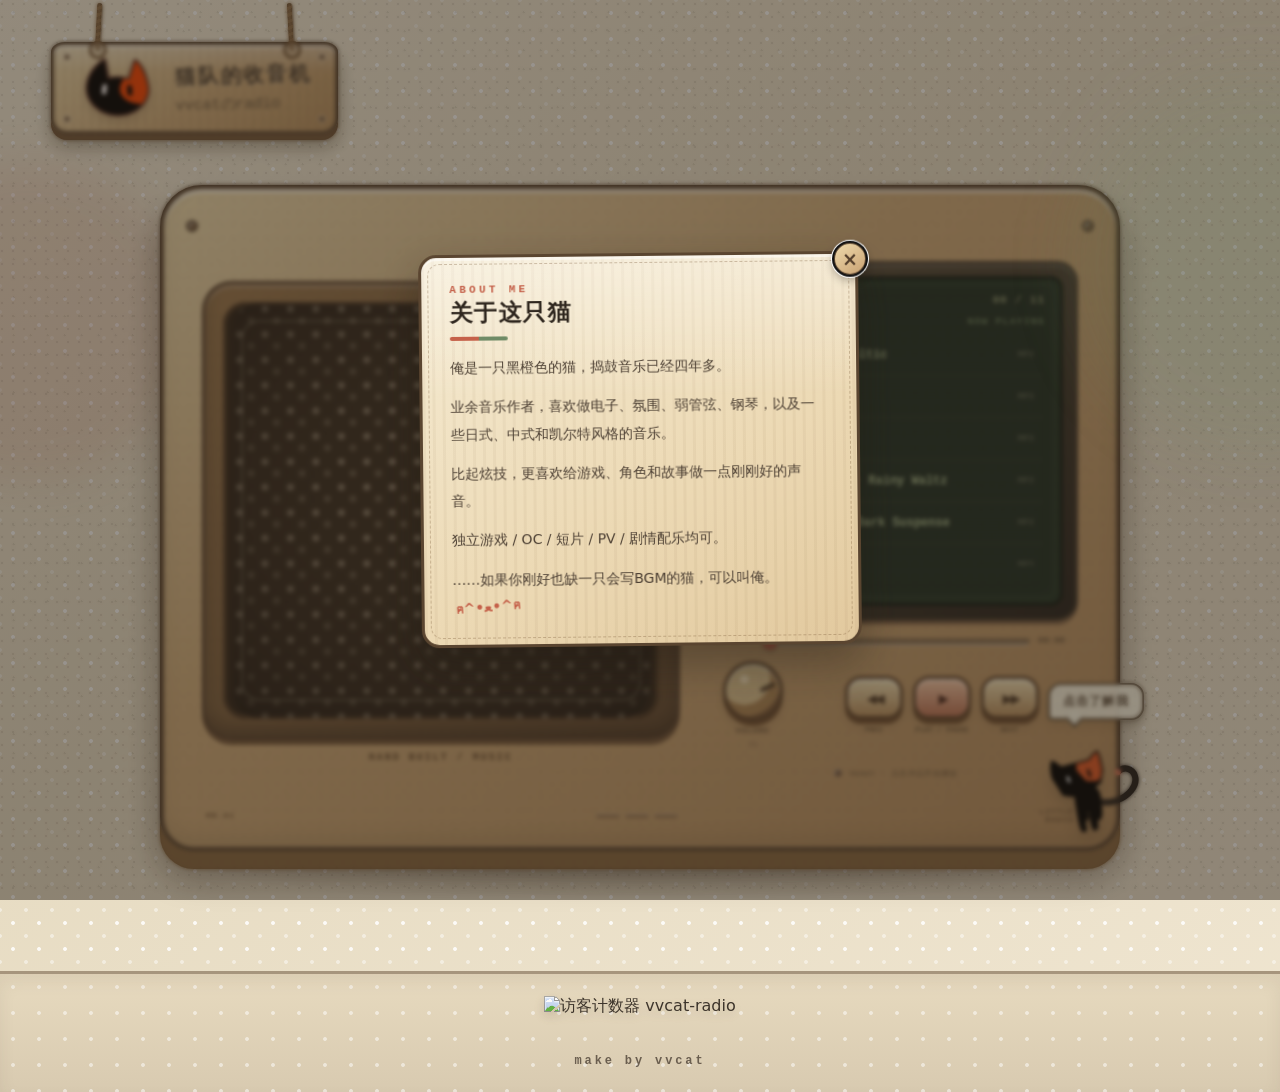
==== index.html @ be1a62a0 "优化内容" ====
<!DOCTYPE html>
<html lang="zh-CN">
<head>
  <meta charset="UTF-8" />
  <meta name="viewport" content="width=device-width, initial-scale=1.0, viewport-fit=cover" />
  <meta name="theme-color" content="#e9dfc8" />
  <meta name="description" content="个人音乐作品展示空间 · 复古卡通收音机播放器" />
  <title>My Little Radio</title>
  <link rel="stylesheet" href="css/style.css" />
</head>
<body>
  <div class="page-shell">
    <header class="site-header" id="siteHeader" aria-label="站点标识">
      <div class="plaque">
        <span class="rope rope-left" aria-hidden="true"></span>
        <span class="rope rope-right" aria-hidden="true"></span>
        <a class="brand" aria-label="返回音乐主页">
          <img id="siteLogo" src="assets/logo/logo.png" alt="个人音乐作品 Logo" />
        </a>
        <div class="header-copy" aria-hidden="true">
          <span class="header-kicker">猫队的收音机</span>
          <span class="header-sub">vvcatのradio</span>
        </div>
      </div>
    </header>

    <main class="main-stage">
      <section class="radio-scene" aria-label="复古音乐收音机">
        <div class="radio-shadow" aria-hidden="true"></div>

        <div class="radio" id="radio">
          <div class="radio-top">
            <!-- <div class="antenna-mount" aria-hidden="true">
              <span class="antenna-joint"></span>
              <span class="antenna-arm"></span>
              <span class="antenna-tip"></span>
            </div> -->
            <div class="radio-screw screw-left" aria-hidden="true"></div>
            <div class="radio-screw screw-right" aria-hidden="true"></div>
          </div>

          <div class="radio-face">
            <section class="speaker-panel" aria-label="扬声器">
              <div class="speaker-frame">
                <div class="speaker-grille" aria-hidden="true">
                  <svg viewBox="0 0 360 360" role="presentation">
                    <defs>
                      <pattern id="speakerDots" width="22" height="22" patternUnits="userSpaceOnUse">
                        <circle cx="6" cy="6" r="3.1" fill="currentColor" opacity="0.52"></circle>
                        <circle cx="16" cy="16" r="3.1" fill="currentColor" opacity="0.28"></circle>
                      </pattern>
                      <radialGradient id="speakerShade" cx="50%" cy="45%" r="70%">
                        <stop offset="0%" stop-color="#493e31" stop-opacity="0.05" />
                        <stop offset="100%" stop-color="#1f1812" stop-opacity="0.55" />
                      </radialGradient>
                    </defs>
                    <rect x="0" y="0" width="360" height="360" rx="24" fill="url(#speakerDots)"></rect>
                    <rect x="0" y="0" width="360" height="360" rx="24" fill="url(#speakerShade)"></rect>
                  </svg>
                  <div class="speaker-rim" aria-hidden="true"></div>
                </div>
              </div>
              <span class="speaker-label">HAND BUILT / MUSIC</span>
            </section>

            <section class="control-panel" aria-label="播放与音乐列表控制">
              <div class="lcd-bezel">
                <div class="lcd-screen">
                  <div class="lcd-header">
                    <span id="lcdMode">NO MUSIC</span>
                    <span id="trackCounter">00 / 00</span>
                  </div>
                  <div class="lcd-title-row">
                    <span class="lcd-signal" id="lcdSignal" aria-hidden="true"><i></i><i></i><i></i></span>
                    <span class="now-playing-label">NOW PLAYING</span>
                  </div>
                  <div class="playlist" id="playlist" role="listbox" aria-label="音乐作品列表" tabindex="0">
                    <div class="playlist-empty">正在读取音乐作品…</div>
                  </div>
                  <div class="lcd-current" id="lcdCurrent">READY</div>
                </div>
              </div>

              <div class="playback-readout">
                <span id="currentTime">00:00</span>
                <input id="progressRange" class="progress-range" type="range" min="0" max="100" value="0" step="0.1" aria-label="播放进度" />
                <span id="durationTime">00:00</span>
              </div>

              <div class="hardware-row">
                <div class="volume-cluster">
                  <button class="volume-knob" id="volumeKnob" type="button" aria-label="音量旋钮" aria-valuemin="0" aria-valuemax="100" aria-valuenow="75" tabindex="0">
                    <span class="knob-marker"></span>
                  </button>
                  <div class="hardware-caption">VOLUME</div>
                  <div class="volume-value" id="volumeValue">75</div>
                </div>

                <div class="transport-cluster">
                  <div class="transport-buttons">
                    <button class="hardware-button" id="prevBtn" type="button" aria-label="上一首">
                      <span class="button-icon">◀◀</span>
                    </button>
                    <button class="hardware-button play-button" id="playPauseBtn" type="button" aria-label="播放">
                      <span class="button-icon" id="playPauseIcon">▶</span>
                    </button>
                    <button class="hardware-button" id="nextBtn" type="button" aria-label="下一首">
                      <span class="button-icon">▶▶</span>
                    </button>
                  </div>
                  <div class="hardware-caption transport-caption">
                    <span>PREV</span><span>PLAY / PAUSE</span><span>NEXT</span>
                  </div>
                </div>
              </div>

              <div class="radio-status-row">
                <span class="status-led" id="statusLed" aria-hidden="true"></span>
                <span id="statusText">READY · 点击作品开始播放</span>
              </div>
            </section>
          </div>

          <div class="radio-bottom" aria-hidden="true">
            <div class="serial-mark">MR-01</div>
            <div class="bottom-lines"><i></i><i></i><i></i></div>
            <div class="brand-mark">LITTLE<br />RADIO</div>
          </div>
        </div>
      </section>
    </main>

    <aside class="cat-companion" id="catCompanion" aria-label="音乐陪伴小猫">
      <div class="note-cloud" id="noteCloud" aria-hidden="true"></div>
      <div class="cat-bubble" id="catBubble">LISTENING...</div>
      <button class="cat-hint" id="catHint" type="button">点击了解我</button>
      <div class="cat-figure">
        <svg class="cat-tail" viewBox="0 0 160 120" aria-hidden="true">
          <path d="M 10 86 C 26 102, 56 110, 86 100 C 118 88, 142 62, 134 36 C 128 16, 104 10, 90 26" fill="none" stroke="#241e19" stroke-width="16" stroke-linecap="round" />
          <circle cx="90" cy="26" r="8" fill="#e2795a" />
        </svg>
        <img id="catImage" src="assets/cat/cat.png" alt="卡通小猫" draggable="false" />
      </div>
    </aside>

    <footer class="site-footer" aria-label="访客计数">
      <img class="visitor-counter" src="https://count.getloli.com/@vvcat-radio?theme=sketch-1" alt="访客计数器 vvcat-radio" loading="lazy" referrerpolicy="no-referrer" />
      <p class="made-by">make by vvcat</p>
    </footer>

    <div class="toast" id="toast" role="status" aria-live="polite"></div>

    <div class="intro-modal" id="introModal" role="dialog" aria-modal="true" aria-labelledby="introTitle" aria-hidden="true">
      <div class="intro-scrim" id="introScrim"></div>
      <div class="intro-card">
        <button class="intro-close" id="introClose" aria-label="关闭自我介绍">×</button>
        <p class="intro-kicker">ABOUT ME</p>
        <h2 class="intro-title" id="introTitle">关于这只猫</h2>
        <div class="intro-body">
          <p>俺是一只黑橙色的猫，捣鼓音乐已经四年多。</p>
          <p>业余音乐作者，喜欢做电子、氛围、弱管弦、钢琴，以及一些日式、中式和凯尔特风格的音乐。</p>
          <p>比起炫技，更喜欢给游戏、角色和故事做一点刚刚好的声音。</p>
          <p>独立游戏 / OC / 短片 / PV / 剧情配乐均可。</p>
          <p class="intro-sign">……如果你刚好也缺一只会写BGM的猫，可以叫俺。<span class="intro-kao">ฅ^•ﻌ•^ฅ</span></p>
        </div>
      </div>
    </div>

    <div class="grain" aria-hidden="true"></div>
  </div>

  <audio id="audio" preload="metadata"></audio>

  <!-- 内置播放列表兜底：直接双击 index.html（file:// 协议）打开时浏览器禁止 fetch 读取 playlist.json，
       此时使用这里的数据。通过本地服务器访问时仍以 music/playlist.json 为准。 -->
  <script type="application/json" id="embeddedPlaylist">
    [
      { "title": "凯尔特 · Celtic", "file": "01-celtic.mp3" },
      { "title": "Lo-Fi", "file": "02-lofi.mp3" },
      { "title": "HyperPop", "file": "03-hyperpop.mp3" },
      { "title": "雨天华尔兹 · Rainy Waltz", "file": "04-rainy-waltz.mp3" },
      { "title": "幽暗悬疑 · Dark Suspense", "file": "05-dark-suspense.mp3" },
      { "title": "8-Bit", "file": "06-8bit.mp3" },
      { "title": "搞怪小曲 · Quirky Tune", "file": "07-quirky-tune.mp3" },
      { "title": "氛围 · Ambient", "file": "08-ambient.mp3" },
      { "title": "伪爵士 · Pseudo Jazz", "file": "09-pseudo-jazz.mp3" },
      { "title": "Boss Battle", "file": "10-boss-battle.mp3" },
      { "title": "王国城堡 · Kingdom Castle", "file": "11-kingdom-castle.mp3" }
    ]
  </script>

  <script src="js/app.js"></script>
</body>
</html>
---- css/style.css ----
:root {
  --ink: #2f271f;
  --ink-soft: #574b3e;
  --paper: #eee4ce;
  --paper-deep: #d8cab0;
  --cream: #f7f1df;
  --radio-main: #c9a87a;
  --radio-light: #ead7ad;
  --radio-dark: #8f6f45;
  --radio-edge: #5a4530;
  --lcd-bg: #18251c;
  --lcd-text: #d4d693;
  --lcd-dim: #8e976e;
  --accent: #c5614a;
  --accent-2: #6f8b66;
  --shadow: rgba(61, 48, 34, .26);
  --radius: 34px;
}

* { box-sizing: border-box; }
html, body { min-height: 100%; }
body {
  margin: 0;
  color: var(--ink);
  font-family: ui-rounded, "Trebuchet MS", "Microsoft YaHei", system-ui, sans-serif;
  background:
    radial-gradient(circle, rgba(255,255,255,.85) 1.5px, transparent 2.3px) 0 0 / 26px 26px repeat,
    radial-gradient(circle, rgba(255,255,255,.45) 1.5px, transparent 2.3px) 13px 13px / 26px 26px repeat,
    linear-gradient(145deg, #f3ead6 0%, #e7dcc3 42%, #efe5d0 100%) no-repeat;
  overflow-x: hidden;
}

body::before,
body::after {
  content: "";
  position: fixed;
  pointer-events: none;
  z-index: 0;
}
body::before {
  width: 320px; height: 320px;
  left: -130px; top: 18vh;
  border-radius: 50%;
  background: rgba(197,97,74,.12);
  filter: blur(20px);
}
body::after {
  width: 380px; height: 380px;
  right: -170px; top: 8vh;
  border-radius: 50%;
  background: rgba(111,139,102,.12);
  filter: blur(30px);
}

button, input { font: inherit; }
button { -webkit-tap-highlight-color: transparent; }

.page-shell {
  position: relative;
  min-height: 100vh;
  isolation: isolate;
  overflow: hidden;
}

.site-header {
  position: fixed;
  left: clamp(20px, 4vw, 58px);
  top: 0;
  z-index: 20;
  transition: transform .38s cubic-bezier(.4, 0, .2, 1);
}
.site-header.is-hidden { transform: translateY(calc(-100% - 24px)); }

.plaque {
  position: relative;
  display: flex;
  align-items: center;
  gap: 16px;
  margin-top: 42px;
  padding: 10px 22px 12px;
  border-radius: 14px 14px 16px 16px / 10px 10px 16px 16px;
  border: 3px solid #5a4530;
  background:
    linear-gradient(rgba(255,255,255,.3), rgba(255,255,255,0) 32%),
    repeating-linear-gradient(90deg, rgba(122,90,55,.09) 0 3px, transparent 3px 9px),
    linear-gradient(145deg, #eed9ab 0%, #cfab79 55%, #b8905e 100%);
  box-shadow:
    0 6px 0 #76583a,
    0 12px 18px rgba(61,48,34,.22),
    inset 0 3px 0 rgba(255,255,255,.4);
  transform-origin: 50% -42px;
  animation: plaqueSway 5.5s ease-in-out infinite;
}
@keyframes plaqueSway {
  0%, 100% { transform: rotate(-.55deg); }
  50% { transform: rotate(.65deg); }
}
/* 四角钉子 */
.plaque::before {
  content: "";
  position: absolute;
  inset: 4px;
  border-radius: inherit;
  pointer-events: none;
  background:
    radial-gradient(circle at 9px 8px, #6b4e31 0 2.4px, rgba(255,255,255,.4) 2.8px 3.4px, transparent 4px),
    radial-gradient(circle at calc(100% - 9px) 8px, #6b4e31 0 2.4px, rgba(255,255,255,.4) 2.8px 3.4px, transparent 4px),
    radial-gradient(circle at 9px calc(100% - 8px), #6b4e31 0 2.4px, rgba(255,255,255,.4) 2.8px 3.4px, transparent 4px),
    radial-gradient(circle at calc(100% - 9px) calc(100% - 8px), #6b4e31 0 2.4px, rgba(255,255,255,.4) 2.8px 3.4px, transparent 4px);
}

.rope {
  position: absolute;
  top: -42px;
  width: 5px;
  height: 48px;
  border-radius: 3px;
  background:
    repeating-linear-gradient(-24deg, rgba(90,66,40,.5) 0 3px, rgba(160,125,84,.9) 3px 6px),
    linear-gradient(90deg, #7a5a38, #a9835a 45%, #6d4f30);
  box-shadow: 1px 1px 1px rgba(61,48,34,.3);
}
.rope::after {
  content: "";
  position: absolute;
  left: 50%;
  bottom: -8px;
  width: 12px;
  height: 12px;
  transform: translateX(-50%);
  border: 3px solid #6d4f30;
  border-radius: 50%;
  box-shadow: inset 0 1px 1px rgba(255,255,255,.3);
}
.rope-left { left: 15%; transform: rotate(3deg); }
.rope-right { right: 15%; transform: rotate(-3deg); }

.brand {
  display: block;
  width: clamp(64px, 6.5vw, 92px);
  height: auto;
  filter: drop-shadow(0 5px 4px rgba(67,51,34,.2));
  transition: transform .25s ease;
}
.brand:hover { transform: rotate(-2deg) translateY(-2px); }
.brand img {
  display: block;
  width: 100%;
  height: auto;
  max-height: 64px;
  object-fit: contain;
}

.header-copy {
  display: grid;
  gap: 5px;
  transform: rotate(-1.5deg);
}
.header-kicker {
  font-size: clamp(16px, 1.6vw, 24px);
  font-weight: 900;
  letter-spacing: .14em;
  color: #4d3d2c;
  text-shadow: 0 1px 0 rgba(255,255,255,.35);
}
.header-sub {
  font-family: "Courier New", monospace;
  font-size: clamp(15px, 1.05vw, 15px);
  color: #6b573f;
}

.main-stage {
  position: relative;
  z-index: 5;
  min-height: 100vh;
  display: grid;
  place-items: center;
  padding: 185px 80px 120px;
}

.radio-scene {
  position: relative;
  width: min(960px, 76vw);
  display: grid;
  place-items: center;
}

.radio-shadow {
  position: absolute;
  width: 92%;
  height: 12%;
  bottom: -3.2%;
  border-radius: 50%;
  background: rgba(74,58,41,.28);
  filter: blur(16px);
}

.radio {
  position: relative;
  width: 100%;
  padding-top: 1.9rem;
  border-radius: 42px 42px 34px 34px;
  border: 4px solid var(--radio-edge);
  background: linear-gradient(145deg, #edd9ac 0%, #cfab79 40%, #b48b5c 100%);
  box-shadow:
    0 18px 0 #87663f,
    0 24px 35px var(--shadow),
    inset 0 4px 0 rgba(255,255,255,.55),
    inset 0 -10px 18px rgba(81,61,39,.13);
  transform: translateY(0);
  transition: transform .22s ease, box-shadow .22s ease;
}
.radio.playing {
  transform: translateY(-2px);
  box-shadow:
    0 19px 0 #87663f,
    0 28px 42px rgba(61,48,34,.30),
    inset 0 4px 0 rgba(255,255,255,.55),
    inset 0 -10px 18px rgba(81,61,39,.13);
}

.radio-top { position: relative; height: 26px; }
.antenna-mount {
  position: absolute;
  left: 50%;
  top: -50px;
  width: 230px;
  height: 95px;
  transform: translateX(-20%);
  pointer-events: none;
}
.antenna-joint {
  position: absolute;
  left: 4px;
  bottom: 9px;
  width: 36px;
  height: 22px;
  border-radius: 50%;
  border: 3px solid var(--radio-edge);
  background: linear-gradient(#e9dab9, #a77e4d);
  transform: rotate(-18deg);
}
.antenna-arm {
  position: absolute;
  left: 22px;
  bottom: 24px;
  width: 180px;
  height: 9px;
  border-radius: 999px;
  background: linear-gradient(#f2ede1, #9b9a91 48%, #62615c 55%, #d9d8cf);
  border: 2px solid #5e5c57;
  transform: rotate(-17deg);
  box-shadow: 0 2px 2px rgba(39,31,23,.25);
}
.antenna-tip {
  position: absolute;
  right: 0;
  top: 7px;
  width: 18px;
  height: 18px;
  border-radius: 50%;
  border: 2px solid #5d5b56;
  background: #e2e0d5;
}
.radio-screw {
  position: absolute;
  top: 1px;
  width: 12px;
  height: 12px;
  border-radius: 50%;
  background: #7d6142;
  border: 2px solid #4d3a28;
  box-shadow: inset 2px 2px 2px rgba(255,255,255,.35);
}
.screw-left { left: 22px; }
.screw-right { right: 22px; }

.radio-face {
  display: grid;
  grid-template-columns: minmax(0, 1.18fr) minmax(330px, .9fr);
  gap: 34px;
  padding: 16px 38px 26px;
  align-items: stretch;
}

.speaker-panel {
  display: grid;
  gap: 12px;
  align-content: center;
  min-width: 0;
}
.speaker-frame {
  position: relative;
  aspect-ratio: 1 / .96;
  padding: 18px;
  border-radius: 30px;
  background: linear-gradient(135deg, #9c784d, #634a31);
  border: 3px solid #553e2a;
  box-shadow:
    inset 0 4px 3px rgba(255,255,255,.2),
    inset 0 -10px 16px rgba(18,13,9,.28),
    0 5px 0 #76583a;
}
.speaker-grille {
  position: relative;
  width: 100%;
  height: 100%;
  overflow: hidden;
  border-radius: 23px;
  color: #dfceb0;
  background: #382b1d;
  box-shadow: inset 0 0 0 4px #4f3a26, inset 0 0 24px rgba(0,0,0,.45);
}
.speaker-grille svg { display: block; width: 100%; height: 100%; }
.speaker-rim {
  position: absolute;
  inset: 18px;
  border: 2px solid rgba(247,234,205,.16);
  border-radius: 19px;
  pointer-events: none;
}
.speaker-label {
  font-family: "Courier New", monospace;
  font-size: 10px;
  font-weight: 700;
  letter-spacing: .2em;
  text-align: center;
  color: #6a4d30;
}

.control-panel {
  min-width: 0;
  display: grid;
  grid-template-rows: auto auto auto auto;
  gap: 15px;
  align-content: center;
}

.lcd-bezel {
  padding: 12px;
  border-radius: 21px;
  background: linear-gradient(145deg, #5c513d, #28231c);
  border: 3px solid #413628;
  box-shadow: inset 0 3px 2px rgba(255,255,255,.15), 0 4px 0 #846547;
}
.lcd-screen {
  position: relative;
  height: 330px;
  display: grid;
  grid-template-rows: auto auto 1fr auto;
  padding: 15px;
  border-radius: 12px;
  border: 3px solid #111911;
  background:
    linear-gradient(rgba(210,229,173,.035), rgba(210,229,173,.035)),
    repeating-linear-gradient(0deg, rgba(199,221,157,.035) 0 1px, transparent 1px 3px),
    var(--lcd-bg);
  color: var(--lcd-text);
  box-shadow: inset 0 0 22px rgba(90,144,82,.1);
  font-family: "Courier New", monospace;
  overflow: hidden;
}
.lcd-screen::after {
  content: "";
  position: absolute;
  inset: 5px;
  border: 1px solid rgba(215,232,166,.1);
  border-radius: 8px;
  pointer-events: none;
}
.lcd-header, .lcd-title-row {
  position: relative;
  z-index: 1;
  display: flex;
  align-items: center;
  justify-content: space-between;
  gap: 8px;
}
.lcd-header {
  font-size: 11px;
  font-weight: 800;
  letter-spacing: .08em;
}
#trackCounter { color: var(--lcd-dim); }
.lcd-title-row {
  padding-top: 10px;
  padding-bottom: 7px;
  color: #8eaa77;
  font-size: 9px;
  letter-spacing: .18em;
}
.lcd-signal {
  display: flex;
  align-items: flex-end;
  gap: 2px;
  height: 11px;
}
.lcd-signal i {
  display: block;
  width: 3px;
  height: 4px;
  border-radius: 2px;
  background: currentColor;
  opacity: .4;
}
.lcd-signal i:nth-child(2) { height: 7px; }
.lcd-signal i:nth-child(3) { height: 10px; }
.radio.playing .lcd-signal i { animation: signalPulse .7s infinite alternate; }
.radio.playing .lcd-signal i:nth-child(2) { animation-delay: .16s; }
.radio.playing .lcd-signal i:nth-child(3) { animation-delay: .28s; }
@keyframes signalPulse { from { opacity: .25; } to { opacity: .95; } }

.playlist {
  position: relative;
  z-index: 1;
  min-height: 0;
  overflow-y: auto;
  overscroll-behavior: contain;
  scrollbar-width: thin;
  scrollbar-color: #63704f transparent;
  padding-right: 3px;
}
.playlist::-webkit-scrollbar { width: 6px; }
.playlist::-webkit-scrollbar-track { background: transparent; }
.playlist::-webkit-scrollbar-thumb { background: #5f6d4c; border-radius: 99px; }
.playlist-empty {
  padding: 30px 8px;
  color: #8e976e;
  text-align: center;
  font-size: 12px;
  line-height: 1.7;
}
.track-item {
  position: relative;
  display: grid;
  grid-template-columns: 32px minmax(0, 1fr) auto;
  align-items: center;
  width: 100%;
  min-height: 42px;
  padding: 7px 8px;
  border: 0;
  border-bottom: 1px dashed rgba(188,207,145,.16);
  background: transparent;
  color: #a9ba8b;
  cursor: pointer;
  text-align: left;
}
.track-item::before {
  content: ">";
  position: absolute;
  left: -2px;
  top: 9px;
  color: #e6edac;
  opacity: 0;
  transition: opacity .15s ease;
}
.track-item:hover::before,
.track-item.active::before { opacity: 1; }
.track-item:hover { color: #d8e4aa; }
.track-item.active {
  color: #ecf1b3;
  background: rgba(200,221,149,.08);
}
.track-index {
  font-size: 10px;
  color: #69725a;
}
.track-title {
  overflow: hidden;
  white-space: nowrap;
  text-overflow: ellipsis;
  font-size: 12px;
  font-weight: 700;
}
.track-ext {
  font-size: 9px;
  color: #69725a;
}
.lcd-current {
  position: relative;
  z-index: 1;
  padding-top: 8px;
  color: #dfe9ad;
  font-size: 10px;
  font-weight: 800;
  overflow: hidden;
  text-overflow: ellipsis;
  white-space: nowrap;
}

.playback-readout {
  display: grid;
  grid-template-columns: 40px 1fr 40px;
  gap: 8px;
  align-items: center;
  color: #6f583d;
  font-family: "Courier New", monospace;
  font-size: 9px;
  font-weight: 800;
}
.progress-range {
  width: 100%;
  height: 7px;
  margin: 0;
  accent-color: var(--accent);
  cursor: pointer;
}
.progress-range::-webkit-slider-runnable-track {
  height: 6px;
  border-radius: 999px;
  background: #8b704f;
}
.progress-range::-webkit-slider-thumb {
  appearance: none;
  width: 14px; height: 14px;
  margin-top: -4px;
  border-radius: 50%;
  border: 2px solid #573d27;
  background: #ebd7ac;
  box-shadow: 0 2px 2px rgba(55,39,25,.25);
}
.progress-range::-moz-range-track { height: 6px; border-radius: 999px; background: #8b704f; }
.progress-range::-moz-range-thumb {
  width: 14px; height: 14px;
  border-radius: 50%; border: 2px solid #573d27; background: #ebd7ac;
}

.hardware-row {
  display: grid;
  grid-template-columns: 78px 1fr;
  gap: 14px;
  align-items: center;
}
.volume-cluster {
  display: grid;
  justify-items: center;
  gap: 5px;
}
.volume-knob {
  --knob-angle: 38deg;
  position: relative;
  width: 60px;
  height: 60px;
  border-radius: 50%;
  border: 3px solid #5a4028;
  background:
    radial-gradient(circle at 34% 28%, #f7e4bc 0 8%, transparent 9%),
    radial-gradient(circle at 34% 28%, #dac08d 0 48%, #aa8251 49% 70%, #7c5a39 71% 100%);
  box-shadow: inset 0 2px 2px rgba(255,255,255,.5), 0 5px 0 #714f2f, 0 7px 8px rgba(61,48,34,.16);
  cursor: grab;
  touch-action: none;
}
.volume-knob:active { cursor: grabbing; transform: translateY(2px); box-shadow: inset 0 2px 2px rgba(255,255,255,.5), 0 3px 0 #714f2f, 0 5px 6px rgba(61,48,34,.13); }
.knob-marker {
  position: absolute;
  left: 50%;
  top: 6px;
  width: 4px;
  height: 16px;
  border-radius: 99px;
  background: #473322;
  transform: translateX(-50%) rotate(var(--knob-angle));
  transform-origin: 50% 24px;
  box-shadow: 0 1px 1px rgba(255,255,255,.25);
}
.hardware-caption {
  font-family: "Courier New", monospace;
  font-size: 8px;
  font-weight: 800;
  letter-spacing: .12em;
  color: #6f563a;
}
.volume-value {
  font-family: "Courier New", monospace;
  font-size: 8px;
  color: #83684a;
}
.transport-cluster { min-width: 0; }
.transport-buttons {
  display: flex;
  justify-content: center;
  gap: 10px;
}
.hardware-button {
  width: 58px;
  height: 43px;
  border-radius: 16px;
  border: 3px solid #5e432a;
  background: linear-gradient(180deg, #f1dfb4, #b78e5c);
  color: #493522;
  box-shadow: 0 5px 0 #714f2f, 0 7px 8px rgba(61,48,34,.15), inset 0 2px 2px rgba(255,255,255,.55);
  cursor: pointer;
  transition: transform .08s ease, box-shadow .08s ease, filter .18s ease;
}
.hardware-button:hover { filter: brightness(1.04); }
.hardware-button:active,
.hardware-button.pressed {
  transform: translateY(4px);
  box-shadow: 0 1px 0 #714f2f, 0 3px 5px rgba(61,48,34,.1), inset 0 2px 2px rgba(255,255,255,.42);
}
.play-button { background: linear-gradient(180deg, #f4c8a6, #bb7153); color: #432318; }
.button-icon { display: inline-block; font-size: 13px; line-height: 1; letter-spacing: -2px; transform: translateX(1px); }
.transport-caption {
  display: grid;
  grid-template-columns: 58px 58px 58px;
  gap: 10px;
  justify-content: center;
  text-align: center;
  font-size: 7px;
  letter-spacing: .04em;
  margin-top: 7px;
}

.radio-status-row {
  display: flex;
  align-items: center;
  justify-content: center;
  gap: 8px;
  min-height: 18px;
  font-family: "Courier New", monospace;
  font-size: 8px;
  letter-spacing: .04em;
  color: #725a3d;
  text-align: center;
}
.status-led {
  width: 8px;
  height: 8px;
  flex: 0 0 8px;
  border-radius: 50%;
  background: #7b5e44;
  box-shadow: inset 1px 1px 2px rgba(255,255,255,.35);
}
.radio.playing .status-led {
  background: var(--accent);
  box-shadow: 0 0 8px rgba(197,97,74,.6), inset 1px 1px 2px rgba(255,255,255,.4);
  animation: ledPulse 1.2s infinite ease-in-out;
}
@keyframes ledPulse { 0%,100% { opacity: .5; } 50% { opacity: 1; } }

.radio-bottom {
  display: flex;
  align-items: center;
  justify-content: space-between;
  gap: 20px;
  padding: 0 42px 24px;
}
.serial-mark, .brand-mark, .bottom-lines {
  color: #795b3c;
  font-family: "Courier New", monospace;
  font-size: 8px;
  font-weight: 900;
  letter-spacing: .13em;
}
.brand-mark { line-height: .9; text-align: right; letter-spacing: .12em; }
.bottom-lines { display: flex; gap: 5px; }
.bottom-lines i { width: 24px; height: 4px; border-radius: 99px; background: #92704a; box-shadow: inset 0 1px 1px rgba(255,255,255,.4); }

.cat-companion {
  position: fixed;
  right: 10%;
  bottom: clamp(22px, 4.5vh, 50px);
  z-index: 15;
  width: clamp(120px, 11vw, 190px);
  pointer-events: none;
}
.cat-figure {
  position: relative;
}
.cat-tail {
  position: absolute;
  right: 5%;
  bottom: 36%;
  z-index: 0;
  width: 44%;
  height: auto;
  transform-origin: 6% 72%;
  animation: tailSway 4.2s ease-in-out infinite;
}
@keyframes tailSway {
  0%, 100% { transform: rotate(-5deg); }
  50% { transform: rotate(4.5deg); }
}
.cat-companion img {
  position: relative;
  z-index: 1;
  display: block;
  width: 100%;
  height: auto;
  object-fit: contain;
  filter: drop-shadow(0 10px 7px rgba(67,51,34,.2));
  pointer-events: auto;
  cursor: pointer;
  touch-action: none;
}
.cat-figure.is-dragging { animation: none; }
.cat-figure.is-dragging img { cursor: grabbing; }
.cat-companion.is-listening .cat-figure { animation: catBop 1.05s infinite ease-in-out; }
@keyframes catBop { 0%,100% { transform: translateY(0) rotate(-1deg); } 50% { transform: translateY(-6px) rotate(1.1deg); } }
.cat-hint {
  position: absolute;
  left: 26%;
  bottom: 99%;
  z-index: 2;
  padding: 8px 13px;
  border: 2px solid #584733;
  border-radius: 13px 13px 13px 4px;
  background: rgba(251,245,225,.94);
  color: #5c4c3a;
  font-size: 12px;
  font-weight: 900;
  letter-spacing: .1em;
  white-space: nowrap;
  box-shadow: 0 5px 10px rgba(60,47,33,.16);
  animation: hintBob 2.4s ease-in-out infinite;
  transition: opacity .25s ease, visibility .25s ease;
  pointer-events: auto;
  cursor: pointer;
}
.cat-hint::after {
  content: "";
  position: absolute;
  left: 18px;
  bottom: -7px;
  width: 11px;
  height: 11px;
  transform: rotate(45deg);
  background: rgba(251,245,225,.94);
  border-right: 2px solid #584733;
  border-bottom: 2px solid #584733;
}
@keyframes hintBob {
  0%, 100% { transform: translateY(0); }
  50% { transform: translateY(-5px); }
}
.cat-companion.is-listening .cat-hint { opacity: 0; visibility: hidden; }
.cat-bubble {
  position: absolute;
  right: 74%;
  bottom: 70%;
  padding: 6px 9px;
  border: 2px solid #584733;
  border-radius: 14px 14px 7px 14px;
  background: rgba(251,245,225,.9);
  color: #5c4c3a;
  font-family: "Courier New", monospace;
  font-size: 7px;
  font-weight: 900;
  letter-spacing: .08em;
  box-shadow: 0 4px 6px rgba(60,47,33,.12);
  transform: rotate(-3deg);
  opacity: 0;
  transition: opacity .25s ease, transform .25s ease;
}
.cat-companion.is-listening .cat-bubble { opacity: .92; transform: rotate(-3deg) translateY(-3px); }

.note-cloud {
  position: absolute;
  inset: 0;
  overflow: visible;
}
.note {
  position: absolute;
  left: var(--x);
  bottom: 38%;
  color: #5a6f50;
  font-family: Georgia, serif;
  font-weight: 800;
  font-size: var(--size);
  opacity: 0;
  transform: translateX(0) rotate(var(--r)) scale(.6);
  animation: noteFloat var(--dur) ease-out forwards;
  text-shadow: 1px 1px 0 rgba(255,255,255,.4);
}
@keyframes noteFloat {
  0% { opacity: 0; bottom: 38%; transform: translateX(0) rotate(var(--r)) scale(.6); }
  14% { opacity: .95; }
  65% { opacity: .75; }
  100% { opacity: 0; bottom: 108%; transform: translateX(var(--dx)) rotate(calc(var(--r) * -1)) scale(1); }
}

.toast {
  position: fixed;
  left: 50%;
  bottom: 32px;
  z-index: 50;
  max-width: min(92vw, 460px);
  padding: 10px 15px;
  border-radius: 14px;
  border: 2px solid #604b36;
  background: rgba(249,241,219,.96);
  color: #543f2c;
  box-shadow: 0 8px 18px rgba(61,48,34,.16);
  font-size: 12px;
  font-weight: 800;
  transform: translate(-50%, 18px);
  opacity: 0;
  pointer-events: none;
  transition: opacity .2s ease, transform .2s ease;
}
.toast.show { opacity: 1; transform: translate(-50%, 0); }

.intro-modal {
  position: fixed;
  inset: 0;
  z-index: 60;
  display: grid;
  place-items: center;
  padding: 24px;
  opacity: 0;
  visibility: hidden;
  transition: opacity .28s ease, visibility .28s ease;
}
.intro-modal.open { opacity: 1; visibility: visible; }
.intro-scrim {
  position: absolute;
  inset: 0;
  background: rgba(43,34,26,.48);
  backdrop-filter: blur(2px);
}
.intro-card {
  position: relative;
  width: min(440px, 94vw);
  padding: 26px 28px 22px;
  border: 3px solid var(--radio-edge);
  border-radius: 18px;
  background:
    linear-gradient(rgba(255,255,255,.34), rgba(255,255,255,0) 36%),
    repeating-linear-gradient(90deg, rgba(122,90,55,.06) 0 3px, transparent 3px 10px),
    linear-gradient(150deg, #f6ecd4 0%, #ecd9b4 60%, #e2c99e 100%);
  box-shadow:
    0 18px 42px rgba(30,24,18,.36),
    inset 0 3px 0 rgba(255,255,255,.5);
  transform: translateY(18px) scale(.94) rotate(-.6deg);
  transition: transform .3s cubic-bezier(.34,1.56,.64,1);
}
.intro-modal.open .intro-card { transform: translateY(0) scale(1) rotate(-.6deg); }
.intro-card::before {
  content: "";
  position: absolute;
  inset: 6px;
  border-radius: 12px;
  border: 1.5px dashed rgba(122,90,55,.35);
  pointer-events: none;
}
.intro-kicker {
  margin: 0 0 2px;
  font-family: "Courier New", monospace;
  font-size: 11px;
  font-weight: 900;
  letter-spacing: .3em;
  color: var(--accent);
}
.intro-title {
  margin: 0 0 14px;
  font-size: 23px;
  font-weight: 900;
  color: var(--ink);
  letter-spacing: .06em;
}
.intro-title::after {
  content: "";
  display: block;
  width: 58px;
  height: 4px;
  margin-top: 8px;
  border-radius: 99px;
  background: linear-gradient(90deg, var(--accent) 0 50%, var(--accent-2) 50% 100%);
}
.intro-body {
  max-height: min(54vh, 470px);
  overflow: auto;
  padding-right: 4px;
}
.intro-body p {
  margin: 0 0 12px;
  font-size: 14px;
  line-height: 1.95;
  color: #4d4034;
}
.intro-body p:last-child { margin-bottom: 2px; }
.intro-sign { color: #57432e; }
.intro-kao {
  display: inline-block;
  margin-left: 4px;
  color: var(--accent);
  font-weight: 800;
  transform: rotate(-4deg);
}
.intro-close {
  position: absolute;
  top: -13px;
  right: -13px;
  width: 36px;
  height: 36px;
  border-radius: 50%;
  border: 3px solid var(--radio-edge);
  background: linear-gradient(145deg, #eed9ab, #c9a273);
  color: #543f2c;
  font-size: 19px;
  font-weight: 900;
  line-height: 1;
  cursor: pointer;
  box-shadow: 0 4px 9px rgba(30,24,18,.3);
  transition: transform .22s ease;
}
.intro-close:hover { transform: rotate(90deg) scale(1.07); }

.site-footer {
  position: relative;
  z-index: 5;
  display: grid;
  justify-items: center;
  gap: 12px;
  padding: 22px 20px 24px;
  background:
    radial-gradient(circle, rgba(255,255,255,.5) 1.5px, transparent 2.3px) 0 0 / 26px 26px repeat,
    linear-gradient(180deg, #e7dabf 0%, var(--paper-deep) 100%);
  border-top: 3px solid rgba(90,69,48,.4);
  box-shadow: inset 0 8px 16px rgba(61,48,34,.08);
}
.visitor-counter {
  display: block;
  height: 46px;
  width: auto;
  image-rendering: pixelated;
  opacity: .92;
  filter: drop-shadow(0 4px 6px rgba(67,51,34,.18));
}
.made-by {
  margin: 0;
  font-family: "Courier New", monospace;
  font-size: 12px;
  font-weight: 800;
  letter-spacing: .24em;
  color: var(--ink-soft);
  opacity: .85;
}

.grain {
  position: fixed;
  inset: 0;
  z-index: 30;
  pointer-events: none;
  opacity: .09;
  background-image:
    radial-gradient(circle at 20% 30%, #342719 0 1px, transparent 1.2px),
    radial-gradient(circle at 80% 65%, #342719 0 1px, transparent 1.2px);
  background-size: 11px 13px, 17px 19px;
  mix-blend-mode: multiply;
}

@media (max-width: 1023px) {
  .main-stage { padding: 165px 45px 110px; }
  .radio-scene { width: min(840px, 88vw); }
  .radio-face { gap: 24px; padding-inline: 26px; }
  .lcd-screen { height: 300px; }
  .cat-companion { width: clamp(110px, 18vw, 170px); right: 3.5vw; bottom: 3.5vh; }
  .header-copy { display: none; }
  .plaque { padding: 8px 16px 10px; gap: 12px; }
}

@media (max-width: 767px) {
  .site-header { left: 14px; }
  .plaque { margin-top: 34px; padding: 7px 13px 9px; border-width: 2px; }
  .rope { top: -34px; height: 40px; }
  .plaque { animation: none; }
  .brand { width: 58px; }
  .brand img { max-height: 52px; }
  .main-stage { padding: 140px 18px 150px; min-height: 100vh; align-items: start; }
  .radio-scene { width: min(100%, 430px); }
  .radio { border-radius: 34px 34px 26px 26px; padding-top: 17px; }
  .radio-top { height: 18px; }
  .antenna-mount { top: -45px; width: 165px; height: 82px; transform: translateX(-8%); }
  .antenna-arm { width: 132px; height: 8px; }
  .radio-face {
    grid-template-columns: 1fr;
    gap: 22px;
    padding: 14px 17px 20px;
  }
  .speaker-panel { grid-row: 1; }
  .speaker-frame { aspect-ratio: 1.45 / 1; padding: 12px; border-radius: 25px; }
  .speaker-grille { border-radius: 18px; }
  .speaker-rim { inset: 13px; border-radius: 15px; }
  .speaker-label { display: none; }
  .control-panel { grid-row: 2; gap: 12px; }
  .lcd-screen { height: 300px; }
  .hardware-row { grid-template-columns: 70px 1fr; gap: 8px; }
  .volume-knob { width: 56px; height: 56px; }
  .transport-buttons { gap: 8px; }
  .hardware-button { width: 62px; height: 45px; }
  .transport-caption { grid-template-columns: 62px 62px 62px; gap: 8px; }
  .radio-bottom { padding: 0 20px 18px; }
  .serial-mark, .brand-mark, .bottom-lines { font-size: 7px; }
  .bottom-lines i { width: 15px; }
  .cat-companion {
    width: 132px;
    right: 12px;
    bottom: 16px;
  }
  .cat-bubble { right: 58%; bottom: 68%; }
  .cat-hint { left: 8%; padding: 6px 10px; font-size: 10.5px; }
  .intro-card { padding: 22px 20px 18px; }
  .intro-title { font-size: 19px; }
  .intro-body p { font-size: 13px; line-height: 1.85; }
}

@media (max-width: 380px) {
  .main-stage { padding-inline: 12px; }
  .radio-face { padding-inline: 12px; }
  .hardware-row { grid-template-columns: 62px 1fr; }
  .hardware-button { width: 55px; }
  .transport-caption { grid-template-columns: 55px 55px 55px; }
  .transport-buttons { gap: 6px; }
  .cat-companion { width: 110px; }
  .playback-readout { grid-template-columns: 34px 1fr 34px; gap: 5px; }
}

@media (prefers-reduced-motion: reduce) {
  *, *::before, *::after {
    animation-duration: .001ms !important;
    animation-iteration-count: 1 !important;
    scroll-behavior: auto !important;
    transition-duration: .001ms !important;
  }
}
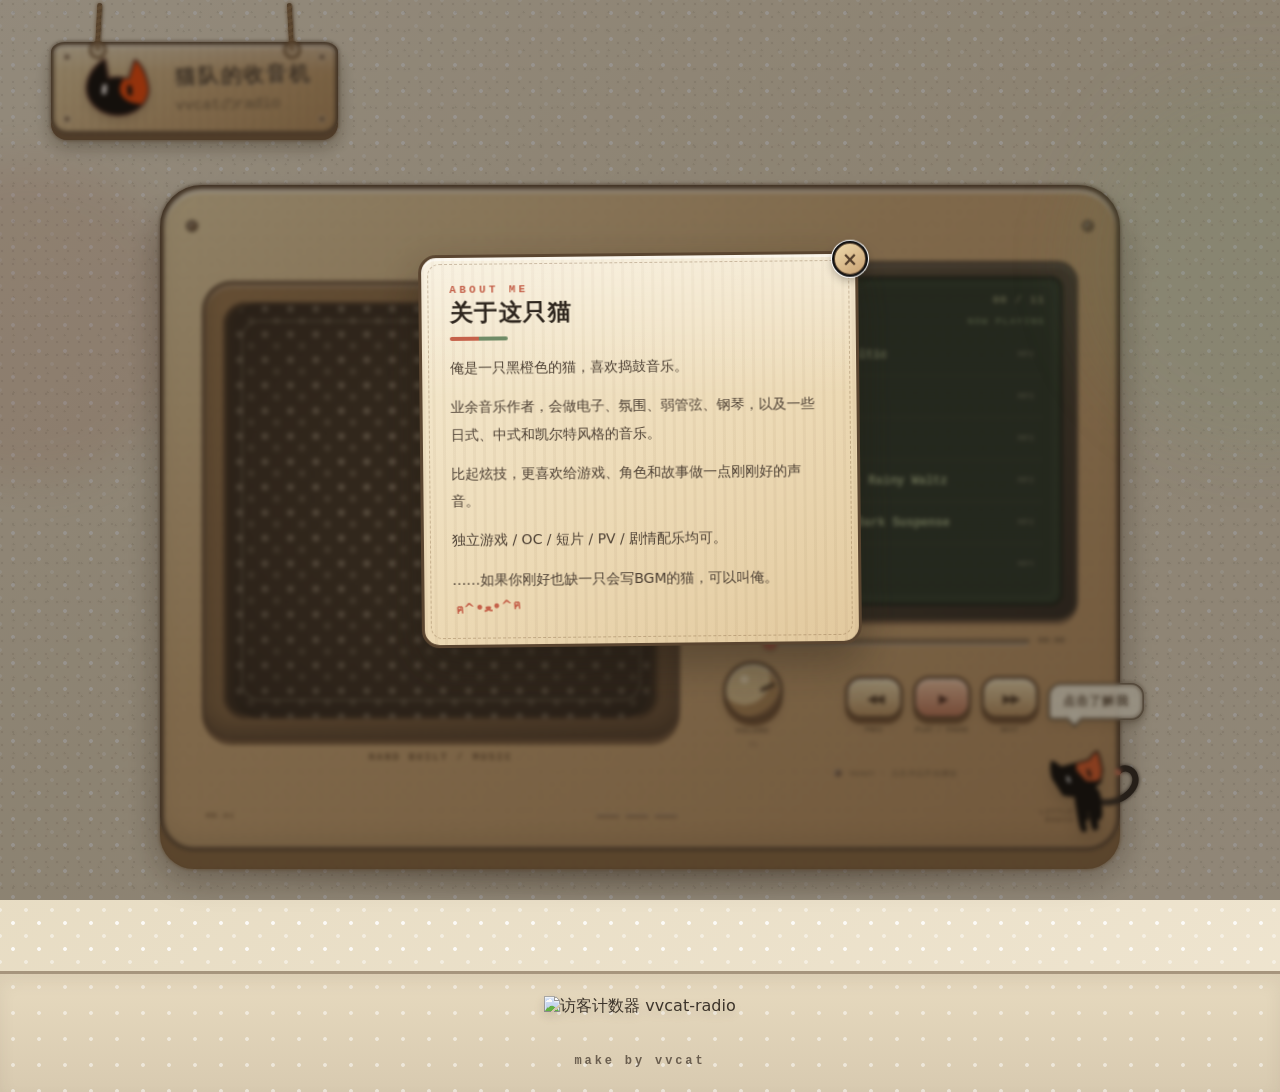
==== commit 83d01e17: "更新简介" ====
--- a/index.html
+++ b/index.html
@@ -157,8 +157,8 @@
         <p class="intro-kicker">ABOUT ME</p>
         <h2 class="intro-title" id="introTitle">关于这只猫</h2>
         <div class="intro-body">
-          <p>俺是一只黑橙色的猫，捣鼓音乐已经四年多。</p>
-          <p>业余音乐作者，喜欢做电子、氛围、弱管弦、钢琴，以及一些日式、中式和凯尔特风格的音乐。</p>
+          <p>俺是一只黑橙色的猫，喜欢捣鼓音乐。</p>
+          <p>业余音乐作者，会做电子、氛围、弱管弦、钢琴，以及一些日式、中式和凯尔特风格的音乐。</p>
           <p>比起炫技，更喜欢给游戏、角色和故事做一点刚刚好的声音。</p>
           <p>独立游戏 / OC / 短片 / PV / 剧情配乐均可。</p>
           <p class="intro-sign">……如果你刚好也缺一只会写BGM的猫，可以叫俺。<span class="intro-kao">ฅ^•ﻌ•^ฅ</span></p>
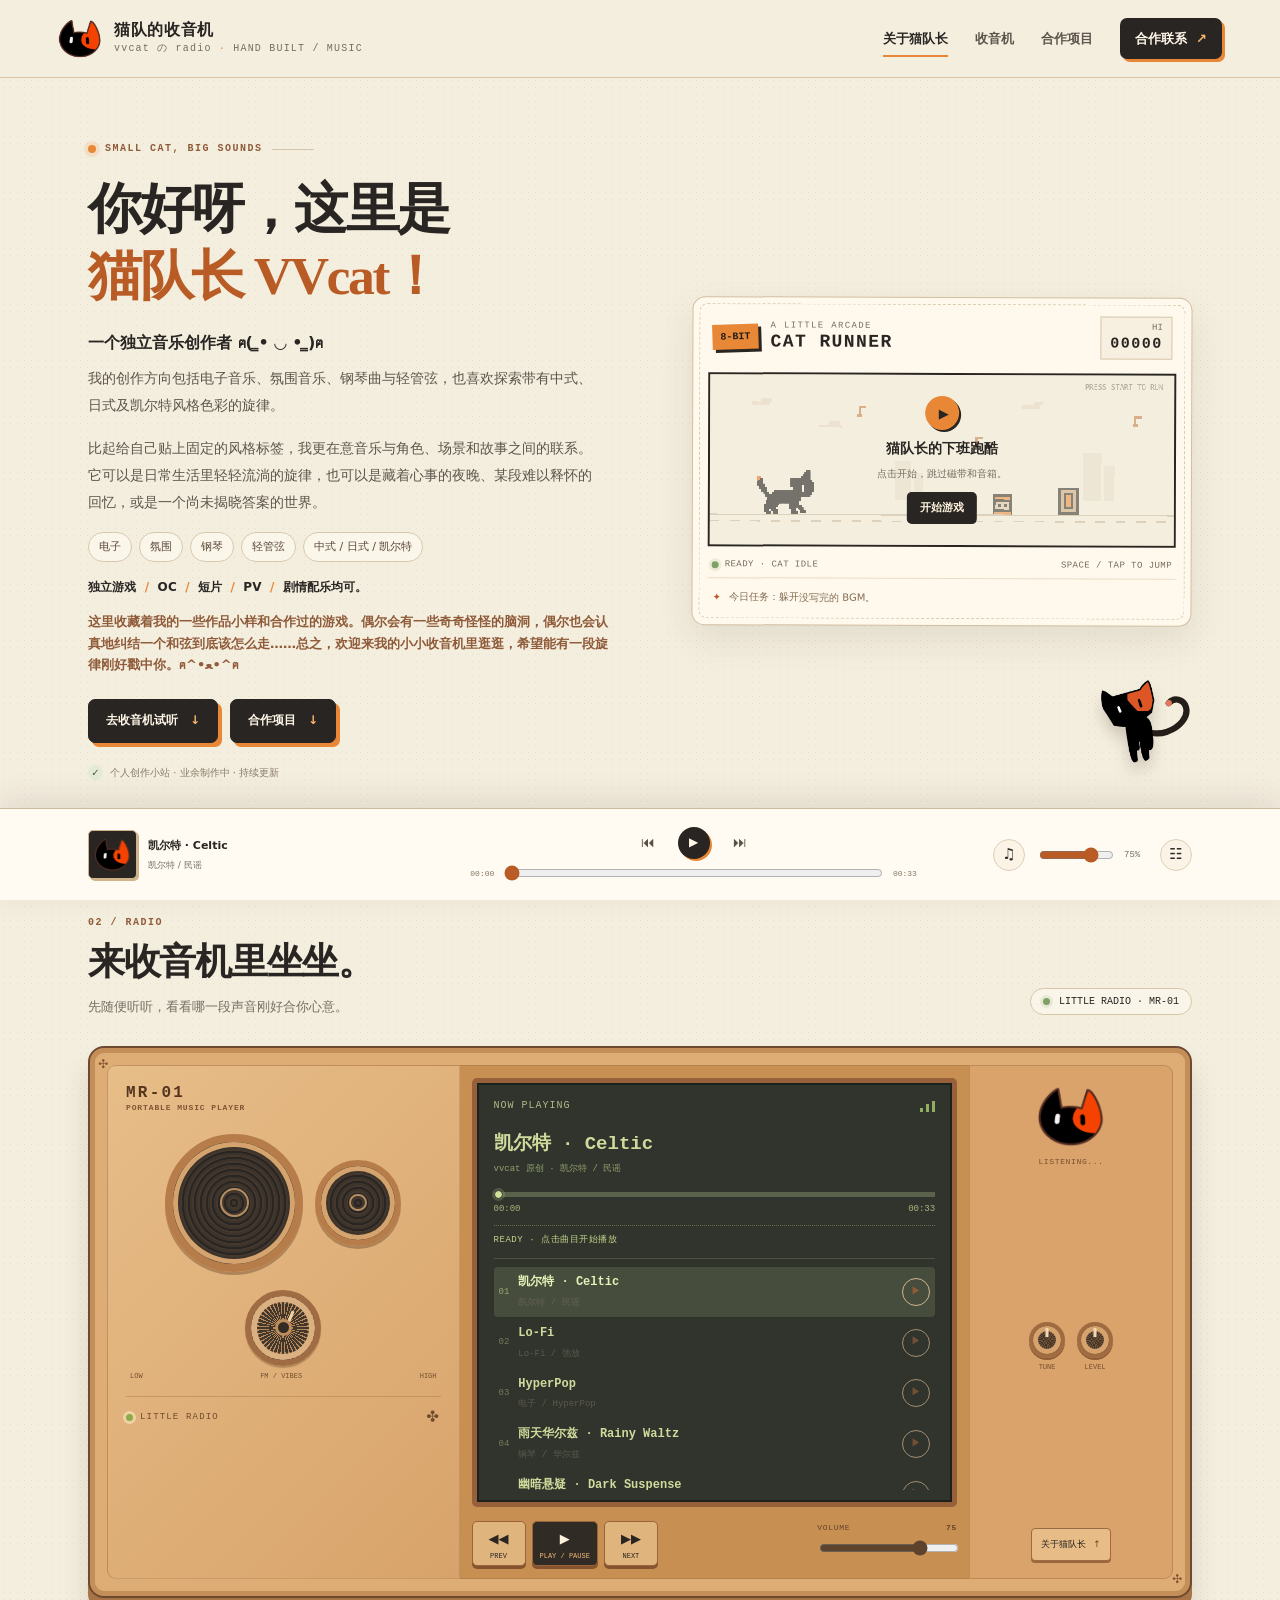
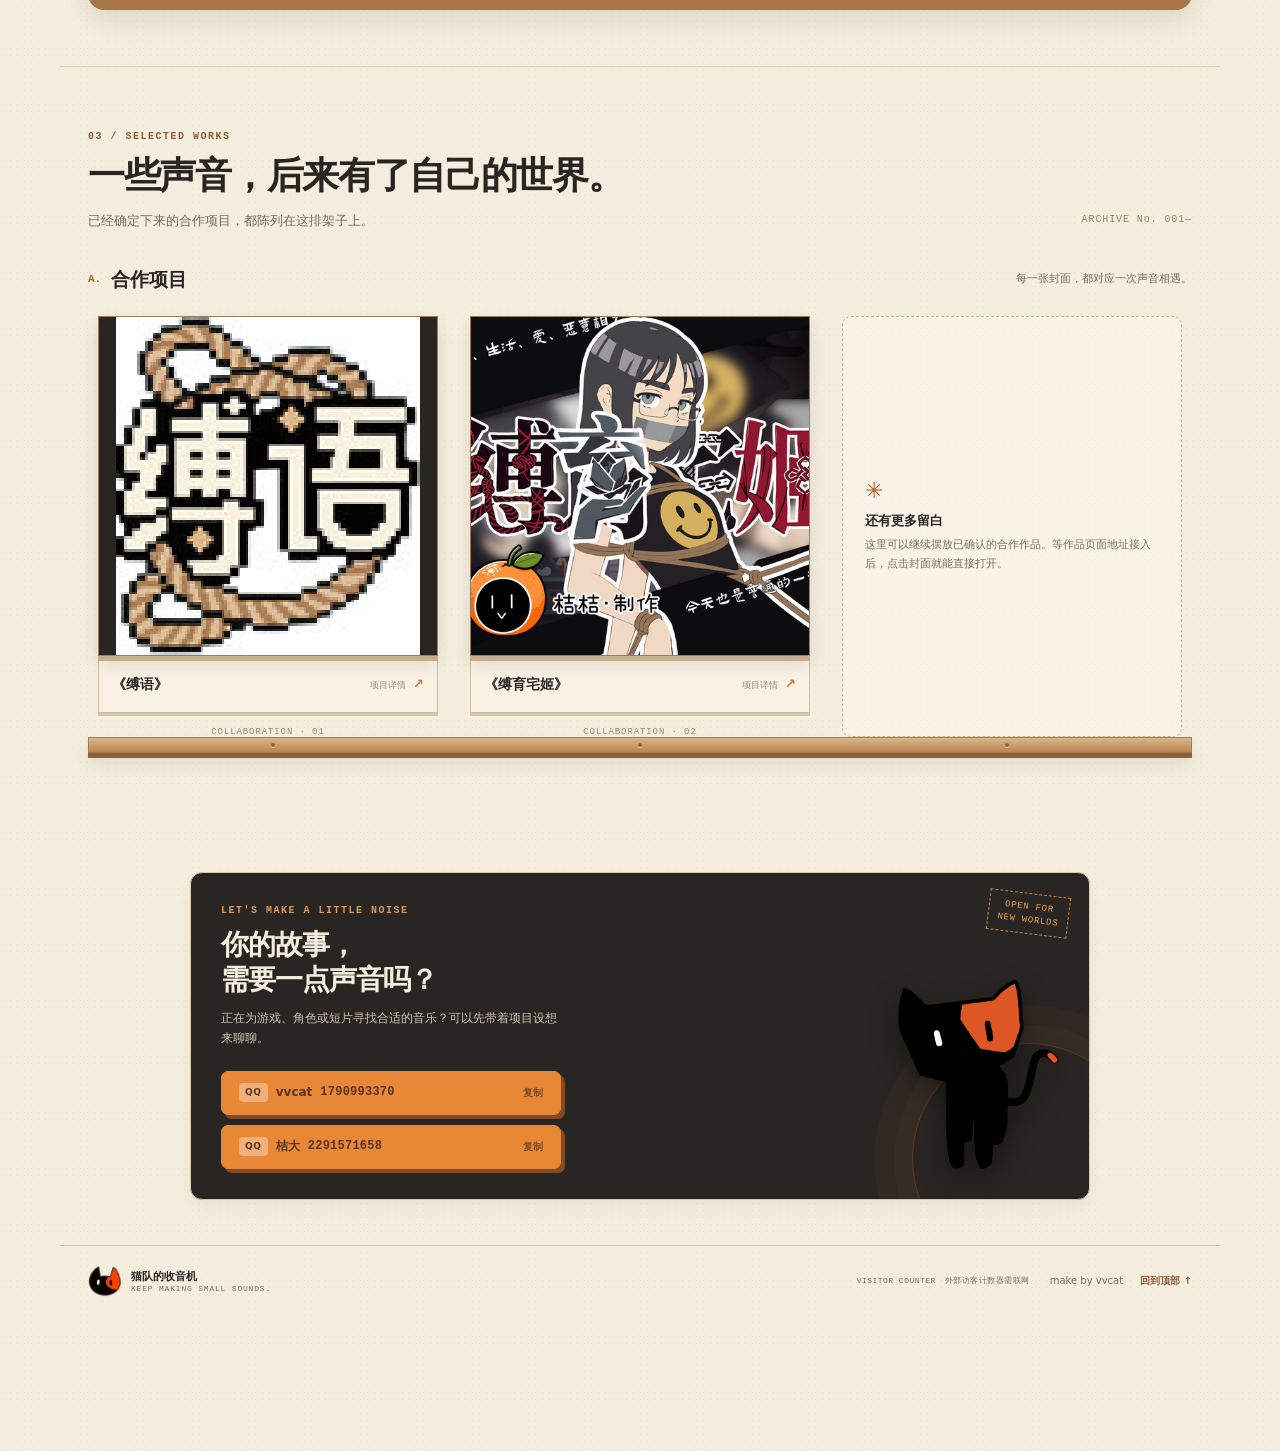
==== commit 6e630036: "优化主页指向性和整体内容" ====
--- a/index.html
+++ b/index.html
@@ -1,194 +1,188 @@
-<!DOCTYPE html>
+<!doctype html>
 <html lang="zh-CN">
 <head>
-  <meta charset="UTF-8" />
-  <meta name="viewport" content="width=device-width, initial-scale=1.0, viewport-fit=cover" />
-  <meta name="theme-color" content="#e9dfc8" />
-  <meta name="description" content="个人音乐作品展示空间 · 复古卡通收音机播放器" />
-  <title>My Little Radio</title>
-  <link rel="stylesheet" href="css/style.css" />
+  <meta charset="utf-8">
+  <meta name="viewport" content="width=device-width, initial-scale=1, viewport-fit=cover">
+  <meta name="theme-color" content="#f4eedf">
+  <meta name="description" content="猫队长的个人音乐电台：电子、氛围、钢琴与游戏配乐。">
+  <title>猫队的收音机 vvcatのradio</title>
+  <link rel="icon" type="image/png" href="assets/logo/logo.png">
+  <link rel="stylesheet" href="css/styles.css">
+  <script src="js/config.js" defer></script>
+  <script src="js/app.js" defer></script>
 </head>
 <body>
-  <div class="page-shell">
-    <header class="site-header" id="siteHeader" aria-label="站点标识">
-      <div class="plaque">
-        <span class="rope rope-left" aria-hidden="true"></span>
-        <span class="rope rope-right" aria-hidden="true"></span>
-        <a class="brand" aria-label="返回音乐主页">
-          <img id="siteLogo" src="assets/logo/logo.png" alt="个人音乐作品 Logo" />
-        </a>
-        <div class="header-copy" aria-hidden="true">
-          <span class="header-kicker">猫队的收音机</span>
-          <span class="header-sub">vvcatのradio</span>
+  <a class="skip-link" href="#intro">跳到正文</a>
+  <header class="site-header">
+    <div class="header-inner">
+      <a class="brand" href="#intro" aria-label="猫队的收音机，回到介绍区">
+        <img src="assets/logo/logo.png" alt="猫队长标志" width="44" height="44">
+        <span class="brand-copy"><strong>猫队的收音机</strong><small>vvcat の radio <i>·</i> HAND BUILT / MUSIC</small></span>
+      </a>
+      <button class="menu-toggle" id="menuToggle" aria-expanded="false" aria-controls="mainNav" aria-label="打开导航菜单"><span></span><span></span><span></span></button>
+      <nav class="main-nav" id="mainNav" aria-label="主导航">
+        <a class="nav-link active" href="#intro">关于猫队长</a>
+        <a class="nav-link" href="#radio">收音机</a>
+        <a class="nav-link" href="#works">合作项目</a>
+        <a class="nav-contact" href="#contact">合作联系 <span aria-hidden="true">↗</span></a>
+      </nav>
+    </div>
+  </header>
+
+  <main>
+    <section class="intro-section section-wrap" id="intro" aria-labelledby="intro-title">
+      <div class="intro-copy">
+        <div class="eyebrow"><span class="eyebrow-dot"></span> SMALL CAT, BIG SOUNDS <span class="eyebrow-line"></span></div>
+        <h1 id="intro-title">你好呀，这里是<br><span>猫队长 VVcat！</span></h1>
+        <p class="intro-lead">一个独立音乐创作者 <span aria-hidden="true">ฅ( ̳• ◡ • ̳)ฅ</span></p>
+        <p class="intro-body">我的创作方向包括电子音乐、氛围音乐、钢琴曲与轻管弦，也喜欢探索带有中式、日式及凯尔特风格色彩的旋律。</p>
+        <p class="intro-body">比起给自己贴上固定的风格标签，我更在意音乐与角色、场景和故事之间的联系。它可以是日常生活里轻轻流淌的旋律，也可以是藏着心事的夜晚、某段难以释怀的回忆，或是一个尚未揭晓答案的世界。</p>
+        <div class="style-tags" aria-label="擅长的音乐风格">
+          <span>电子</span><span>氛围</span><span>钢琴</span><span>轻管弦</span><span>中式 / 日式 / 凯尔特</span>
         </div>
+        <p class="for-who">独立游戏 <b>/</b> OC <b>/</b> 短片 <b>/</b> PV <b>/</b> 剧情配乐均可。</p>
+        <p class="intro-tail">这里收藏着我的一些作品小样和合作过的游戏。偶尔会有一些奇奇怪怪的脑洞，偶尔也会认真地纠结一个和弦到底该怎么走……总之，欢迎来我的小小收音机里逛逛，希望能有一段旋律刚好戳中你。<span aria-hidden="true">ฅ^•ﻌ•^ฅ</span></p>
+        <div class="intro-actions">
+          <a class="button button-primary" href="#radio">去收音机试听 <span aria-hidden="true">↓</span></a>
+          <a class="button button-primary" href="#works">合作项目 <span aria-hidden="true">↓</span></a>
+        </div>
+        <div class="intro-footnote"><span class="tiny-check">✓</span> 个人创作小站 · 业余制作中 · 持续更新</div>
       </div>
-    </header>
 
-    <main class="main-stage">
-      <section class="radio-scene" aria-label="复古音乐收音机">
-        <div class="radio-shadow" aria-hidden="true"></div>
-
-        <div class="radio" id="radio">
-          <div class="radio-top">
-            <!-- <div class="antenna-mount" aria-hidden="true">
-              <span class="antenna-joint"></span>
-              <span class="antenna-arm"></span>
-              <span class="antenna-tip"></span>
-            </div> -->
-            <div class="radio-screw screw-left" aria-hidden="true"></div>
-            <div class="radio-screw screw-right" aria-hidden="true"></div>
-          </div>
-
-          <div class="radio-face">
-            <section class="speaker-panel" aria-label="扬声器">
-              <div class="speaker-frame">
-                <div class="speaker-grille" aria-hidden="true">
-                  <svg viewBox="0 0 360 360" role="presentation">
-                    <defs>
-                      <pattern id="speakerDots" width="22" height="22" patternUnits="userSpaceOnUse">
-                        <circle cx="6" cy="6" r="3.1" fill="currentColor" opacity="0.52"></circle>
-                        <circle cx="16" cy="16" r="3.1" fill="currentColor" opacity="0.28"></circle>
-                      </pattern>
-                      <radialGradient id="speakerShade" cx="50%" cy="45%" r="70%">
-                        <stop offset="0%" stop-color="#493e31" stop-opacity="0.05" />
-                        <stop offset="100%" stop-color="#1f1812" stop-opacity="0.55" />
-                      </radialGradient>
-                    </defs>
-                    <rect x="0" y="0" width="360" height="360" rx="24" fill="url(#speakerDots)"></rect>
-                    <rect x="0" y="0" width="360" height="360" rx="24" fill="url(#speakerShade)"></rect>
-                  </svg>
-                  <div class="speaker-rim" aria-hidden="true"></div>
-                </div>
-              </div>
-              <span class="speaker-label">HAND BUILT / MUSIC</span>
-            </section>
-
-            <section class="control-panel" aria-label="播放与音乐列表控制">
-              <div class="lcd-bezel">
-                <div class="lcd-screen">
-                  <div class="lcd-header">
-                    <span id="lcdMode">NO MUSIC</span>
-                    <span id="trackCounter">00 / 00</span>
-                  </div>
-                  <div class="lcd-title-row">
-                    <span class="lcd-signal" id="lcdSignal" aria-hidden="true"><i></i><i></i><i></i></span>
-                    <span class="now-playing-label">NOW PLAYING</span>
-                  </div>
-                  <div class="playlist" id="playlist" role="listbox" aria-label="音乐作品列表" tabindex="0">
-                    <div class="playlist-empty">正在读取音乐作品…</div>
-                  </div>
-                  <div class="lcd-current" id="lcdCurrent">READY</div>
-                </div>
-              </div>
-
-              <div class="playback-readout">
-                <span id="currentTime">00:00</span>
-                <input id="progressRange" class="progress-range" type="range" min="0" max="100" value="0" step="0.1" aria-label="播放进度" />
-                <span id="durationTime">00:00</span>
-              </div>
-
-              <div class="hardware-row">
-                <div class="volume-cluster">
-                  <button class="volume-knob" id="volumeKnob" type="button" aria-label="音量旋钮" aria-valuemin="0" aria-valuemax="100" aria-valuenow="75" tabindex="0">
-                    <span class="knob-marker"></span>
-                  </button>
-                  <div class="hardware-caption">VOLUME</div>
-                  <div class="volume-value" id="volumeValue">75</div>
-                </div>
-
-                <div class="transport-cluster">
-                  <div class="transport-buttons">
-                    <button class="hardware-button" id="prevBtn" type="button" aria-label="上一首">
-                      <span class="button-icon">◀◀</span>
-                    </button>
-                    <button class="hardware-button play-button" id="playPauseBtn" type="button" aria-label="播放">
-                      <span class="button-icon" id="playPauseIcon">▶</span>
-                    </button>
-                    <button class="hardware-button" id="nextBtn" type="button" aria-label="下一首">
-                      <span class="button-icon">▶▶</span>
-                    </button>
-                  </div>
-                  <div class="hardware-caption transport-caption">
-                    <span>PREV</span><span>PLAY / PAUSE</span><span>NEXT</span>
-                  </div>
-                </div>
-              </div>
-
-              <div class="radio-status-row">
-                <span class="status-led" id="statusLed" aria-hidden="true"></span>
-                <span id="statusText">READY · 点击作品开始播放</span>
-              </div>
-            </section>
-          </div>
-
-          <div class="radio-bottom" aria-hidden="true">
-            <div class="serial-mark">MR-01</div>
-            <div class="bottom-lines"><i></i><i></i><i></i></div>
-            <div class="brand-mark">LITTLE<br />RADIO</div>
+      <aside class="runner-card" aria-labelledby="runner-heading">
+        <div class="runner-topline"><span class="pixel-badge">8-BIT</span><div><p class="runner-kicker">A LITTLE ARCADE</p><h2 id="runner-heading">CAT RUNNER</h2></div><div class="runner-score"><small>HI</small><strong id="hiScore">00000</strong></div></div>
+        <div class="game-screen-wrap">
+          <canvas id="runnerCanvas" width="640" height="238" tabindex="0" role="application" aria-label="像素猫跑酷小游戏。点击开始，之后点击或按空格跳跃。"></canvas>
+          <div class="game-overlay" id="gameOverlay">
+            <span class="overlay-icon" aria-hidden="true">▶</span>
+            <strong id="gameOverlayTitle">猫队长的下班跑酷</strong>
+            <span id="gameOverlayText">点击开始，跳过磁带和音箱。</span>
+            <button class="game-start" id="gameStart">开始游戏</button>
           </div>
         </div>
-      </section>
-    </main>
+        <div class="runner-bottom"><span><b class="status-dot"></b> <span id="gameStatus">READY · CAT IDLE</span></span><span>SPACE / TAP TO JUMP</span></div>
+        <div class="runner-note"><span aria-hidden="true">✦</span> 今日任务：躲开没写完的 BGM。</div>
+      </aside>
+    </section>
 
-    <aside class="cat-companion" id="catCompanion" aria-label="音乐陪伴小猫">
-      <div class="note-cloud" id="noteCloud" aria-hidden="true"></div>
-      <div class="cat-bubble" id="catBubble">LISTENING...</div>
-      <button class="cat-hint" id="catHint" type="button">点击了解我</button>
-      <div class="cat-figure">
-        <svg class="cat-tail" viewBox="0 0 160 120" aria-hidden="true">
-          <path d="M 10 86 C 26 102, 56 110, 86 100 C 118 88, 142 62, 134 36 C 128 16, 104 10, 90 26" fill="none" stroke="#241e19" stroke-width="16" stroke-linecap="round" />
-          <circle cx="90" cy="26" r="8" fill="#e2795a" />
-        </svg>
-        <img id="catImage" src="assets/cat/cat.png" alt="卡通小猫" draggable="false" />
+    <section class="radio-section section-wrap" id="radio" aria-labelledby="radio-heading">
+      <div class="section-heading">
+        <div><p class="section-number">02 / RADIO</p><h2 id="radio-heading">来收音机里坐坐。</h2><p class="section-subtitle">先随便听听，看看哪一段声音刚好合你心意。</p></div>
+        <div class="live-stamp"><span class="status-dot"></span> LITTLE RADIO · MR-01</div>
       </div>
-    </aside>
 
-    <footer class="site-footer" aria-label="访客计数">
-      <img class="visitor-counter" src="https://count.getloli.com/@vvcat-radio?theme=sketch-1" alt="访客计数器 vvcat-radio" loading="lazy" referrerpolicy="no-referrer" />
-      <p class="made-by">make by vvcat</p>
-    </footer>
+      <div class="radio-shell">
+        <div class="radio-left-panel">
+          <div class="radio-brand-sticker"><span>MR-01</span><small>PORTABLE MUSIC PLAYER</small></div>
+          <div class="speaker-row" aria-hidden="true"><div class="speaker speaker-large"><span></span></div><div class="speaker speaker-small"><span></span></div></div>
+          <div class="radio-dial-block"><div class="dial"><div class="dial-needle"></div><div class="dial-center"></div></div><div class="dial-label"><span>LOW</span><span>FM / VIBES</span><span>HIGH</span></div></div>
+          <div class="radio-lower-line"><span class="radio-light"></span><span>LITTLE RADIO</span><span class="radio-screw">✣</span></div>
+        </div>
+        <div class="radio-main-panel">
+          <div class="lcd-screen">
+            <div class="lcd-head"><span>NOW PLAYING</span><span class="lcd-signal"><i></i><i></i><i></i></span></div>
+            <div class="lcd-track-title" id="radioTrackTitle">还没有选择曲目</div>
+            <div class="lcd-track-sub" id="radioTrackSub">点击下面的曲目开始试听</div>
+            <input class="lcd-progress-track" id="radioProgress" type="range" min="0" max="1" step="0.1" value="0" aria-label="播放进度">
+            <div class="lcd-time"><span id="radioCurrentTime">00:00</span><span id="radioDuration">00:00</span></div>
+            <div class="lcd-state" id="radioState">READY · 点击曲目开始播放</div>
+            <div class="lcd-track-list" id="radioTrackList" role="listbox" aria-label="曲目列表"></div>
+          </div>
+          <div class="radio-controls">
+            <div class="transport-controls">
+              <button class="hardware-btn" id="radioPrev" aria-label="上一首">◀◀<small>PREV</small></button>
+              <button class="hardware-btn main-play" id="radioPlay" aria-label="播放">▶<small>PLAY / PAUSE</small></button>
+              <button class="hardware-btn" id="radioNext" aria-label="下一首">▶▶<small>NEXT</small></button>
+            </div>
+            <div class="volume-control"><label for="radioVolume">VOLUME <strong id="radioVolumeLabel">75</strong></label><input id="radioVolume" type="range" min="0" max="100" value="75" aria-label="收音机音量"></div>
+          </div>
+        </div>
+        <div class="radio-side-panel">
+          <div class="side-cat" aria-hidden="true"><img src="assets/logo/logo.png" alt="" width="68" height="68"><span>LISTENING...</span></div>
+          <div class="radio-knobs"><div class="knob-wrap"><span class="knob knob-one"></span><small>TUNE</small></div><div class="knob-wrap"><span class="knob knob-two"></span><small>LEVEL</small></div></div>
+          <button class="about-trigger" id="aboutTrigger">关于猫队长 <span aria-hidden="true">↑</span></button>
+        </div>
+        <div class="radio-screws screws-a" aria-hidden="true">✣</div><div class="radio-screws screws-b" aria-hidden="true">✣</div>
+      </div>
+    </section>
 
-    <div class="toast" id="toast" role="status" aria-live="polite"></div>
+    <section class="works-section section-wrap" id="works" aria-labelledby="works-heading">
+      <div class="section-heading works-heading">
+        <div><p class="section-number">03 / SELECTED WORKS</p><h2 id="works-heading">一些声音，后来有了自己的世界。</h2><p class="section-subtitle">已经确定下来的合作项目，都陈列在这排架子上。</p></div>
+        <span class="shelf-index">ARCHIVE No. 001—</span>
+      </div>
 
-    <div class="intro-modal" id="introModal" role="dialog" aria-modal="true" aria-labelledby="introTitle" aria-hidden="true">
-      <div class="intro-scrim" id="introScrim"></div>
-      <div class="intro-card">
-        <button class="intro-close" id="introClose" aria-label="关闭自我介绍">×</button>
-        <p class="intro-kicker">ABOUT ME</p>
-        <h2 class="intro-title" id="introTitle">关于这只猫</h2>
-        <div class="intro-body">
-          <p>俺是一只黑橙色的猫，喜欢捣鼓音乐。</p>
-          <p>业余音乐作者，会做电子、氛围、弱管弦、钢琴，以及一些日式、中式和凯尔特风格的音乐。</p>
-          <p>比起炫技，更喜欢给游戏、角色和故事做一点刚刚好的声音。</p>
-          <p>独立游戏 / OC / 短片 / PV / 剧情配乐均可。</p>
-          <p class="intro-sign">……如果你刚好也缺一只会写BGM的猫，可以叫俺。<span class="intro-kao">ฅ^•ﻌ•^ฅ</span></p>
+      <div class="subsection-heading"><div><span class="mini-index">A.</span><h3>合作项目</h3></div><p>每一张封面，都对应一次声音相遇。</p></div>
+      <div class="album-shelf" id="collabShelf">
+        <article class="album-item">
+          <button class="album-hit" data-project="fuyu" aria-label="查看《缚语》项目说明">
+            <span class="album-cover is-logo"><img src="assets/covers/缚语.jpg" alt="《缚语》作品封面" loading="lazy"></span>
+            <span class="album-name-card"><span class="album-name">《缚语》</span><span class="album-more">项目详情 <b>↗</b></span></span>
+          </button>
+          <span class="album-caption">COLLABORATION · 01</span>
+        </article>
+        <article class="album-item">
+          <button class="album-hit" data-project="fuyu-zhaiji" aria-label="查看《缚育宅姬》项目说明">
+            <span class="album-cover"><img src="assets/covers/缚育宅姬.jpg" alt="《缚育宅姬》作品封面" loading="lazy"></span>
+            <span class="album-name-card"><span class="album-name">《缚育宅姬》</span><span class="album-more">项目详情 <b>↗</b></span></span>
+          </button>
+          <span class="album-caption">COLLABORATION · 02</span>
+        </article>
+        <div class="shelf-empty-note"><span class="note-star">✳</span><strong>还有更多留白</strong><p>这里可以继续摆放已确认的合作作品。等作品页面地址接入后，点击封面就能直接打开。</p></div>
+      </div>
+      <div class="physical-shelf" aria-hidden="true"><span></span><span></span><span></span></div>
+    </section>
+
+    <section class="about-contact-section section-wrap" id="contact">
+      <div class="contact-card">
+        <div class="contact-copy">
+          <div class="contact-stamp">OPEN FOR<br>NEW WORLDS</div>
+          <p class="section-number">LET'S MAKE A LITTLE NOISE</p>
+          <h2>你的故事，<br>需要一点声音吗？</h2>
+          <p>正在为游戏、角色或短片寻找合适的音乐？可以先带着项目设想来聊聊。</p>
+          <div class="contact-qqs" id="contactQqs" aria-label="联系方式"></div>
         </div>
+        <div class="contact-cat"><img src="assets/cat/catwithtile-trim.png" alt="猫队长的卡通形象" loading="lazy"></div>
       </div>
+    </section>
+  </main>
+
+  <footer class="site-footer section-wrap">
+    <div class="footer-brand"><img src="assets/logo/logo.png" alt="" width="34" height="34"><span><strong>猫队的收音机</strong><small>KEEP MAKING SMALL SOUNDS.</small></span></div>
+    <div class="visitor-box"><span>VISITOR COUNTER</span><img src="https://count.getloli.com/@vvcat-radio?theme=sketch-1" alt="访客计数器；网络不可用时可能无法显示" loading="lazy" onerror="this.style.display='none';this.nextElementSibling.style.display='inline'"><small class="counter-fallback">外部访客计数器需联网</small></div>
+    <div class="footer-credit"><span>make by vvcat</span><a href="#intro">回到顶部 ↑</a></div>
+  </footer>
+
+  <dialog class="info-dialog small-dialog" id="messageDialog" aria-labelledby="messageTitle">
+    <button class="dialog-close" id="messageClose" aria-label="关闭提示">×</button><p class="section-number">NOTICE</p><h2 id="messageTitle">还差一点配置</h2><p id="messageText">项目详情需要配置真实地址。</p><button class="button button-primary dialog-ok" id="messageOk">知道了</button>
+  </dialog>
+
+  <aside class="cat-companion" id="catCompanion" aria-label="音乐陪伴小猫">
+    <div class="note-cloud" id="noteCloud" aria-hidden="true"></div>
+    <div class="cat-bubble" id="catBubble">LISTENING...</div>
+    <button class="cat-hint" id="catHint" type="button">点击了解我</button>
+    <div class="cat-figure">
+      <svg class="cat-tail" viewBox="0 0 160 120" aria-hidden="true">
+        <path d="M 10 86 C 26 102, 56 110, 86 100 C 118 88, 142 62, 134 36 C 128 16, 104 10, 90 26" fill="none" stroke="#241e19" stroke-width="16" stroke-linecap="round" />
+        <circle cx="90" cy="26" r="8" fill="#e2795a" />
+      </svg>
+      <img id="catImage" src="assets/cat/cat.png" alt="卡通小猫" draggable="false" />
     </div>
+  </aside>
 
-    <div class="grain" aria-hidden="true"></div>
+  <audio id="sharedAudio" preload="metadata"></audio>
+  <div class="bottom-player" id="bottomPlayer" aria-label="常驻音乐播放器">
+    <div class="bottom-track">
+      <div class="mini-cover"><img src="assets/logo/logo.png" alt=""></div>
+      <div class="bottom-track-copy"><strong id="bottomTrackTitle">还没有播放曲目</strong><span id="bottomTrackSub">选择一首曲目开始试听</span></div>
+      <span class="playing-eq" id="playingEq" aria-hidden="true"><i></i><i></i><i></i><i></i></span>
+    </div>
+    <div class="bottom-main-controls">
+      <div class="bottom-buttons"><button id="bottomPrev" aria-label="上一首">⏮</button><button class="bottom-play" id="bottomPlay" aria-label="播放">▶</button><button id="bottomNext" aria-label="下一首">⏭</button></div>
+      <div class="bottom-progress-row"><span id="bottomCurrentTime">00:00</span><input id="bottomProgress" type="range" min="0" max="1" step="0.1" value="0" aria-label="播放进度"><span id="bottomDuration">00:00</span></div>
+    </div>
+    <div class="bottom-extra"><button id="bottomVolumeToggle" aria-label="显示音量控制" title="音量">♫</button><div class="bottom-volume-wrap"><input id="bottomVolume" type="range" min="0" max="100" value="75" aria-label="底栏音量"><span id="bottomVolumeLabel">75%</span></div><button id="bottomListToggle" aria-label="打开播放列表" title="播放列表">☷</button></div>
+    <div class="bottom-list-popover" id="bottomListPopover" hidden><div class="popover-heading">播放列表 <button id="bottomListClose" aria-label="关闭播放列表">×</button></div><div id="bottomTrackList"></div></div>
   </div>
-
-  <audio id="audio" preload="metadata"></audio>
-
-  <!-- 内置播放列表兜底：直接双击 index.html（file:// 协议）打开时浏览器禁止 fetch 读取 playlist.json，
-       此时使用这里的数据。通过本地服务器访问时仍以 music/playlist.json 为准。 -->
-  <script type="application/json" id="embeddedPlaylist">
-    [
-      { "title": "凯尔特 · Celtic", "file": "01-celtic.mp3" },
-      { "title": "Lo-Fi", "file": "02-lofi.mp3" },
-      { "title": "HyperPop", "file": "03-hyperpop.mp3" },
-      { "title": "雨天华尔兹 · Rainy Waltz", "file": "04-rainy-waltz.mp3" },
-      { "title": "幽暗悬疑 · Dark Suspense", "file": "05-dark-suspense.mp3" },
-      { "title": "8-Bit", "file": "06-8bit.mp3" },
-      { "title": "搞怪小曲 · Quirky Tune", "file": "07-quirky-tune.mp3" },
-      { "title": "氛围 · Ambient", "file": "08-ambient.mp3" },
-      { "title": "伪爵士 · Pseudo Jazz", "file": "09-pseudo-jazz.mp3" },
-      { "title": "Boss Battle", "file": "10-boss-battle.mp3" },
-      { "title": "王国城堡 · Kingdom Castle", "file": "11-kingdom-castle.mp3" }
-    ]
-  </script>
-
-  <script src="js/app.js"></script>
 </body>
 </html>
--- a/css/styles.css
+++ b/css/styles.css
@@ -0,0 +1,106 @@
+:root{--ink:#282522;--paper:#f4eedf;--paper-deep:#e9dfcc;--orange:#e88736;--orange-deep:#b95b25;--brown:#8f5b39;--wood:#bd9a70;--line:#d4c5ac;--muted:#756e62;--white:#fffaf0;--green:#57734b;--shadow:0 14px 35px rgba(53,40,26,.09);--header-h:78px;--player-h:92px}
+*{box-sizing:border-box}html{scroll-behavior:smooth;scroll-padding-top:calc(var(--header-h) + 20px)}body{margin:0;background-color:var(--paper);color:var(--ink);font-family:ui-sans-serif,system-ui,-apple-system,BlinkMacSystemFont,"Segoe UI","Noto Sans SC","Microsoft YaHei",sans-serif;line-height:1.65;padding-bottom:calc(var(--player-h) + 28px);overflow-x:hidden;background-image:radial-gradient(rgba(120,94,57,.10) .65px,transparent .65px);background-size:7px 7px}a{color:inherit;text-decoration:none}button,input{font:inherit}button{color:inherit}.skip-link{position:fixed;left:12px;top:-80px;z-index:300;background:var(--ink);color:var(--white);padding:10px 15px;border-radius:8px}.skip-link:focus{top:12px}.site-header{height:var(--header-h);position:sticky;top:0;z-index:50;background:rgba(244,238,223,.96);backdrop-filter:blur(12px);border-bottom:1px solid rgba(189,154,112,.5)}.header-inner{max-width:1220px;height:100%;padding:0 28px;margin:auto;display:flex;align-items:center;justify-content:space-between;gap:28px}.brand{display:flex;align-items:center;gap:12px;min-width:max-content}.brand img{width:44px;height:44px;object-fit:contain}.brand-copy{display:flex;flex-direction:column;line-height:1.25}.brand-copy strong{font-size:16px;letter-spacing:.04em}.brand-copy small{font:10px/1.7 ui-monospace,SFMono-Regular,Menlo,monospace;letter-spacing:.12em;color:var(--muted)}.brand-copy i{color:var(--orange);font-style:normal}.main-nav{display:flex;align-items:center;gap:clamp(14px,2.1vw,29px);font-size:13px;font-weight:650}.nav-link{padding:9px 0;position:relative;color:#5d554b;transition:color .2s ease}.nav-link:after{content:"";position:absolute;left:0;right:100%;bottom:1px;height:2px;background:var(--orange);transition:right .2s ease}.nav-link:hover,.nav-link.active{color:var(--ink)}.nav-link:hover:after,.nav-link.active:after{right:0}.nav-contact{background:var(--ink);color:#fff7e9;padding:10px 15px;border-radius:7px;box-shadow:3px 3px 0 var(--orange);transition:transform .18s,box-shadow .18s;white-space:nowrap}.nav-contact span{color:#ffb56d;margin-left:5px}.nav-contact:hover{transform:translate(2px,2px);box-shadow:1px 1px 0 var(--orange)}.menu-toggle{display:none;border:1px solid var(--line);background:var(--white);border-radius:8px;width:42px;height:42px;padding:10px;cursor:pointer}.menu-toggle span{display:block;height:2px;background:var(--ink);margin:4px 0;border-radius:2px}
+.section-wrap{max-width:1160px;margin:0 auto;padding-left:28px;padding-right:28px}.intro-section{padding-top:63px;padding-bottom:70px;display:grid;grid-template-columns:minmax(0,1fr) minmax(390px,.95fr);align-items:center;gap:clamp(36px,6vw,78px);min-height:590px}.eyebrow,.section-number{font-family:ui-monospace,SFMono-Regular,Menlo,monospace;letter-spacing:.15em;font-size:10px;font-weight:800;color:var(--brown)}.eyebrow{display:flex;align-items:center;gap:9px;margin-bottom:18px}.eyebrow-dot{display:inline-block;width:8px;height:8px;background:var(--orange);border-radius:50%;box-shadow:0 0 0 4px rgba(232,135,54,.15)}.eyebrow-line{height:1px;width:42px;background:var(--line)}h1,h2,h3,p{margin-top:0}.intro-copy h1{font-family:Georgia,"Noto Serif SC",serif;font-size:clamp(37px,4.2vw,55px);line-height:1.25;letter-spacing:-.045em;font-weight:800;margin:0 0 20px}.intro-copy h1 span{color:var(--orange-deep);display:inline-block}.intro-lead{font-weight:750;font-size:16px;margin-bottom:9px}.intro-body{font-size:14px;color:#5d554b;max-width:510px;line-height:1.9;margin-bottom:17px}.style-tags{display:flex;gap:7px;flex-wrap:wrap;margin:0 0 16px}.style-tags span{font-size:11px;color:#5a4939;border:1px solid #d8c8ae;background:rgba(255,250,240,.7);border-radius:999px;padding:5px 10px}.for-who{font-size:12px;font-weight:750;letter-spacing:.01em;margin:0 0 13px}.for-who b{color:var(--orange);padding:0 4px}.intro-tail{font-size:13px;color:var(--brown);margin-bottom:23px;font-weight:620}.intro-tail span{white-space:nowrap}.intro-actions{display:flex;align-items:center;gap:12px;flex-wrap:wrap}.button{min-height:44px;display:inline-flex;align-items:center;justify-content:center;gap:12px;padding:0 17px;border-radius:7px;font-size:12px;font-weight:760;border:1px solid transparent;cursor:pointer;transition:transform .18s,background .18s,box-shadow .18s;white-space:nowrap}.button-primary{background:var(--ink);color:#fff6e7;box-shadow:4px 4px 0 var(--orange);border-color:var(--ink)}.button-primary span{color:#ffb56d}.button-primary:hover{transform:translate(2px,2px);box-shadow:2px 2px 0 var(--orange)}.button-quiet{border-color:#cab89d;background:rgba(255,250,240,.55)}.button-quiet:hover{background:var(--white);transform:translateY(-2px)}.intro-footnote{font-size:10px;color:#897d6b;margin-top:22px;display:flex;align-items:center;gap:7px}.tiny-check{display:inline-grid;place-items:center;width:15px;height:15px;background:#e4e9d8;color:#46603e;border-radius:50%;font-weight:900}
+.runner-card{min-width:0;background:#fff9ed;border:1px solid #d3bea0;border-radius:13px;padding:15px;box-shadow:var(--shadow);position:relative;transform:rotate(.2deg)}.runner-card:before{content:"";position:absolute;inset:6px;border:1px dashed #d9c9b0;border-radius:8px;pointer-events:none}.runner-topline,.runner-bottom,.runner-note{position:relative;z-index:1}.runner-topline{display:flex;align-items:center;gap:12px;margin:3px 4px 14px}.pixel-badge{font:800 10px ui-monospace,monospace;background:var(--orange);color:#241e18;padding:7px 8px;box-shadow:3px 3px 0 #292622;transform:rotate(-2deg)}.runner-kicker{font:9px ui-monospace,monospace;letter-spacing:.15em;color:var(--muted);margin:0}.runner-topline h2{font-size:18px;letter-spacing:.08em;font-family:ui-monospace,monospace;margin:0;line-height:1.3}.runner-score{margin-left:auto;border:1px solid #d8c7ad;padding:5px 9px;text-align:right;min-width:68px;background:#f7efdf}.runner-score small,.runner-score strong{display:block;font-family:ui-monospace,monospace;line-height:1.3}.runner-score small{color:var(--muted);font-size:9px}.runner-score strong{font-size:15px;letter-spacing:.1em}.game-screen-wrap{height:auto;aspect-ratio:640/238;position:relative;background:#f4eedf;border:2px solid var(--ink);box-shadow:inset 0 0 0 5px #ded0b7;overflow:hidden;z-index:1}.game-screen-wrap canvas{display:block;width:100%;height:100%;image-rendering:pixelated;image-rendering:crisp-edges;outline:none;cursor:pointer}.game-screen-wrap canvas:focus-visible{outline:3px solid var(--orange);outline-offset:-5px}.game-overlay{position:absolute;inset:0;display:flex;align-items:center;justify-content:center;flex-direction:column;gap:5px;background:rgba(244,238,223,.46);text-align:center;padding:12px}.overlay-icon{width:34px;height:34px;border-radius:50%;background:var(--orange);display:grid;place-items:center;font-size:13px;padding-left:3px;box-shadow:2px 2px 0 var(--ink);margin-bottom:2px}.game-overlay strong{font-size:14px}.game-overlay span:not(.overlay-icon){font-size:10px;color:var(--muted)}.game-start{margin-top:5px;background:var(--ink);color:#fff3df;border:0;border-radius:5px;padding:7px 13px;font-size:11px;font-weight:750;cursor:pointer}.game-start:hover{background:var(--orange-deep)}.runner-bottom{font:9px ui-monospace,monospace;display:flex;justify-content:space-between;gap:12px;color:#756b5d;padding:13px 4px 8px;letter-spacing:.05em}.runner-bottom>span:first-child{display:flex;align-items:center;gap:6px}.status-dot{display:inline-block;width:7px;height:7px;border-radius:50%;background:#80a166;box-shadow:0 0 0 3px rgba(128,161,102,.15)}.runner-note{border-top:1px solid #eadbc5;padding:11px 5px 3px;color:#826b51;font-size:10px}.runner-note span{color:var(--orange-deep);padding-right:5px}
+.radio-section{padding-top:63px;padding-bottom:68px;border-top:1px solid rgba(198,177,145,.5)}.section-heading{display:flex;align-items:flex-end;justify-content:space-between;gap:24px;margin-bottom:28px}.section-number{margin-bottom:7px}.section-heading h2,.about-card-copy h2,.contact-card h2{font-family:Georgia,"Noto Serif SC",serif;font-size:clamp(27px,3vw,37px);letter-spacing:-.035em;line-height:1.26;margin:0 0 11px}.section-subtitle{color:var(--muted);font-size:13px;margin:0}.live-stamp{border:1px solid #d8c5a9;background:rgba(255,250,240,.62);border-radius:999px;padding:7px 12px;font:10px ui-monospace,monospace;white-space:nowrap;display:flex;align-items:center;gap:9px;margin-bottom:3px}.radio-shell{position:relative;display:grid;grid-template-columns:minmax(215px,.83fr) minmax(330px,1.2fr) minmax(130px,.48fr);gap:0;background:#ddad75;border:2px solid #6d4930;border-radius:16px;padding:17px;box-shadow:inset 0 0 0 5px #c38e57,0 12px 0 #a67446,0 20px 26px rgba(71,48,29,.14);overflow:hidden}.radio-left-panel,.radio-main-panel,.radio-side-panel{min-width:0}.radio-left-panel{padding:18px 18px 12px;background:linear-gradient(135deg,#e7bd88,#d8a36b);border:1px solid rgba(112,70,38,.26);border-radius:9px 0 0 9px}.radio-brand-sticker{display:flex;flex-direction:column;gap:1px;font:900 16px ui-monospace,monospace;letter-spacing:.14em;color:#56351f}.radio-brand-sticker small{font-size:8px;letter-spacing:.11em;color:#805534}.speaker-row{display:flex;align-items:center;justify-content:center;gap:12px;margin:22px 0 18px}.speaker{border-radius:50%;border:8px solid #b67d4a;background:repeating-radial-gradient(circle at center,#3c332b 0 2px,#292522 2.5px 4px,#43372e 4.5px 6px);box-shadow:inset 0 0 0 5px #d5a36e,0 3px 0 rgba(82,47,21,.35);display:grid;place-items:center}.speaker-large{width:min(138px,68%);aspect-ratio:1}.speaker-small{width:min(86px,34%);aspect-ratio:1;border-width:6px}.speaker span{display:block;width:24%;height:24%;border:2px solid rgba(221,173,117,.75);border-radius:50%}.radio-dial-block{margin-top:7px}.dial{width:76px;height:76px;border:6px solid #a06c43;border-radius:50%;margin:auto;background:repeating-conic-gradient(#41372d 0 3deg,#ba8856 3deg 6deg,#41372d 6deg 9deg);display:grid;place-items:center;box-shadow:inset 0 0 0 6px #dcb182,0 2px 1px rgba(74,44,24,.3);position:relative}.dial-needle{position:absolute;left:50%;top:13px;transform:translateX(-50%) rotate(23deg);width:3px;height:26px;background:#f1d4a4;transform-origin:bottom center}.dial-center{width:17px;height:17px;border-radius:50%;background:#332b24;border:3px solid #bd8d5c;z-index:1}.dial-label{display:flex;justify-content:space-between;font:7px ui-monospace,monospace;color:#75502f;margin:6px 4px 0}.radio-lower-line{display:flex;align-items:center;gap:7px;font:9px ui-monospace,monospace;letter-spacing:.13em;color:#714c2c;border-top:1px solid rgba(123,76,39,.25);padding-top:13px;margin-top:16px}.radio-light{width:7px;height:7px;border-radius:50%;background:#8aab4a;box-shadow:0 0 0 3px #f0d3a5}.radio-screw{margin-left:auto;font-size:12px}.radio-main-panel{background:#c88f53;padding:12px;display:flex;flex-direction:column;gap:14px;border-top:1px solid rgba(112,70,38,.2);border-bottom:1px solid rgba(112,70,38,.2)}.lcd-screen{background:#30342c;color:#a5b77d;border:5px solid #96603a;border-radius:5px;padding:15px 17px 12px;box-shadow:inset 0 0 0 2px #1c211b;min-height:178px;font-family:ui-monospace,SFMono-Regular,Menlo,monospace}.lcd-head{display:flex;justify-content:space-between;align-items:center;color:#aebc87;font-size:10px;letter-spacing:.1em}.lcd-signal{display:flex;gap:3px;align-items:end;height:12px}.lcd-signal i{display:block;width:3px;background:#91ae63;height:4px}.lcd-signal i:nth-child(2){height:8px}.lcd-signal i:nth-child(3){height:11px}.lcd-track-title{font-size:clamp(14px,1.6vw,19px);font-weight:800;margin:15px 0 2px;color:#cfdb9c;white-space:nowrap;overflow:hidden;text-overflow:ellipsis}.lcd-track-sub{font-size:9px;opacity:.82;min-height:15px;overflow:hidden;text-overflow:ellipsis;white-space:nowrap}.lcd-progress-track{display:block;appearance:none;-webkit-appearance:none;width:100%;height:5px;border:0;border-radius:0;padding:0;margin:15px 0 5px;background:linear-gradient(to right,#d1df9c 0%,#d1df9c var(--progress,0%),#5a624b var(--progress,0%),#5a624b 100%);cursor:pointer;outline-offset:4px}.lcd-progress-track::-webkit-slider-thumb{-webkit-appearance:none;width:9px;height:9px;border:1px solid #30342c;border-radius:50%;background:#d1df9c;box-shadow:0 0 0 2px rgba(209,223,156,.2)}.lcd-progress-track::-moz-range-thumb{width:8px;height:8px;border:1px solid #30342c;border-radius:50%;background:#d1df9c}.lcd-time{display:flex;justify-content:space-between;font-size:9px}.lcd-state{margin-top:8px;padding-top:7px;border-top:1px dotted #65714f;font-size:9px;letter-spacing:.06em;color:#c1d48a;min-height:23px}.radio-controls{display:flex;align-items:center;justify-content:space-between;gap:12px}.transport-controls{display:flex;align-items:center;gap:6px}.hardware-btn{min-width:54px;height:45px;background:#e0b47d;border:1px solid #99643b;border-radius:5px;box-shadow:0 3px 0 #86532f;padding:5px 7px;cursor:pointer;font-size:13px;display:flex;align-items:center;justify-content:center;flex-direction:column;transition:transform .12s,box-shadow .12s}.hardware-btn small{font:7px ui-monospace,monospace;margin-top:3px}.hardware-btn:hover{background:#f0c996}.hardware-btn:active{transform:translateY(2px);box-shadow:0 1px 0 #86532f}.hardware-btn.main-play{background:#302b25;color:#fff2dd;min-width:66px}.hardware-btn.main-play small{color:#f2bb77}.volume-control{min-width:85px;flex:1;max-width:140px}.volume-control label{display:flex;justify-content:space-between;align-items:center;gap:5px;font:8px ui-monospace,monospace;color:#654327;letter-spacing:.09em;margin-bottom:6px}.volume-control input,.bottom-volume-wrap input{width:100%;accent-color:#5d432c;cursor:pointer}.radio-side-panel{background:#d9a36b;border:1px solid rgba(112,70,38,.26);border-radius:0 9px 9px 0;display:flex;flex-direction:column;align-items:center;justify-content:space-between;padding:17px 10px}.side-cat{display:flex;flex-direction:column;align-items:center;gap:6px;font:8px ui-monospace,monospace;color:#78502f;letter-spacing:.08em;text-align:center}.side-cat img{width:68px;height:68px;image-rendering:auto}.radio-knobs{display:flex;justify-content:center;gap:12px;margin:20px 0}.knob-wrap{display:flex;flex-direction:column;align-items:center;gap:5px}.knob-wrap small{font:7px ui-monospace,monospace;color:#754e2f}.knob{width:36px;height:36px;border-radius:50%;border:4px solid #a16b42;background:repeating-conic-gradient(#42362c 0 8deg,#735137 8deg 15deg);box-shadow:inset 0 0 0 5px #d7a36d,0 2px 0 #8d5b35;position:relative}.knob:before{content:"";position:absolute;width:3px;height:9px;top:2px;left:50%;transform:translateX(-50%);background:#f0d7b5}.about-trigger{font-size:9px;background:#e7bc86;border:1px solid #9e6a41;border-radius:4px;padding:8px 9px;cursor:pointer;white-space:nowrap;box-shadow:0 2px 0 #9a673d}.about-trigger span{color:#754321;margin-left:4px}.about-trigger:hover{background:#f1cf9e}.radio-screws{position:absolute;color:#83542f;font-size:12px;pointer-events:none}.screws-a{top:7px;left:8px}.screws-b{bottom:6px;right:8px}
+.playlist-panel{margin-top:30px}.playlist-title{display:flex;align-items:flex-end;justify-content:space-between;margin-bottom:12px}.playlist-title h3{font-size:19px;margin:0;line-height:1.2}.playlist-title .section-number{font-size:9px;display:block;margin-bottom:4px}.playlist-count{font:10px ui-monospace,monospace;color:var(--muted);letter-spacing:.08em}.track-list{display:grid;grid-template-columns:repeat(3,minmax(0,1fr));gap:10px}.track-row{display:flex;align-items:center;gap:11px;min-width:0;border:1px solid #dfd1ba;border-radius:8px;background:rgba(255,250,240,.75);padding:11px 13px;text-align:left;cursor:pointer;transition:border-color .18s,transform .18s,background .18s;box-shadow:0 2px 0 rgba(110,77,42,.04)}.track-row:hover{transform:translateY(-2px);border-color:#ba8959}.track-row.is-active{border-color:var(--orange-deep);background:#fff7e8;box-shadow:inset 3px 0 0 var(--orange)}.track-row-art{width:42px;height:42px;flex:0 0 42px;background:var(--ink);display:grid;place-items:center;border-radius:5px;overflow:hidden}.track-row-art img{width:100%;height:100%;object-fit:cover}.track-row-copy{min-width:0;flex:1}.track-row-copy strong,.track-row-copy span{display:block;white-space:nowrap;overflow:hidden;text-overflow:ellipsis}.track-row-copy strong{font-size:12px}.track-row-copy span{font-size:10px;color:var(--muted);margin-top:2px}.track-row-play{width:28px;height:28px;flex:0 0 28px;display:grid;place-items:center;border:1px solid #d1b58f;border-radius:50%;font-size:10px;color:var(--brown)}.demo-note{font-size:10px;color:#897b67;margin:12px 2px 0;display:flex;gap:7px;align-items:flex-start}.demo-note span{color:var(--orange-deep);font-weight:900}
+.works-section{padding-top:62px;padding-bottom:72px;border-top:1px solid rgba(198,177,145,.5)}.works-heading{margin-bottom:32px}.shelf-index{font:10px ui-monospace,monospace;letter-spacing:.09em;color:#96856f;padding-bottom:7px}.subsection-heading{display:flex;justify-content:space-between;align-items:center;gap:20px;margin-bottom:14px}.subsection-heading>div{display:flex;align-items:center;gap:10px}.subsection-heading h3{font-size:19px;margin:0}.mini-index{font:800 11px ui-monospace,monospace;color:var(--orange-deep)}.subsection-heading p{font-size:11px;color:var(--muted);margin:0}.album-shelf{display:grid;grid-template-columns:repeat(3,minmax(0,1fr));gap:clamp(18px,3vw,32px);align-items:end;padding:7px 10px 0}.album-item{min-width:0}.album-hit{display:block;padding:0;width:100%;border:0;background:none;text-align:left;cursor:pointer;position:relative}.album-cover{display:block;position:relative;width:100%;aspect-ratio:1/1;overflow:hidden;background:#292622;border:1px solid #9c7d5b;box-shadow:0 5px 0 #c5ad8d,0 8px 16px rgba(55,40,25,.12);transition:transform .2s ease,box-shadow .2s ease}.album-cover img{display:block;width:100%;height:100%;object-fit:cover;transition:transform .3s ease;image-rendering:auto}.cover-ribbon{position:absolute;top:11px;right:-24px;transform:rotate(35deg);background:#e88736;color:#2a241f;padding:4px 26px;font:800 8px ui-monospace,monospace;letter-spacing:.1em;box-shadow:0 2px 0 rgba(0,0,0,.2)}.album-name-card{display:flex;justify-content:space-between;align-items:center;gap:8px;background:#f8f1e4;border:1px solid #d1bea2;border-top:0;padding:12px 13px;min-height:57px;box-shadow:0 3px 0 #d7c4a7;transition:background .2s,border-color .2s}.album-name{font-size:14px;font-weight:800;white-space:nowrap;overflow:hidden;text-overflow:ellipsis}.album-more{font-size:9px;color:#88745b;white-space:nowrap;opacity:.8}.album-more b{font-size:13px;color:var(--orange-deep);padding-left:4px}.album-hit:hover .album-cover,.album-hit:focus-visible .album-cover{transform:translateY(-7px) scale(1.018);box-shadow:0 11px 0 #c5ad8d,0 15px 20px rgba(55,40,25,.14)}.album-hit:hover .album-name-card,.album-hit:focus-visible .album-name-card{background:#fff7e7;border-color:#bd8757}.album-item:focus-within .album-caption{color:var(--orange-deep)}.album-caption{display:block;font:9px ui-monospace,monospace;letter-spacing:.1em;color:#9a8872;margin-top:14px;text-align:center;transition:color .2s}.shelf-empty-note{border:1px dashed #c6b392;background:rgba(255,250,240,.48);min-height:0;padding:22px;border-radius:9px;align-self:stretch;display:flex;flex-direction:column;justify-content:center}.note-star{font-size:22px;color:var(--orange-deep);line-height:1}.shelf-empty-note strong{font-size:13px;margin:8px 0 5px}.shelf-empty-note p{font-size:11px;color:var(--muted);margin:0;line-height:1.7}.physical-shelf{height:16px;margin:0 0 47px;background:linear-gradient(#d9b58a,#b98753);border:1px solid #a97a4b;box-shadow:0 5px 0 #8c5e39,0 11px 15px rgba(71,48,29,.1);display:flex;justify-content:space-around;align-items:center}.physical-shelf span{width:4px;height:4px;border-radius:50%;background:#91613b;box-shadow:0 1px 0 #edc99b}.original-block{padding-top:0}.original-grid{display:grid;grid-template-columns:repeat(3,minmax(0,1fr));gap:12px}.original-track{display:flex;align-items:center;gap:11px;text-align:left;background:rgba(255,250,240,.64);border:1px solid #ddceb7;border-radius:8px;padding:11px;min-width:0;cursor:pointer;transition:transform .18s,border-color .18s,background .18s}.original-track:hover{transform:translateY(-3px);border-color:#c58b57;background:#fff8e9}.original-art{display:block;width:64px;height:64px;flex:0 0 64px;border-radius:5px;overflow:hidden;background:var(--ink);position:relative}.original-art img{width:100%;height:100%;object-fit:cover}.art-two img{filter:hue-rotate(35deg)}.art-three img{filter:hue-rotate(-30deg) saturate(.75)}.original-track-info{display:flex;flex-direction:column;min-width:0;flex:1}.original-track-info small{font:8px ui-monospace,monospace;letter-spacing:.1em;color:var(--orange-deep)}.original-track-info strong{font-size:12px;white-space:nowrap;text-overflow:ellipsis;overflow:hidden;margin:2px 0}.original-track-info span{font-size:10px;color:var(--muted);white-space:nowrap;text-overflow:ellipsis;overflow:hidden}.play-disc{display:grid;place-items:center;width:27px;height:27px;flex:0 0 27px;border-radius:50%;border:1px solid #d0b38b;color:#805a37;font-size:9px}.original-track.is-active .play-disc{background:var(--orange);border-color:var(--orange);color:var(--ink)}
+.about-contact-section{display:grid;grid-template-columns:1.05fr .95fr;gap:19px;padding-top:0;padding-bottom:45px}.about-card,.contact-card{border:1px solid #d7c4a5;border-radius:12px;overflow:hidden;box-shadow:0 7px 15px rgba(53,40,26,.05)}.about-card{display:grid;grid-template-columns:140px minmax(0,1fr);background:#fdf6e8}.about-card-cat{background:#e6d5b9;border-right:1px solid #d7c4a5;display:flex;flex-direction:column;justify-content:center;align-items:center;gap:12px}.about-card-cat img{width:76px;height:76px}.about-card-cat span{font:8px ui-monospace,monospace;letter-spacing:.13em;color:#765435;text-align:center}.about-card-copy{padding:24px 25px}.about-card-copy .section-number{font-size:9px}.about-card-copy h2{font-size:27px;margin-bottom:13px}.about-card-copy p:not(.section-number){font-size:11px;line-height:1.8;color:#61584d;margin-bottom:8px}.about-card-copy p:last-child{margin-bottom:0;color:var(--brown)}.contact-card{background:var(--ink);color:#f4eedf;padding:30px;position:relative;isolation:isolate}.contact-card:after{content:"";position:absolute;right:-55px;bottom:-76px;width:230px;height:230px;border:1px solid rgba(232,135,54,.24);border-radius:50%;box-shadow:0 0 0 18px rgba(232,135,54,.04),0 0 0 38px rgba(232,135,54,.035);z-index:-1}.contact-stamp{position:absolute;right:20px;top:20px;border:1px dashed #b9824c;color:#e8a15a;transform:rotate(7deg);padding:7px 9px;text-align:center;font:9px/1.4 ui-monospace,monospace;letter-spacing:.08em}.contact-card .section-number{color:#d59a62}.contact-card h2{font-size:28px;margin-bottom:12px}.contact-card>p:not(.section-number){font-size:12px;color:#cfc4b1;max-width:340px;margin-bottom:22px}.contact-card .button{background:var(--orange);border-color:var(--orange);color:#221e19;box-shadow:4px 4px 0 #7e4b2b}.contact-card .button span{color:#5a341e}.contact-card .button:hover{box-shadow:2px 2px 0 #7e4b2b}.contact-hint{display:block;font-size:9px;color:#9f9584;margin-top:15px}
+.site-footer{padding-top:18px;padding-bottom:28px;display:flex;align-items:center;gap:20px;border-top:1px solid rgba(198,177,145,.7);margin-bottom:5px}.footer-brand{display:flex;align-items:center;gap:9px}.footer-brand img{width:34px;height:34px}.footer-brand span{display:flex;flex-direction:column;line-height:1.4}.footer-brand strong{font-size:11px}.footer-brand small{font:8px ui-monospace,monospace;color:var(--muted);letter-spacing:.1em}.visitor-box{display:flex;align-items:center;gap:9px;margin-left:auto;font:8px ui-monospace,monospace;color:var(--muted);letter-spacing:.06em}.visitor-box img{max-width:100px;max-height:28px;object-fit:contain}.counter-fallback{display:none;font-size:8px}.footer-credit{display:flex;align-items:center;gap:17px;font-size:10px;color:var(--muted)}.footer-credit a{color:var(--brown);font-weight:750}.footer-credit a:hover{color:var(--orange-deep)}
+.bottom-player{position:fixed;left:0;right:0;bottom:0;z-index:100;min-height:var(--player-h);padding:11px max(24px,calc((100vw - 1160px)/2 + 28px)) calc(11px + env(safe-area-inset-bottom));display:grid;grid-template-columns:minmax(190px,1fr) minmax(300px,1.25fr) minmax(150px,.7fr);align-items:center;gap:25px;background:rgba(255,251,242,.98);border-top:1px solid #cdbb9e;box-shadow:0 -8px 28px rgba(54,41,28,.1);backdrop-filter:blur(12px)}.bottom-track{display:flex;align-items:center;gap:11px;min-width:0}.mini-cover{width:49px;height:49px;flex:0 0 49px;background:var(--ink);border:1px solid #d1b38a;border-radius:5px;padding:5px;box-shadow:2px 2px 0 #d1b38a}.mini-cover img{width:100%;height:100%;object-fit:contain}.bottom-track-copy{min-width:0;display:flex;flex-direction:column;gap:3px}.bottom-track-copy strong{font-size:11px;white-space:nowrap;overflow:hidden;text-overflow:ellipsis}.bottom-track-copy span{font-size:9px;color:var(--muted);white-space:nowrap;overflow:hidden;text-overflow:ellipsis}.playing-eq{display:none;align-items:end;gap:2px;height:16px;margin-left:auto}.playing-eq.is-playing{display:flex}.playing-eq i{display:block;width:3px;border-radius:2px;background:var(--orange);height:7px;animation:eq .7s ease-in-out infinite alternate}.playing-eq i:nth-child(2){height:14px;animation-delay:-.4s}.playing-eq i:nth-child(3){height:10px;animation-delay:-.2s}.playing-eq i:nth-child(4){height:5px;animation-delay:-.5s}@keyframes eq{to{height:3px}}.bottom-main-controls{min-width:0}.bottom-buttons{display:flex;justify-content:center;align-items:center;gap:15px;margin-bottom:5px}.bottom-buttons button{border:0;background:transparent;cursor:pointer;width:30px;height:28px;border-radius:50%;display:grid;place-items:center;font-size:14px;color:#574f44}.bottom-buttons button:hover{background:#eee2cd}.bottom-buttons .bottom-play{width:32px;height:32px;background:var(--ink);color:#fff7e8;font-size:12px;box-shadow:2px 2px 0 var(--orange)}.bottom-buttons .bottom-play:hover{background:#4a3b2d}.bottom-progress-row{display:flex;align-items:center;gap:8px;font:8px ui-monospace,monospace;color:#857765}.bottom-progress-row input{min-width:20px;flex:1;accent-color:var(--orange-deep);height:14px;cursor:pointer}.bottom-extra{display:flex;align-items:center;justify-content:flex-end;gap:12px}.bottom-extra>button{width:32px;height:32px;border:1px solid #ddceb7;background:#fbf3e6;border-radius:50%;cursor:pointer;font-size:15px}.bottom-extra>button:hover{border-color:var(--orange);background:#ffedcf}.bottom-volume-wrap{display:flex;align-items:center;gap:8px;min-width:85px}.bottom-volume-wrap input{width:75px;accent-color:var(--orange-deep)}.bottom-volume-wrap span{font:9px ui-monospace,monospace;color:var(--muted);min-width:24px}.bottom-list-popover{position:absolute;right:max(24px,calc((100vw - 1160px)/2 + 28px));bottom:calc(100% + 10px);width:min(340px,calc(100vw - 30px));max-height:min(430px,60vh);overflow:auto;background:#fffaf0;border:1px solid #cdbb9e;border-radius:10px;box-shadow:0 12px 35px rgba(53,40,26,.18);padding:12px}.bottom-list-popover[hidden]{display:none}.popover-heading{display:flex;align-items:center;justify-content:space-between;font-size:13px;font-weight:800;margin-bottom:8px}.popover-heading button{border:0;border-radius:4px;background:#efe1cc;width:28px;height:28px;cursor:pointer}.bottom-list-popover .track-row{padding:8px;margin-bottom:7px}.bottom-list-popover .track-row:last-child{margin-bottom:0}
+.info-dialog{width:min(540px,calc(100vw - 30px));border:1px solid #d1b894;border-radius:15px;padding:34px;background:#fff9ed;color:var(--ink);box-shadow:0 24px 70px rgba(36,25,14,.28);max-height:calc(100dvh - 40px);overflow:auto}.info-dialog::backdrop{background:rgba(32,27,22,.58);backdrop-filter:blur(3px)}.dialog-close{position:absolute;right:13px;top:11px;border:1px solid #ddceb7;border-radius:50%;background:#f4ead8;font-size:22px;line-height:1;width:34px;height:34px;cursor:pointer}.dialog-cat{display:grid;place-items:center;width:76px;height:76px;border-radius:12px;background:#e4d1b1;margin-bottom:19px}.dialog-cat img{width:58px;height:58px}.info-dialog .section-number{font-size:9px}.info-dialog h2{font-family:Georgia,"Noto Serif SC",serif;font-size:28px;margin:0 0 17px}.info-dialog p:not(.section-number){font-size:13px;color:#5f564a;margin-bottom:12px}.small-dialog{width:min(420px,calc(100vw - 30px));padding:34px 30px}.small-dialog h2{font-size:23px}.small-dialog .button{margin-top:4px}.dialog-ok{box-shadow:2px 2px 0 var(--orange)}button:focus-visible,a:focus-visible,input:focus-visible{outline:3px solid #e88736;outline-offset:3px}
+@media (min-width:1400px){.intro-section{padding-top:74px;padding-bottom:82px;min-height:650px}}
+@media (max-width:1000px){:root{--header-h:72px;--player-h:91px}.header-inner{padding:0 22px}.main-nav{gap:15px}.brand-copy strong{font-size:14px}.brand-copy small{font-size:9px}.intro-section{grid-template-columns:minmax(0,1fr) minmax(330px,.9fr);gap:28px;padding-top:50px}.intro-copy h1{font-size:clamp(35px,4.3vw,45px)}.radio-shell{grid-template-columns:minmax(155px,.66fr) minmax(310px,1.15fr) minmax(112px,.44fr);padding:13px}.radio-left-panel{padding:13px}.speaker-row{gap:6px}.speaker-large{width:68%}.speaker-small{width:29%}.radio-controls{flex-wrap:wrap}.volume-control{max-width:none;flex-basis:100%}.radio-side-panel{padding:14px 7px}.track-list{gap:8px}.track-row{padding:9px}.track-row-art{width:36px;height:36px;flex-basis:36px}.track-row-play{display:none}.bottom-player{padding-left:22px;padding-right:22px;gap:18px;grid-template-columns:minmax(160px,1fr) minmax(260px,1.3fr) minmax(105px,.6fr)}.bottom-volume-wrap{min-width:70px}.bottom-volume-wrap input{width:55px}.about-contact-section{grid-template-columns:1fr 1fr}.about-card{grid-template-columns:100px minmax(0,1fr)}.about-card-copy{padding:22px}.contact-card{padding:25px}}
+@media (max-width:760px){:root{--header-h:68px;--player-h:76px}.header-inner{padding:0 16px}.brand{gap:9px}.brand img{width:39px;height:39px}.brand-copy strong{font-size:13px}.brand-copy small{font-size:8px}.menu-toggle{display:block;flex:0 0 auto}.main-nav{display:none;position:absolute;top:calc(100% + 1px);left:0;right:0;background:rgba(250,244,232,.99);border-bottom:1px solid #d4c1a4;padding:13px 18px 18px;box-shadow:0 10px 18px rgba(51,37,20,.09);align-items:stretch;gap:2px}.main-nav.is-open{display:flex;flex-direction:column}.main-nav a{padding:12px 10px}.nav-link:after{display:none}.nav-link.active{background:#f0e4ce;border-radius:5px}.nav-contact{margin-top:5px;text-align:center}.section-wrap{padding-left:18px;padding-right:18px}.intro-section{grid-template-columns:1fr;gap:25px;padding-top:39px;padding-bottom:45px;min-height:auto}.intro-copy h1{font-size:clamp(38px,9.2vw,52px)}.intro-body{font-size:13px;max-width:none}.intro-lead{font-size:15px}.style-tags span{font-size:10px}.intro-tail{font-size:12px}.intro-footnote{margin-top:17px}.runner-card{max-width:520px;width:100%;margin:0 auto;transform:none;padding:12px}.runner-topline{gap:10px;margin-bottom:10px}.runner-topline h2{font-size:16px}.runner-score{min-width:61px}.game-screen-wrap{aspect-ratio:640/238}.runner-bottom{font-size:8px;padding:11px 2px 7px}.runner-note{font-size:9px}.radio-section{padding-top:43px;padding-bottom:47px}.section-heading{align-items:flex-start;flex-direction:column;gap:13px;margin-bottom:22px}.section-heading h2,.about-card-copy h2,.contact-card h2{font-size:29px}.section-subtitle{font-size:12px}.live-stamp{align-self:flex-start}.radio-shell{grid-template-columns:1fr;padding:12px;border-radius:13px;box-shadow:inset 0 0 0 4px #c38e57,0 8px 0 #a67446,0 14px 20px rgba(71,48,29,.12)}.radio-left-panel{border-radius:7px 7px 0 0;display:grid;grid-template-columns:1fr 1.2fr;align-items:center;gap:8px;padding:12px}.radio-brand-sticker{font-size:13px}.speaker-row{grid-row:span 2;margin:0;gap:7px}.speaker-large{width:65%;border-width:6px}.speaker-small{width:28%;border-width:4px}.radio-dial-block{grid-column:1;grid-row:2;margin-top:0;width:100%;display:flex;align-items:center;gap:9px}.dial{width:49px;height:49px;flex:0 0 49px;border-width:4px}.dial-needle{top:7px;height:17px}.dial-center{width:13px;height:13px}.dial-label{flex-direction:column;gap:1px;margin:0;font-size:6px}.radio-lower-line{grid-column:1/-1;padding-top:8px;margin-top:7px}.radio-main-panel{padding:11px;gap:11px;border-radius:0;border:none}.lcd-screen{padding:12px 13px;min-height:160px}.lcd-track-title{font-size:16px;margin-top:12px}.radio-controls{align-items:flex-start}.transport-controls{flex:1;justify-content:space-around;gap:5px}.hardware-btn{min-width:50px;height:43px;flex:1}.hardware-btn.main-play{min-width:63px}.volume-control{flex-basis:100%;margin-top:2px}.radio-side-panel{border-radius:0 0 7px 7px;display:grid;grid-template-columns:1fr auto 1fr;align-items:center;gap:8px;padding:11px}.side-cat{flex-direction:row;justify-content:flex-start;gap:7px;font-size:7px}.side-cat img{width:43px;height:43px}.radio-knobs{gap:7px;margin:0}.knob{width:28px;height:28px;border-width:3px}.knob-wrap small{font-size:6px}.about-trigger{justify-self:end;font-size:9px;padding:8px 7px}.playlist-panel{margin-top:24px}.playlist-title h3{font-size:18px}.playlist-count{font-size:8px}.track-list{grid-template-columns:1fr;gap:7px}.track-row{padding:9px 11px}.track-row-play{display:grid}.works-section{padding-top:44px;padding-bottom:49px}.works-heading{gap:10px}.shelf-index{display:none}.subsection-heading{align-items:flex-start;gap:10px}.subsection-heading h3{font-size:17px}.subsection-heading p{font-size:10px;text-align:right;max-width:48%;padding-top:4px}.album-shelf{grid-template-columns:repeat(2,minmax(0,1fr));gap:17px;padding:6px 3px 0}.album-item:last-of-type:nth-child(odd){grid-column:auto}.shelf-empty-note{grid-column:1/-1;padding:16px;min-height:100px}.album-name-card{padding:10px 9px;min-height:50px}.album-name{font-size:12px}.album-more{font-size:8px}.album-caption{font-size:8px;margin-top:10px}.physical-shelf{margin-bottom:36px;height:13px}.original-grid{grid-template-columns:1fr;gap:8px}.original-track{padding:9px}.original-art{width:56px;height:56px;flex-basis:56px}.about-contact-section{grid-template-columns:1fr;gap:13px;padding-bottom:32px}.about-card{grid-template-columns:82px minmax(0,1fr)}.about-card-cat img{width:54px;height:54px}.about-card-cat span{font-size:7px}.about-card-copy{padding:19px 17px}.about-card-copy h2{font-size:25px}.about-card-copy p:not(.section-number){font-size:11px}.contact-card{padding:24px 22px}.contact-card h2{font-size:27px}.contact-stamp{right:17px;top:17px;font-size:8px}.site-footer{padding-top:16px;padding-bottom:22px;display:grid;grid-template-columns:1fr auto;gap:14px}.footer-brand{grid-column:1}.visitor-box{grid-column:2;grid-row:1;display:flex;flex-direction:column;align-items:flex-end;gap:4px;font-size:7px}.visitor-box img{max-width:83px;max-height:22px}.footer-credit{grid-column:1/-1;border-top:1px solid #dfd0b6;padding-top:12px;justify-content:space-between}.bottom-player{grid-template-columns:minmax(0,1fr) auto;grid-template-rows:auto auto;gap:3px 10px;min-height:76px;padding:5px 13px calc(5px + env(safe-area-inset-bottom));}.bottom-track{grid-column:1;grid-row:1;gap:8px}.mini-cover{width:30px;height:30px;flex-basis:30px;padding:3px}.bottom-track-copy strong{font-size:10px}.bottom-track-copy span{font-size:8px}.bottom-main-controls{grid-column:1/-1;grid-row:2;display:grid;grid-template-columns:auto 1fr;gap:9px;align-items:center}.bottom-buttons{justify-content:flex-start;gap:6px;margin-bottom:0}.bottom-buttons button{width:25px;height:24px;font-size:12px}.bottom-buttons .bottom-play{width:26px;height:26px}.bottom-progress-row{gap:5px}.bottom-progress-row span{font-size:7px}.bottom-progress-row input{width:100%;height:12px}.bottom-extra{grid-column:2;grid-row:1;gap:5px}.bottom-extra>button{width:29px;height:29px;font-size:13px}.bottom-volume-wrap{display:none;position:absolute;right:47px;bottom:calc(100% + 7px);background:#fffaf0;border:1px solid #d4c1a4;box-shadow:0 4px 14px #34291a22;border-radius:7px;padding:9px;width:145px}.bottom-volume-wrap.is-open{display:flex}.bottom-volume-wrap input{width:85px}.bottom-list-popover{right:10px;bottom:calc(100% + 8px);width:min(340px,calc(100vw - 20px));}.info-dialog{padding:27px 23px}.dialog-close{right:9px;top:9px}.info-dialog h2{font-size:25px}.info-dialog p:not(.section-number){font-size:12px}}
+@media (max-width:390px){.brand-copy strong{font-size:12px}.brand-copy small{letter-spacing:.07em}.intro-copy h1{font-size:36px}.intro-actions{gap:9px}.button{padding:0 13px;font-size:11px}.runner-topline{gap:8px}.runner-topline h2{font-size:14px}.pixel-badge{padding:6px;font-size:8px}.runner-score{padding:4px 6px;min-width:56px}.runner-score strong{font-size:13px}.runner-bottom{font-size:7px;letter-spacing:0}.radio-left-panel{grid-template-columns:.88fr 1.12fr}.radio-brand-sticker{font-size:11px}.radio-brand-sticker small{font-size:7px}.speaker-large{width:60%}.speaker-small{width:27%}.album-name{font-size:11px}.album-more{font-size:7px}.album-name-card{gap:4px}.contact-stamp{position:static;display:inline-block;margin-bottom:13px;transform:rotate(4deg)}.contact-card{padding:22px 19px}}
+@media (prefers-reduced-motion:reduce){*,*::before,*::after{scroll-behavior:auto!important;animation-duration:.001ms!important;animation-iteration-count:1!important;transition-duration:.001ms!important}}
+
+.game-overlay[hidden]{display:none!important}
+
+.bottom-volume-wrap.is-hidden{display:none!important}
+
+/* ==========================================================================
+   改版补充：歌单进收音机屏幕内 + 悬浮小猫挂件 + 单列合作联系区
+   ========================================================================== */
+
+/* 1) 收音机屏幕内嵌曲目列表（替代页面上单独的「电台曲目」面板） */
+.lcd-screen{display:flex;flex-direction:column}
+.lcd-track-list{counter-reset:track;display:flex;flex-direction:column;gap:1px;flex:0 1 auto;max-height:clamp(150px,26vh,232px);margin-top:10px;padding-top:8px;border-top:1px solid #4a5340;overflow-y:auto;overscroll-behavior:contain;scrollbar-width:thin;scrollbar-color:#6b7752 transparent}
+.lcd-track-list::-webkit-scrollbar{width:6px}
+.lcd-track-list::-webkit-scrollbar-track{background:transparent}
+.lcd-track-list::-webkit-scrollbar-thumb{background:#5f6d4c;border-radius:99px}
+.lcd-track-list .track-row{display:grid;grid-template-columns:auto minmax(0,1fr) auto;align-items:center;gap:9px;min-width:0;padding:6px 5px;border:0;border-radius:4px;background:transparent;box-shadow:none;color:#a5b77d;text-align:left;cursor:pointer;transition:background .15s,color .15s}
+.lcd-track-list .track-row::before{counter-increment:track;content:counter(track,decimal-leading-zero);font-size:9px;opacity:.55}
+.lcd-track-list .track-row-art{display:none}
+.lcd-track-list .track-row-copy{display:flex;flex-direction:column;gap:1px;min-width:0}
+.lcd-track-list .track-row-copy strong{font-size:12px;font-weight:700;color:#cfdb9c;white-space:nowrap;overflow:hidden;text-overflow:ellipsis}
+.lcd-track-list .track-row-copy span{font-size:9px;opacity:.62;white-space:nowrap;overflow:hidden;text-overflow:ellipsis}
+.lcd-track-list .track-row-play{font-size:10px;opacity:.7}
+.lcd-track-list .track-row:hover{background:rgba(213,223,156,.09)}
+.lcd-track-list .track-row.is-active{background:rgba(213,223,156,.14)}
+.lcd-track-list .track-row.is-active::before{opacity:.85}
+.lcd-track-list .track-row.is-active .track-row-copy strong{color:#e6f2b8}
+.lcd-track-list .track-row.is-active .track-row-play{opacity:1}
+
+/* 2) 作品区只保留合作项目后，联系卡片改成单列居中 */
+.about-contact-section{grid-template-columns:minmax(0,1fr);justify-items:center}
+.about-contact-section .contact-card{width:min(100%,660px)}
+
+/* 3) Logo / 小猫图片按原始比例显示 */
+.brand img,.side-cat img,.footer-brand img,.mini-cover img{object-fit:contain}
+
+/* 4) 悬浮小猫挂件：位于常驻播放栏上方，可拖拽，播放时冒音符 */
+.cat-companion{position:fixed;right:6%;bottom:calc(var(--player-h,78px) + 18px);z-index:15;width:clamp(120px,11vw,190px);pointer-events:none}
+.cat-figure{position:relative}
+.cat-tail{position:absolute;right:5%;bottom:36%;z-index:0;width:44%;height:auto;transform-origin:6% 72%;animation:tailSway 4.2s ease-in-out infinite}
+@keyframes tailSway{0%,100%{transform:rotate(-5deg)}50%{transform:rotate(4.5deg)}}
+.cat-companion img{position:relative;z-index:1;display:block;width:100%;height:auto;object-fit:contain;filter:drop-shadow(0 10px 7px rgba(67,51,34,.2));pointer-events:auto;cursor:pointer;touch-action:none}
+.cat-figure.is-dragging{animation:none}
+
+/* 已经在介绍区时，猫头顶的「点击了解我」提示没有存在意义，直接收起来 */
+.cat-companion.is-intro .cat-hint{opacity:0;visibility:hidden}
+.cat-figure.is-dragging img{cursor:grabbing}
+.cat-companion.is-listening .cat-figure{animation:catBop 1.05s infinite ease-in-out}
+@keyframes catBop{0%,100%{transform:translateY(0) rotate(-1deg)}50%{transform:translateY(-6px) rotate(1.1deg)}}
+.cat-hint{position:absolute;left:26%;bottom:99%;z-index:2;font-family:inherit;padding:8px 13px;border:2px solid #584733;border-radius:13px 13px 13px 4px;background:rgba(251,245,225,.94);color:#5c4c3a;font-size:12px;font-weight:900;letter-spacing:.1em;white-space:nowrap;box-shadow:0 5px 10px rgba(60,47,33,.16);animation:hintBob 2.4s ease-in-out infinite;transition:opacity .25s ease,visibility .25s ease;pointer-events:auto;cursor:pointer}
+.cat-hint::after{content:"";position:absolute;left:18px;bottom:-7px;width:11px;height:11px;transform:rotate(45deg);background:rgba(251,245,225,.94);border-right:2px solid #584733;border-bottom:2px solid #584733}
+@keyframes hintBob{0%,100%{transform:translateY(0)}50%{transform:translateY(-5px)}}
+.cat-companion.is-listening .cat-hint{opacity:0;visibility:hidden}
+.cat-bubble{position:absolute;right:74%;bottom:70%;padding:6px 9px;border:2px solid #584733;border-radius:14px 14px 7px 14px;background:rgba(251,245,225,.9);color:#5c4c3a;font-family:"Courier New",monospace;font-size:7px;font-weight:900;letter-spacing:.08em;box-shadow:0 4px 6px rgba(60,47,33,.12);transform:rotate(-3deg);opacity:0;transition:opacity .25s ease,transform .25s ease}
+.cat-companion.is-listening .cat-bubble{opacity:.92;transform:rotate(-3deg) translateY(-3px)}
+.note-cloud{position:absolute;inset:0;overflow:visible}
+.note{position:absolute;left:var(--x);bottom:38%;color:#5a6f50;font-family:Georgia,serif;font-weight:800;font-size:var(--size);opacity:0;transform:translateX(0) rotate(var(--r)) scale(.6);animation:noteFloat var(--dur) ease-out forwards;text-shadow:1px 1px 0 rgba(255,255,255,.4)}
+@keyframes noteFloat{0%{opacity:0;bottom:38%;transform:translateX(0) rotate(var(--r)) scale(.6)}14%{opacity:.95}65%{opacity:.75}100%{opacity:0;bottom:108%;transform:translateX(var(--dx)) rotate(calc(var(--r) * -1)) scale(1)}}
+
+@media (max-width:760px){
+  .lcd-track-list{max-height:168px}
+  .cat-companion{width:104px;right:2px;bottom:calc(var(--player-h,76px) + 18px)}
+  .cat-hint{left:8%;padding:6px 10px;font-size:10.5px}
+  .about-contact-section .contact-card{width:100%}
+}
+
+/* 5) 联系卡片：右侧空白处放入小猫插画 */
+.about-contact-section .contact-card{width:min(100%,900px)}
+.contact-card{display:grid;grid-template-columns:minmax(0,1fr) auto;align-items:center;gap:14px}
+/* 文案包进 .contact-copy 后，原来的直接子元素选择器失效，这里补回来 */
+.contact-card .contact-copy>p:not(.section-number){font-size:12px;color:#cfc4b1;max-width:340px;margin-bottom:22px}
+.contact-cat{position:relative;z-index:1;justify-self:end;align-self:end}
+.contact-cat img{display:block;height:clamp(140px,16vw,190px);width:auto;object-fit:contain;filter:drop-shadow(0 12px 14px rgba(0,0,0,.4))}
+
+@media (max-width:760px){
+  .contact-card{grid-template-columns:minmax(0,1fr)}
+  .contact-cat{justify-self:center;margin-top:4px}
+  .contact-cat img{height:170px}
+}
+
+/* 6) 作品封面：标题 LOGO 类封面完整显示不裁切，像素风封面放大时保持硬边 */
+.album-cover.is-logo img{object-fit:contain;image-rendering:pixelated}
+
+/* 7) 联系方式（QQ）：沿用橙色高亮主按钮样式，一行一个，点一下复制号码 */
+.contact-qqs{display:flex;flex-direction:column;gap:10px;margin-top:20px;max-width:340px}
+.contact-qq{display:grid;grid-template-columns:auto auto minmax(0,1fr) auto;justify-content:normal;align-items:center;gap:8px;width:100%;text-align:left;white-space:nowrap}
+.contact-card .contact-qq .qq-tag{background:rgba(255,255,255,.34);border-radius:4px;padding:2px 6px;font-size:9px;font-weight:800;letter-spacing:.08em}
+.contact-qq .qq-name{font-size:12px;font-weight:800}
+.contact-qq .qq-num{font-family:ui-monospace,SFMono-Regular,Menlo,monospace;font-size:12px;letter-spacing:.02em}
+.contact-qq .qq-action{font-size:10px;opacity:.72}
+.contact-qq:hover .qq-action,.contact-qq:focus-visible .qq-action{opacity:1}
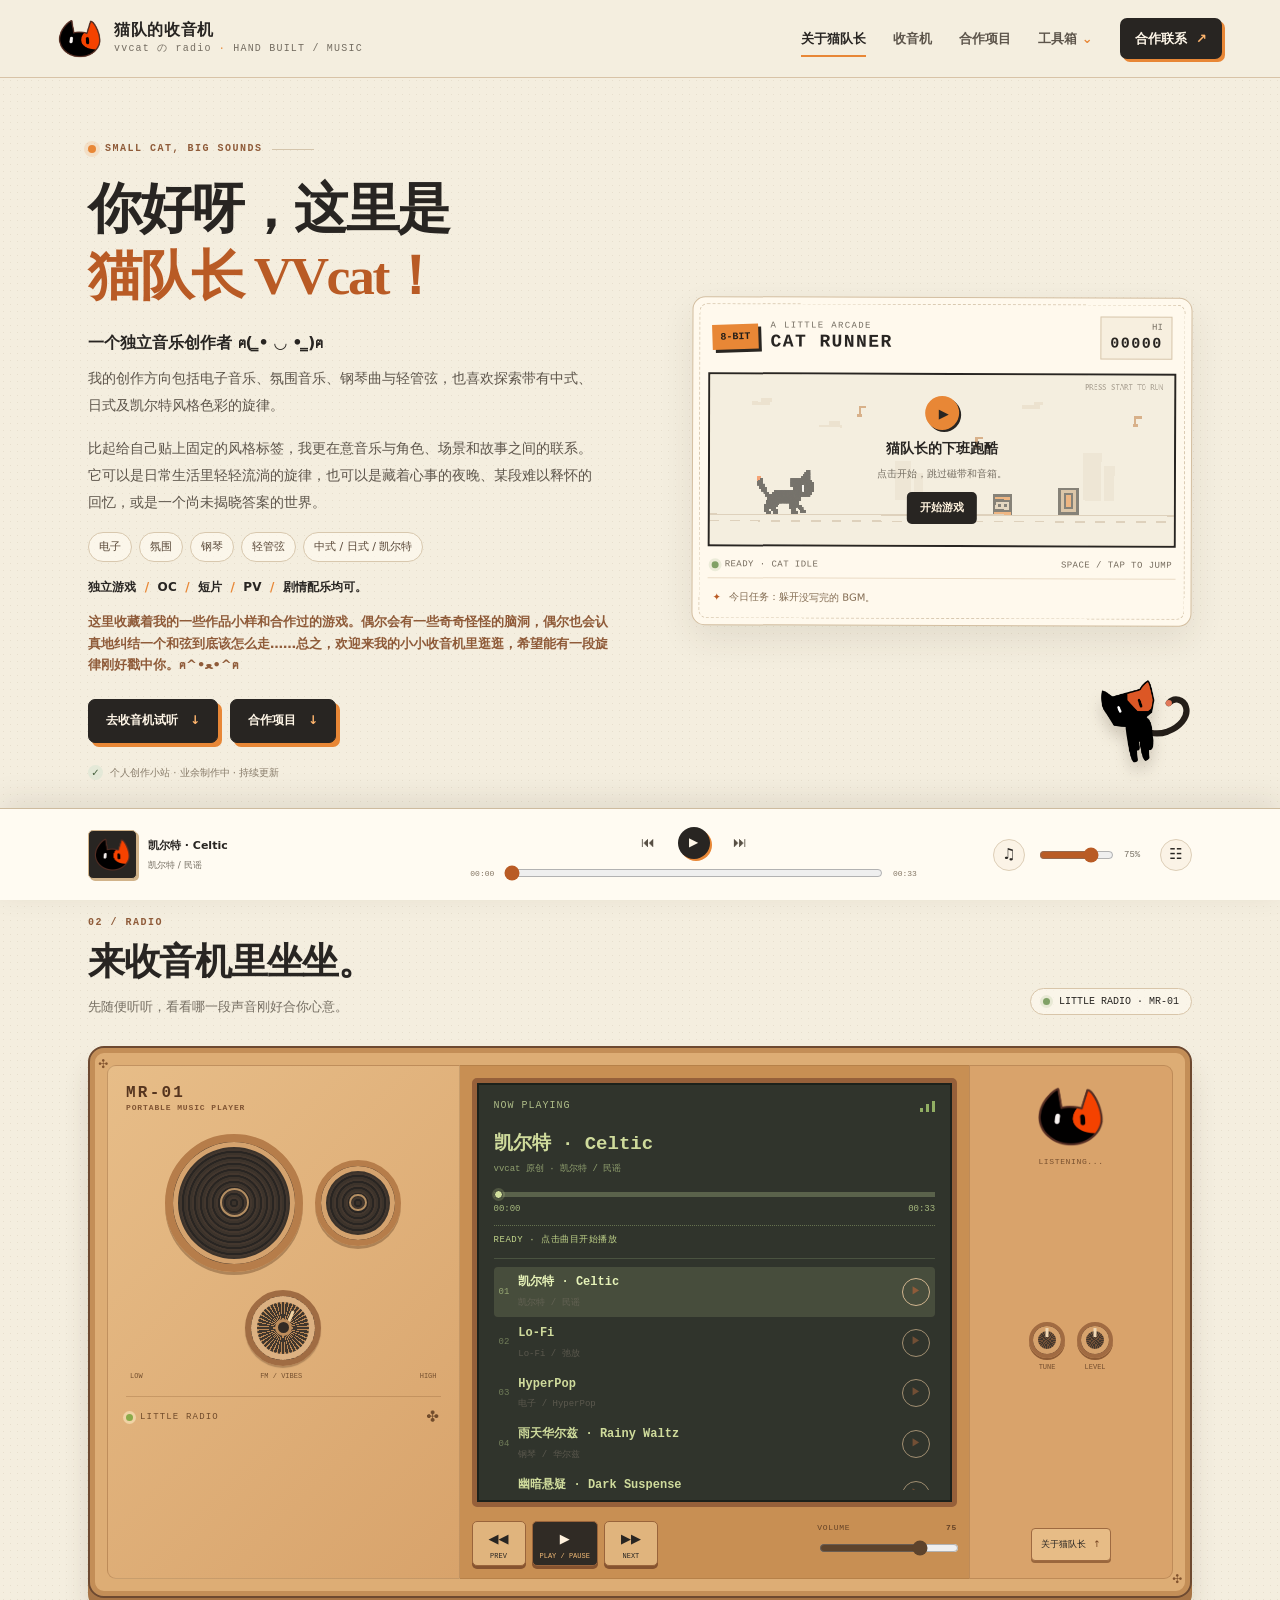
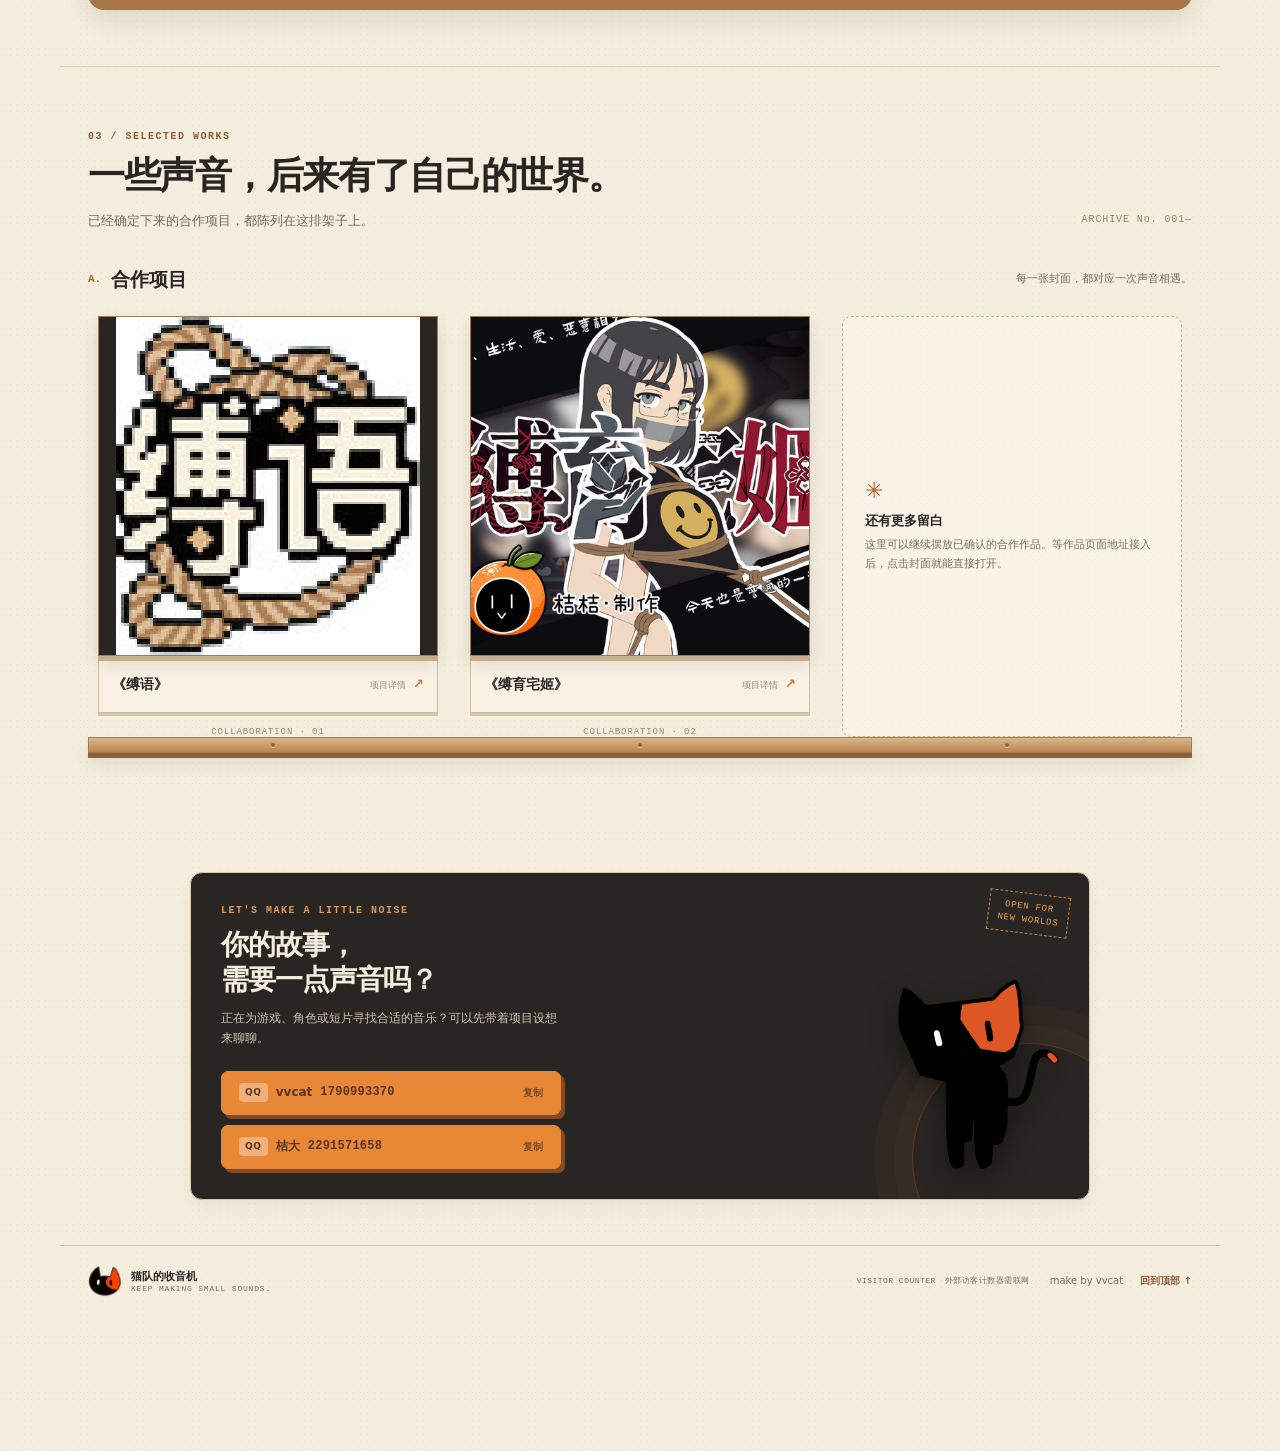
==== commit b5510903: "Add toolbox navigation to the audio cutter" ====
--- a/index.html
+++ b/index.html
@@ -24,6 +24,12 @@
         <a class="nav-link active" href="#intro">关于猫队长</a>
         <a class="nav-link" href="#radio">收音机</a>
         <a class="nav-link" href="#works">合作项目</a>
+        <details class="nav-toolbox" id="navToolbox">
+          <summary>工具箱 <span aria-hidden="true">⌄</span></summary>
+          <div class="toolbox-links">
+            <a href="https://onlineaudiocutter.pages.dev/#editor" target="_blank" rel="noopener">音频切分工具 <span aria-hidden="true">↗</span></a>
+          </div>
+        </details>
         <a class="nav-contact" href="#contact">合作联系 <span aria-hidden="true">↗</span></a>
       </nav>
     </div>
--- a/css/styles.css
+++ b/css/styles.css
@@ -104,3 +104,25 @@
 .contact-qq .qq-num{font-family:ui-monospace,SFMono-Regular,Menlo,monospace;font-size:12px;letter-spacing:.02em}
 .contact-qq .qq-action{font-size:10px;opacity:.72}
 .contact-qq:hover .qq-action,.contact-qq:focus-visible .qq-action{opacity:1}
+
+.nav-toolbox{position:relative}
+.nav-toolbox summary{
+  display:flex;align-items:center;gap:5px;padding:9px 0;
+  list-style:none;white-space:nowrap;cursor:pointer;color:#5d554b;
+}
+.nav-toolbox summary::-webkit-details-marker{display:none}
+.nav-toolbox summary:hover,.nav-toolbox[open] summary{color:var(--ink)}
+.nav-toolbox summary span,.toolbox-links span{color:var(--orange)}
+.nav-toolbox[open] summary span{transform:rotate(180deg)}
+.nav-toolbox summary:focus-visible,.toolbox-links a:focus-visible{outline:2px solid var(--orange);outline-offset:3px}
+.toolbox-links{
+  position:absolute;top:calc(100% + 4px);right:0;min-width:158px;
+  padding:5px;border:1px solid var(--line);border-radius:7px;
+  background:var(--white);box-shadow:0 8px 18px rgba(51,37,20,.14);
+}
+.toolbox-links a{display:flex;align-items:center;justify-content:space-between;gap:10px;padding:8px 10px;border-radius:4px;white-space:nowrap}
+.toolbox-links a:hover,.toolbox-links a:focus-visible{background:#f0e4ce}
+@media(max-width:760px){
+  .nav-toolbox summary{justify-content:space-between;padding:12px 10px}
+  .toolbox-links{position:static;margin:0 0 4px 10px;box-shadow:none}
+}
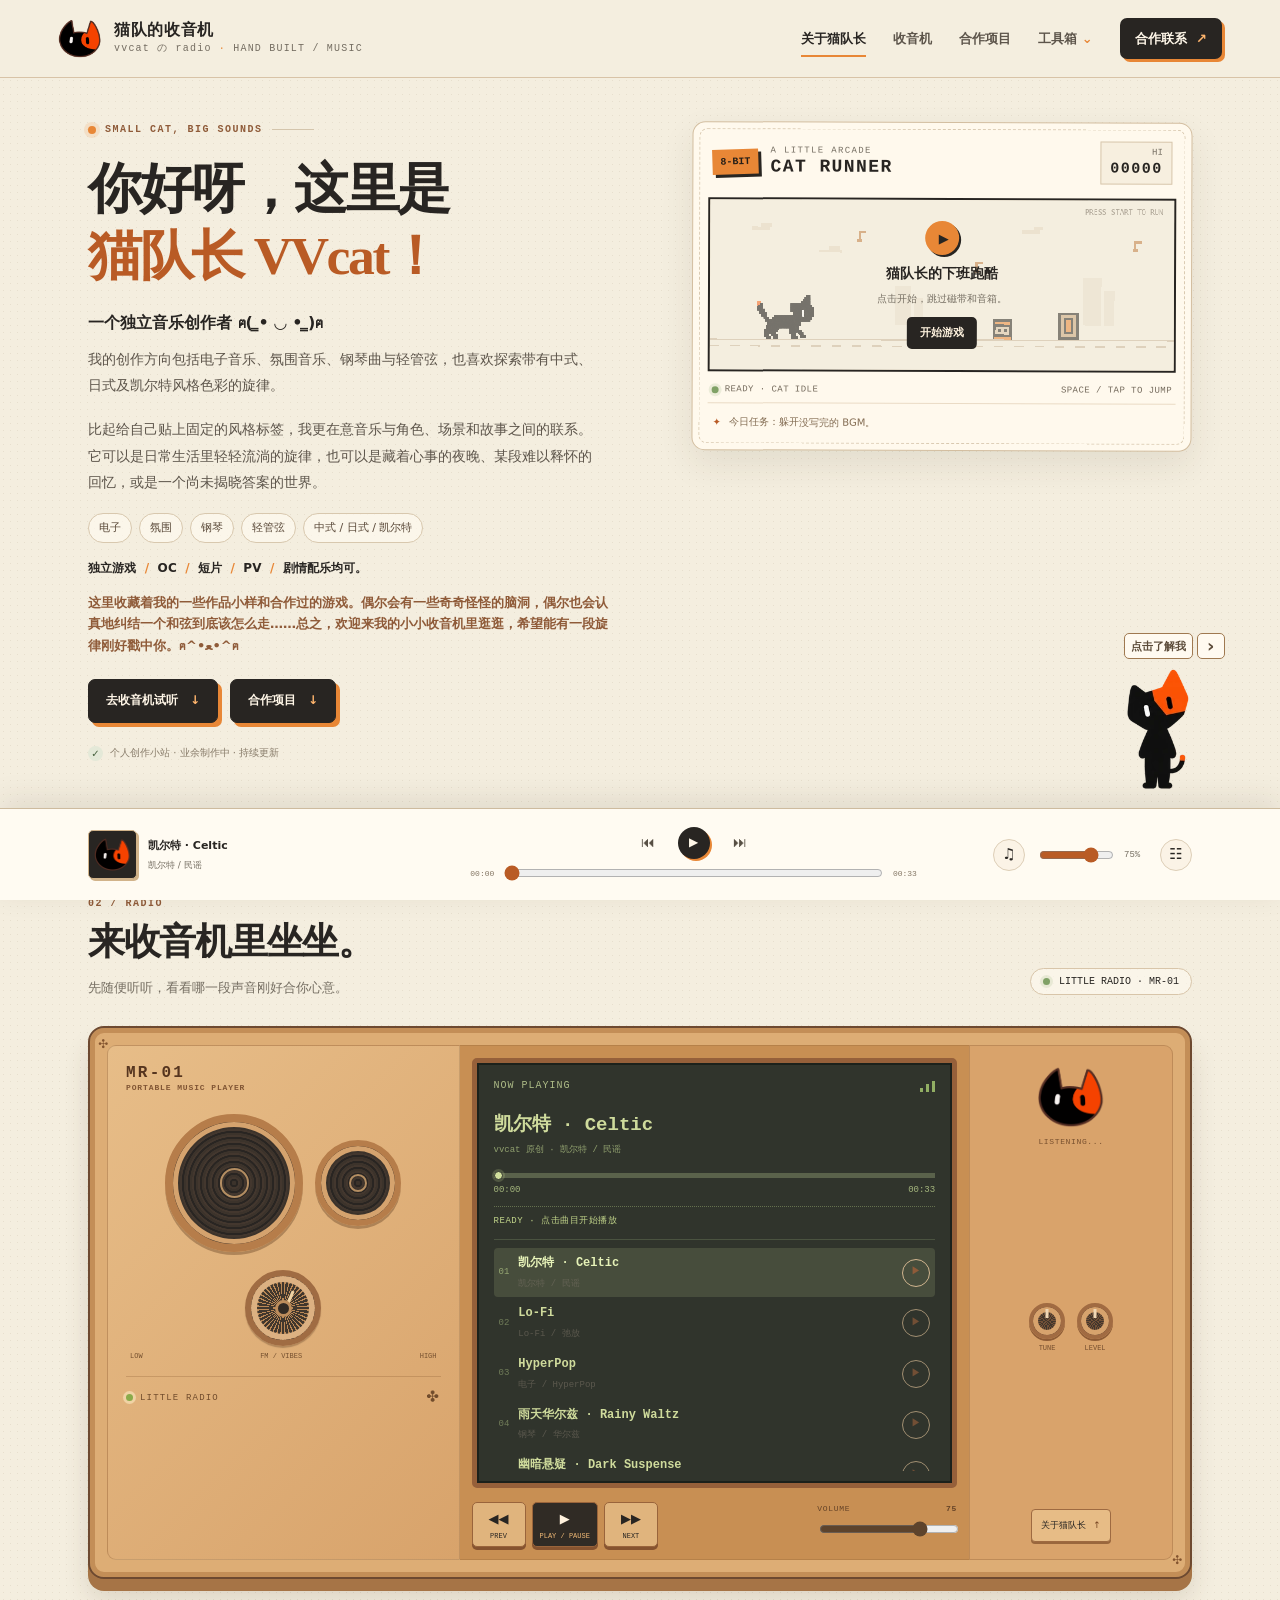
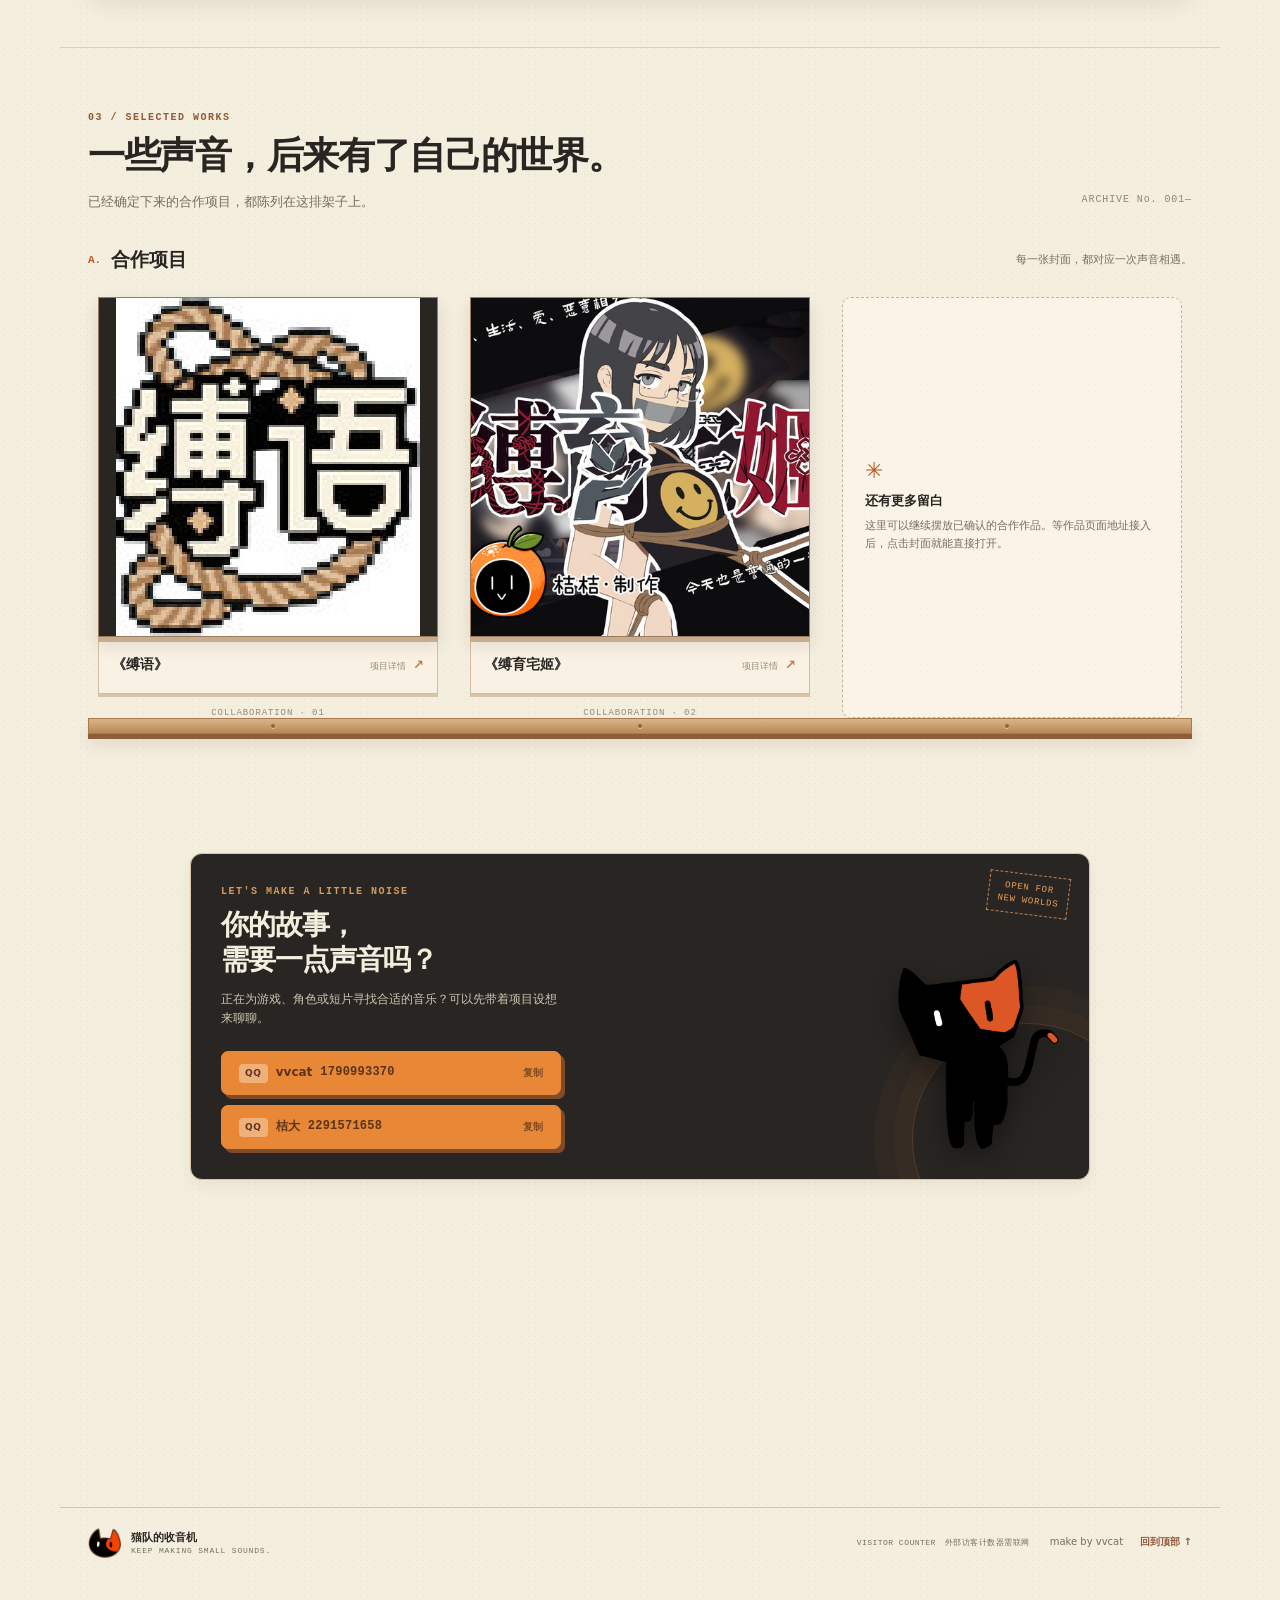
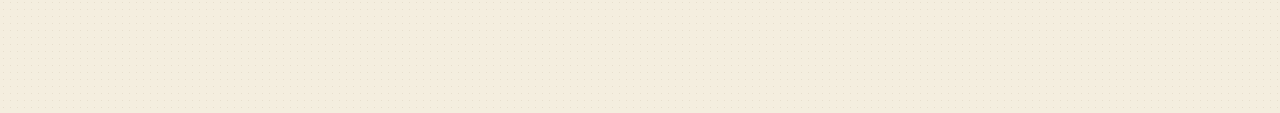
==== commit 41524f50: "Animate VVcat and align section navigation with the sticky header" ====
--- a/index.html
+++ b/index.html
@@ -8,7 +8,9 @@
   <title>猫队的收音机 vvcatのradio</title>
   <link rel="icon" type="image/png" href="assets/logo/logo.png">
   <link rel="stylesheet" href="css/styles.css">
+  <link rel="stylesheet" href="css/cat-companion.css">
   <script src="js/config.js" defer></script>
+  <script src="js/cat-companion.js" defer></script>
   <script src="js/app.js" defer></script>
 </head>
 <body>
@@ -21,7 +23,7 @@
       </a>
       <button class="menu-toggle" id="menuToggle" aria-expanded="false" aria-controls="mainNav" aria-label="打开导航菜单"><span></span><span></span><span></span></button>
       <nav class="main-nav" id="mainNav" aria-label="主导航">
-        <a class="nav-link active" href="#intro">关于猫队长</a>
+        <a class="nav-link active" href="#intro" aria-current="location">关于猫队长</a>
         <a class="nav-link" href="#radio">收音机</a>
         <a class="nav-link" href="#works">合作项目</a>
         <details class="nav-toolbox" id="navToolbox">
@@ -36,7 +38,7 @@
   </header>
 
   <main>
-    <section class="intro-section section-wrap" id="intro" aria-labelledby="intro-title">
+    <section class="intro-section section-wrap" id="intro" aria-labelledby="intro-title" tabindex="-1">
       <div class="intro-copy">
         <div class="eyebrow"><span class="eyebrow-dot"></span> SMALL CAT, BIG SOUNDS <span class="eyebrow-line"></span></div>
         <h1 id="intro-title">你好呀，这里是<br><span>猫队长 VVcat！</span></h1>
@@ -71,8 +73,8 @@
       </aside>
     </section>
 
-    <section class="radio-section section-wrap" id="radio" aria-labelledby="radio-heading">
-      <div class="section-heading">
+    <section class="radio-section section-wrap" aria-labelledby="radio-heading">
+      <div class="section-heading" id="radio" tabindex="-1">
         <div><p class="section-number">02 / RADIO</p><h2 id="radio-heading">来收音机里坐坐。</h2><p class="section-subtitle">先随便听听，看看哪一段声音刚好合你心意。</p></div>
         <div class="live-stamp"><span class="status-dot"></span> LITTLE RADIO · MR-01</div>
       </div>
@@ -106,14 +108,14 @@
         <div class="radio-side-panel">
           <div class="side-cat" aria-hidden="true"><img src="assets/logo/logo.png" alt="" width="68" height="68"><span>LISTENING...</span></div>
           <div class="radio-knobs"><div class="knob-wrap"><span class="knob knob-one"></span><small>TUNE</small></div><div class="knob-wrap"><span class="knob knob-two"></span><small>LEVEL</small></div></div>
-          <button class="about-trigger" id="aboutTrigger">关于猫队长 <span aria-hidden="true">↑</span></button>
+          <a class="about-trigger" href="#intro">关于猫队长 <span aria-hidden="true">↑</span></a>
         </div>
         <div class="radio-screws screws-a" aria-hidden="true">✣</div><div class="radio-screws screws-b" aria-hidden="true">✣</div>
       </div>
     </section>
 
-    <section class="works-section section-wrap" id="works" aria-labelledby="works-heading">
-      <div class="section-heading works-heading">
+    <section class="works-section section-wrap" aria-labelledby="works-heading">
+      <div class="section-heading works-heading" id="works" tabindex="-1">
         <div><p class="section-number">03 / SELECTED WORKS</p><h2 id="works-heading">一些声音，后来有了自己的世界。</h2><p class="section-subtitle">已经确定下来的合作项目，都陈列在这排架子上。</p></div>
         <span class="shelf-index">ARCHIVE No. 001—</span>
       </div>
@@ -139,12 +141,12 @@
       <div class="physical-shelf" aria-hidden="true"><span></span><span></span><span></span></div>
     </section>
 
-    <section class="about-contact-section section-wrap" id="contact">
-      <div class="contact-card">
+    <section class="about-contact-section section-wrap" aria-labelledby="contact-heading">
+      <div class="contact-card" id="contact" tabindex="-1">
         <div class="contact-copy">
           <div class="contact-stamp">OPEN FOR<br>NEW WORLDS</div>
           <p class="section-number">LET'S MAKE A LITTLE NOISE</p>
-          <h2>你的故事，<br>需要一点声音吗？</h2>
+          <h2 id="contact-heading">你的故事，<br>需要一点声音吗？</h2>
           <p>正在为游戏、角色或短片寻找合适的音乐？可以先带着项目设想来聊聊。</p>
           <div class="contact-qqs" id="contactQqs" aria-label="联系方式"></div>
         </div>
@@ -163,17 +165,21 @@
     <button class="dialog-close" id="messageClose" aria-label="关闭提示">×</button><p class="section-number">NOTICE</p><h2 id="messageTitle">还差一点配置</h2><p id="messageText">项目详情需要配置真实地址。</p><button class="button button-primary dialog-ok" id="messageOk">知道了</button>
   </dialog>
 
-  <aside class="cat-companion" id="catCompanion" aria-label="音乐陪伴小猫">
-    <div class="note-cloud" id="noteCloud" aria-hidden="true"></div>
-    <div class="cat-bubble" id="catBubble">LISTENING...</div>
-    <button class="cat-hint" id="catHint" type="button">点击了解我</button>
-    <div class="cat-figure">
-      <svg class="cat-tail" viewBox="0 0 160 120" aria-hidden="true">
-        <path d="M 10 86 C 26 102, 56 110, 86 100 C 118 88, 142 62, 134 36 C 128 16, 104 10, 90 26" fill="none" stroke="#241e19" stroke-width="16" stroke-linecap="round" />
-        <circle cx="90" cy="26" r="8" fill="#e2795a" />
-      </svg>
-      <img id="catImage" src="assets/cat/cat.png" alt="卡通小猫" draggable="false" />
-    </div>
+  <aside class="vvcat cat-companion is-intro" id="catCompanion" aria-label="音乐陪伴小猫">
+    <div class="vvcat-panel" id="radioCatPanel">
+      <div class="note-cloud" id="noteCloud" aria-hidden="true"></div>
+      <div class="cat-bubble" aria-hidden="true">LISTENING...</div>
+      <div class="vvcat-controls">
+        <a class="vvcat-hint" href="#intro">点击了解我</a>
+        <button class="vvcat-dock" type="button" aria-label="将小猫收至屏幕边缘" title="收起小猫，也可拖到屏幕边缘"><span aria-hidden="true">›</span></button>
+      </div>
+      <a class="vvcat-figure" href="#intro" aria-label="回到介绍区" draggable="false">
+        <img class="vvcat-fallback" src="assets/cat/cat.png" alt="" width="2048" height="2048" draggable="false">
+        <canvas class="vvcat-sprite" data-sprite="assets/vvcat-motions.webp" width="240" height="240" aria-hidden="true"></canvas>
+        <span class="vvcat-grab" aria-hidden="true"></span>
+      </a>
+    </div>
+    <button class="vvcat-tab" type="button" aria-label="展开小猫" aria-controls="radioCatPanel" aria-expanded="false" title="展开小猫"><img src="assets/logo/logo.png" alt="" width="20" height="20"><span aria-hidden="true">‹</span></button>
   </aside>
 
   <audio id="sharedAudio" preload="metadata"></audio>
--- a/css/styles.css
+++ b/css/styles.css
@@ -1,5 +1,5 @@
 :root{--ink:#282522;--paper:#f4eedf;--paper-deep:#e9dfcc;--orange:#e88736;--orange-deep:#b95b25;--brown:#8f5b39;--wood:#bd9a70;--line:#d4c5ac;--muted:#756e62;--white:#fffaf0;--green:#57734b;--shadow:0 14px 35px rgba(53,40,26,.09);--header-h:78px;--player-h:92px}
-*{box-sizing:border-box}html{scroll-behavior:smooth;scroll-padding-top:calc(var(--header-h) + 20px)}body{margin:0;background-color:var(--paper);color:var(--ink);font-family:ui-sans-serif,system-ui,-apple-system,BlinkMacSystemFont,"Segoe UI","Noto Sans SC","Microsoft YaHei",sans-serif;line-height:1.65;padding-bottom:calc(var(--player-h) + 28px);overflow-x:hidden;background-image:radial-gradient(rgba(120,94,57,.10) .65px,transparent .65px);background-size:7px 7px}a{color:inherit;text-decoration:none}button,input{font:inherit}button{color:inherit}.skip-link{position:fixed;left:12px;top:-80px;z-index:300;background:var(--ink);color:var(--white);padding:10px 15px;border-radius:8px}.skip-link:focus{top:12px}.site-header{height:var(--header-h);position:sticky;top:0;z-index:50;background:rgba(244,238,223,.96);backdrop-filter:blur(12px);border-bottom:1px solid rgba(189,154,112,.5)}.header-inner{max-width:1220px;height:100%;padding:0 28px;margin:auto;display:flex;align-items:center;justify-content:space-between;gap:28px}.brand{display:flex;align-items:center;gap:12px;min-width:max-content}.brand img{width:44px;height:44px;object-fit:contain}.brand-copy{display:flex;flex-direction:column;line-height:1.25}.brand-copy strong{font-size:16px;letter-spacing:.04em}.brand-copy small{font:10px/1.7 ui-monospace,SFMono-Regular,Menlo,monospace;letter-spacing:.12em;color:var(--muted)}.brand-copy i{color:var(--orange);font-style:normal}.main-nav{display:flex;align-items:center;gap:clamp(14px,2.1vw,29px);font-size:13px;font-weight:650}.nav-link{padding:9px 0;position:relative;color:#5d554b;transition:color .2s ease}.nav-link:after{content:"";position:absolute;left:0;right:100%;bottom:1px;height:2px;background:var(--orange);transition:right .2s ease}.nav-link:hover,.nav-link.active{color:var(--ink)}.nav-link:hover:after,.nav-link.active:after{right:0}.nav-contact{background:var(--ink);color:#fff7e9;padding:10px 15px;border-radius:7px;box-shadow:3px 3px 0 var(--orange);transition:transform .18s,box-shadow .18s;white-space:nowrap}.nav-contact span{color:#ffb56d;margin-left:5px}.nav-contact:hover{transform:translate(2px,2px);box-shadow:1px 1px 0 var(--orange)}.menu-toggle{display:none;border:1px solid var(--line);background:var(--white);border-radius:8px;width:42px;height:42px;padding:10px;cursor:pointer}.menu-toggle span{display:block;height:2px;background:var(--ink);margin:4px 0;border-radius:2px}
+*{box-sizing:border-box}html{scroll-behavior:smooth;scroll-padding-top:calc(var(--header-h) + 12px)}body{margin:0;background-color:var(--paper);color:var(--ink);font-family:ui-sans-serif,system-ui,-apple-system,BlinkMacSystemFont,"Segoe UI","Noto Sans SC","Microsoft YaHei",sans-serif;line-height:1.65;padding-bottom:calc(var(--player-space,var(--player-h)) + 28px);overflow-x:hidden;background-image:radial-gradient(rgba(120,94,57,.10) .65px,transparent .65px);background-size:7px 7px}a{color:inherit;text-decoration:none}button,input{font:inherit}button{color:inherit}.skip-link{position:fixed;left:12px;top:-80px;z-index:300;background:var(--ink);color:var(--white);padding:10px 15px;border-radius:8px}.skip-link:focus{top:12px}.site-header{height:var(--header-h);position:sticky;top:0;z-index:50;background:rgba(244,238,223,.96);backdrop-filter:blur(12px);border-bottom:1px solid rgba(189,154,112,.5)}.header-inner{max-width:1220px;height:100%;padding:0 28px;margin:auto;display:flex;align-items:center;justify-content:space-between;gap:28px}.brand{display:flex;align-items:center;gap:12px;min-width:max-content}.brand img{width:44px;height:44px;object-fit:contain}.brand-copy{display:flex;flex-direction:column;line-height:1.25}.brand-copy strong{font-size:16px;letter-spacing:.04em}.brand-copy small{font:10px/1.7 ui-monospace,SFMono-Regular,Menlo,monospace;letter-spacing:.12em;color:var(--muted)}.brand-copy i{color:var(--orange);font-style:normal}.main-nav{display:flex;align-items:center;gap:clamp(14px,2.1vw,29px);font-size:13px;font-weight:650}.nav-link{padding:9px 0;position:relative;color:#5d554b;transition:color .2s ease}.nav-link:after{content:"";position:absolute;left:0;right:100%;bottom:1px;height:2px;background:var(--orange);transition:right .2s ease}.nav-link:hover,.nav-link.active{color:var(--ink)}.nav-link:hover:after,.nav-link.active:after{right:0}.nav-contact{background:var(--ink);color:#fff7e9;padding:10px 15px;border-radius:7px;box-shadow:3px 3px 0 var(--orange);transition:transform .18s,box-shadow .18s;white-space:nowrap}.nav-contact span{color:#ffb56d;margin-left:5px}.nav-contact:hover{transform:translate(2px,2px);box-shadow:1px 1px 0 var(--orange)}.menu-toggle{display:none;border:1px solid var(--line);background:var(--white);border-radius:8px;width:42px;height:42px;padding:10px;cursor:pointer}.menu-toggle span{display:block;height:2px;background:var(--ink);margin:4px 0;border-radius:2px}
 .section-wrap{max-width:1160px;margin:0 auto;padding-left:28px;padding-right:28px}.intro-section{padding-top:63px;padding-bottom:70px;display:grid;grid-template-columns:minmax(0,1fr) minmax(390px,.95fr);align-items:center;gap:clamp(36px,6vw,78px);min-height:590px}.eyebrow,.section-number{font-family:ui-monospace,SFMono-Regular,Menlo,monospace;letter-spacing:.15em;font-size:10px;font-weight:800;color:var(--brown)}.eyebrow{display:flex;align-items:center;gap:9px;margin-bottom:18px}.eyebrow-dot{display:inline-block;width:8px;height:8px;background:var(--orange);border-radius:50%;box-shadow:0 0 0 4px rgba(232,135,54,.15)}.eyebrow-line{height:1px;width:42px;background:var(--line)}h1,h2,h3,p{margin-top:0}.intro-copy h1{font-family:Georgia,"Noto Serif SC",serif;font-size:clamp(37px,4.2vw,55px);line-height:1.25;letter-spacing:-.045em;font-weight:800;margin:0 0 20px}.intro-copy h1 span{color:var(--orange-deep);display:inline-block}.intro-lead{font-weight:750;font-size:16px;margin-bottom:9px}.intro-body{font-size:14px;color:#5d554b;max-width:510px;line-height:1.9;margin-bottom:17px}.style-tags{display:flex;gap:7px;flex-wrap:wrap;margin:0 0 16px}.style-tags span{font-size:11px;color:#5a4939;border:1px solid #d8c8ae;background:rgba(255,250,240,.7);border-radius:999px;padding:5px 10px}.for-who{font-size:12px;font-weight:750;letter-spacing:.01em;margin:0 0 13px}.for-who b{color:var(--orange);padding:0 4px}.intro-tail{font-size:13px;color:var(--brown);margin-bottom:23px;font-weight:620}.intro-tail span{white-space:nowrap}.intro-actions{display:flex;align-items:center;gap:12px;flex-wrap:wrap}.button{min-height:44px;display:inline-flex;align-items:center;justify-content:center;gap:12px;padding:0 17px;border-radius:7px;font-size:12px;font-weight:760;border:1px solid transparent;cursor:pointer;transition:transform .18s,background .18s,box-shadow .18s;white-space:nowrap}.button-primary{background:var(--ink);color:#fff6e7;box-shadow:4px 4px 0 var(--orange);border-color:var(--ink)}.button-primary span{color:#ffb56d}.button-primary:hover{transform:translate(2px,2px);box-shadow:2px 2px 0 var(--orange)}.button-quiet{border-color:#cab89d;background:rgba(255,250,240,.55)}.button-quiet:hover{background:var(--white);transform:translateY(-2px)}.intro-footnote{font-size:10px;color:#897d6b;margin-top:22px;display:flex;align-items:center;gap:7px}.tiny-check{display:inline-grid;place-items:center;width:15px;height:15px;background:#e4e9d8;color:#46603e;border-radius:50%;font-weight:900}
 .runner-card{min-width:0;background:#fff9ed;border:1px solid #d3bea0;border-radius:13px;padding:15px;box-shadow:var(--shadow);position:relative;transform:rotate(.2deg)}.runner-card:before{content:"";position:absolute;inset:6px;border:1px dashed #d9c9b0;border-radius:8px;pointer-events:none}.runner-topline,.runner-bottom,.runner-note{position:relative;z-index:1}.runner-topline{display:flex;align-items:center;gap:12px;margin:3px 4px 14px}.pixel-badge{font:800 10px ui-monospace,monospace;background:var(--orange);color:#241e18;padding:7px 8px;box-shadow:3px 3px 0 #292622;transform:rotate(-2deg)}.runner-kicker{font:9px ui-monospace,monospace;letter-spacing:.15em;color:var(--muted);margin:0}.runner-topline h2{font-size:18px;letter-spacing:.08em;font-family:ui-monospace,monospace;margin:0;line-height:1.3}.runner-score{margin-left:auto;border:1px solid #d8c7ad;padding:5px 9px;text-align:right;min-width:68px;background:#f7efdf}.runner-score small,.runner-score strong{display:block;font-family:ui-monospace,monospace;line-height:1.3}.runner-score small{color:var(--muted);font-size:9px}.runner-score strong{font-size:15px;letter-spacing:.1em}.game-screen-wrap{height:auto;aspect-ratio:640/238;position:relative;background:#f4eedf;border:2px solid var(--ink);box-shadow:inset 0 0 0 5px #ded0b7;overflow:hidden;z-index:1}.game-screen-wrap canvas{display:block;width:100%;height:100%;image-rendering:pixelated;image-rendering:crisp-edges;outline:none;cursor:pointer}.game-screen-wrap canvas:focus-visible{outline:3px solid var(--orange);outline-offset:-5px}.game-overlay{position:absolute;inset:0;display:flex;align-items:center;justify-content:center;flex-direction:column;gap:5px;background:rgba(244,238,223,.46);text-align:center;padding:12px}.overlay-icon{width:34px;height:34px;border-radius:50%;background:var(--orange);display:grid;place-items:center;font-size:13px;padding-left:3px;box-shadow:2px 2px 0 var(--ink);margin-bottom:2px}.game-overlay strong{font-size:14px}.game-overlay span:not(.overlay-icon){font-size:10px;color:var(--muted)}.game-start{margin-top:5px;background:var(--ink);color:#fff3df;border:0;border-radius:5px;padding:7px 13px;font-size:11px;font-weight:750;cursor:pointer}.game-start:hover{background:var(--orange-deep)}.runner-bottom{font:9px ui-monospace,monospace;display:flex;justify-content:space-between;gap:12px;color:#756b5d;padding:13px 4px 8px;letter-spacing:.05em}.runner-bottom>span:first-child{display:flex;align-items:center;gap:6px}.status-dot{display:inline-block;width:7px;height:7px;border-radius:50%;background:#80a166;box-shadow:0 0 0 3px rgba(128,161,102,.15)}.runner-note{border-top:1px solid #eadbc5;padding:11px 5px 3px;color:#826b51;font-size:10px}.runner-note span{color:var(--orange-deep);padding-right:5px}
 .radio-section{padding-top:63px;padding-bottom:68px;border-top:1px solid rgba(198,177,145,.5)}.section-heading{display:flex;align-items:flex-end;justify-content:space-between;gap:24px;margin-bottom:28px}.section-number{margin-bottom:7px}.section-heading h2,.about-card-copy h2,.contact-card h2{font-family:Georgia,"Noto Serif SC",serif;font-size:clamp(27px,3vw,37px);letter-spacing:-.035em;line-height:1.26;margin:0 0 11px}.section-subtitle{color:var(--muted);font-size:13px;margin:0}.live-stamp{border:1px solid #d8c5a9;background:rgba(255,250,240,.62);border-radius:999px;padding:7px 12px;font:10px ui-monospace,monospace;white-space:nowrap;display:flex;align-items:center;gap:9px;margin-bottom:3px}.radio-shell{position:relative;display:grid;grid-template-columns:minmax(215px,.83fr) minmax(330px,1.2fr) minmax(130px,.48fr);gap:0;background:#ddad75;border:2px solid #6d4930;border-radius:16px;padding:17px;box-shadow:inset 0 0 0 5px #c38e57,0 12px 0 #a67446,0 20px 26px rgba(71,48,29,.14);overflow:hidden}.radio-left-panel,.radio-main-panel,.radio-side-panel{min-width:0}.radio-left-panel{padding:18px 18px 12px;background:linear-gradient(135deg,#e7bd88,#d8a36b);border:1px solid rgba(112,70,38,.26);border-radius:9px 0 0 9px}.radio-brand-sticker{display:flex;flex-direction:column;gap:1px;font:900 16px ui-monospace,monospace;letter-spacing:.14em;color:#56351f}.radio-brand-sticker small{font-size:8px;letter-spacing:.11em;color:#805534}.speaker-row{display:flex;align-items:center;justify-content:center;gap:12px;margin:22px 0 18px}.speaker{border-radius:50%;border:8px solid #b67d4a;background:repeating-radial-gradient(circle at center,#3c332b 0 2px,#292522 2.5px 4px,#43372e 4.5px 6px);box-shadow:inset 0 0 0 5px #d5a36e,0 3px 0 rgba(82,47,21,.35);display:grid;place-items:center}.speaker-large{width:min(138px,68%);aspect-ratio:1}.speaker-small{width:min(86px,34%);aspect-ratio:1;border-width:6px}.speaker span{display:block;width:24%;height:24%;border:2px solid rgba(221,173,117,.75);border-radius:50%}.radio-dial-block{margin-top:7px}.dial{width:76px;height:76px;border:6px solid #a06c43;border-radius:50%;margin:auto;background:repeating-conic-gradient(#41372d 0 3deg,#ba8856 3deg 6deg,#41372d 6deg 9deg);display:grid;place-items:center;box-shadow:inset 0 0 0 6px #dcb182,0 2px 1px rgba(74,44,24,.3);position:relative}.dial-needle{position:absolute;left:50%;top:13px;transform:translateX(-50%) rotate(23deg);width:3px;height:26px;background:#f1d4a4;transform-origin:bottom center}.dial-center{width:17px;height:17px;border-radius:50%;background:#332b24;border:3px solid #bd8d5c;z-index:1}.dial-label{display:flex;justify-content:space-between;font:7px ui-monospace,monospace;color:#75502f;margin:6px 4px 0}.radio-lower-line{display:flex;align-items:center;gap:7px;font:9px ui-monospace,monospace;letter-spacing:.13em;color:#714c2c;border-top:1px solid rgba(123,76,39,.25);padding-top:13px;margin-top:16px}.radio-light{width:7px;height:7px;border-radius:50%;background:#8aab4a;box-shadow:0 0 0 3px #f0d3a5}.radio-screw{margin-left:auto;font-size:12px}.radio-main-panel{background:#c88f53;padding:12px;display:flex;flex-direction:column;gap:14px;border-top:1px solid rgba(112,70,38,.2);border-bottom:1px solid rgba(112,70,38,.2)}.lcd-screen{background:#30342c;color:#a5b77d;border:5px solid #96603a;border-radius:5px;padding:15px 17px 12px;box-shadow:inset 0 0 0 2px #1c211b;min-height:178px;font-family:ui-monospace,SFMono-Regular,Menlo,monospace}.lcd-head{display:flex;justify-content:space-between;align-items:center;color:#aebc87;font-size:10px;letter-spacing:.1em}.lcd-signal{display:flex;gap:3px;align-items:end;height:12px}.lcd-signal i{display:block;width:3px;background:#91ae63;height:4px}.lcd-signal i:nth-child(2){height:8px}.lcd-signal i:nth-child(3){height:11px}.lcd-track-title{font-size:clamp(14px,1.6vw,19px);font-weight:800;margin:15px 0 2px;color:#cfdb9c;white-space:nowrap;overflow:hidden;text-overflow:ellipsis}.lcd-track-sub{font-size:9px;opacity:.82;min-height:15px;overflow:hidden;text-overflow:ellipsis;white-space:nowrap}.lcd-progress-track{display:block;appearance:none;-webkit-appearance:none;width:100%;height:5px;border:0;border-radius:0;padding:0;margin:15px 0 5px;background:linear-gradient(to right,#d1df9c 0%,#d1df9c var(--progress,0%),#5a624b var(--progress,0%),#5a624b 100%);cursor:pointer;outline-offset:4px}.lcd-progress-track::-webkit-slider-thumb{-webkit-appearance:none;width:9px;height:9px;border:1px solid #30342c;border-radius:50%;background:#d1df9c;box-shadow:0 0 0 2px rgba(209,223,156,.2)}.lcd-progress-track::-moz-range-thumb{width:8px;height:8px;border:1px solid #30342c;border-radius:50%;background:#d1df9c}.lcd-time{display:flex;justify-content:space-between;font-size:9px}.lcd-state{margin-top:8px;padding-top:7px;border-top:1px dotted #65714f;font-size:9px;letter-spacing:.06em;color:#c1d48a;min-height:23px}.radio-controls{display:flex;align-items:center;justify-content:space-between;gap:12px}.transport-controls{display:flex;align-items:center;gap:6px}.hardware-btn{min-width:54px;height:45px;background:#e0b47d;border:1px solid #99643b;border-radius:5px;box-shadow:0 3px 0 #86532f;padding:5px 7px;cursor:pointer;font-size:13px;display:flex;align-items:center;justify-content:center;flex-direction:column;transition:transform .12s,box-shadow .12s}.hardware-btn small{font:7px ui-monospace,monospace;margin-top:3px}.hardware-btn:hover{background:#f0c996}.hardware-btn:active{transform:translateY(2px);box-shadow:0 1px 0 #86532f}.hardware-btn.main-play{background:#302b25;color:#fff2dd;min-width:66px}.hardware-btn.main-play small{color:#f2bb77}.volume-control{min-width:85px;flex:1;max-width:140px}.volume-control label{display:flex;justify-content:space-between;align-items:center;gap:5px;font:8px ui-monospace,monospace;color:#654327;letter-spacing:.09em;margin-bottom:6px}.volume-control input,.bottom-volume-wrap input{width:100%;accent-color:#5d432c;cursor:pointer}.radio-side-panel{background:#d9a36b;border:1px solid rgba(112,70,38,.26);border-radius:0 9px 9px 0;display:flex;flex-direction:column;align-items:center;justify-content:space-between;padding:17px 10px}.side-cat{display:flex;flex-direction:column;align-items:center;gap:6px;font:8px ui-monospace,monospace;color:#78502f;letter-spacing:.08em;text-align:center}.side-cat img{width:68px;height:68px;image-rendering:auto}.radio-knobs{display:flex;justify-content:center;gap:12px;margin:20px 0}.knob-wrap{display:flex;flex-direction:column;align-items:center;gap:5px}.knob-wrap small{font:7px ui-monospace,monospace;color:#754e2f}.knob{width:36px;height:36px;border-radius:50%;border:4px solid #a16b42;background:repeating-conic-gradient(#42362c 0 8deg,#735137 8deg 15deg);box-shadow:inset 0 0 0 5px #d7a36d,0 2px 0 #8d5b35;position:relative}.knob:before{content:"";position:absolute;width:3px;height:9px;top:2px;left:50%;transform:translateX(-50%);background:#f0d7b5}.about-trigger{font-size:9px;background:#e7bc86;border:1px solid #9e6a41;border-radius:4px;padding:8px 9px;cursor:pointer;white-space:nowrap;box-shadow:0 2px 0 #9a673d}.about-trigger span{color:#754321;margin-left:4px}.about-trigger:hover{background:#f1cf9e}.radio-screws{position:absolute;color:#83542f;font-size:12px;pointer-events:none}.screws-a{top:7px;left:8px}.screws-b{bottom:6px;right:8px}
@@ -49,23 +49,14 @@
 /* 3) Logo / 小猫图片按原始比例显示 */
 .brand img,.side-cat img,.footer-brand img,.mini-cover img{object-fit:contain}
 
-/* 4) 悬浮小猫挂件：位于常驻播放栏上方，可拖拽，播放时冒音符 */
-.cat-companion{position:fixed;right:6%;bottom:calc(var(--player-h,78px) + 18px);z-index:15;width:clamp(120px,11vw,190px);pointer-events:none}
-.cat-figure{position:relative}
-.cat-tail{position:absolute;right:5%;bottom:36%;z-index:0;width:44%;height:auto;transform-origin:6% 72%;animation:tailSway 4.2s ease-in-out infinite}
-@keyframes tailSway{0%,100%{transform:rotate(-5deg)}50%{transform:rotate(4.5deg)}}
-.cat-companion img{position:relative;z-index:1;display:block;width:100%;height:auto;object-fit:contain;filter:drop-shadow(0 10px 7px rgba(67,51,34,.2));pointer-events:auto;cursor:pointer;touch-action:none}
-.cat-figure.is-dragging{animation:none}
-
-/* 已经在介绍区时，猫头顶的「点击了解我」提示没有存在意义，直接收起来 */
-.cat-companion.is-intro .cat-hint{opacity:0;visibility:hidden}
-.cat-figure.is-dragging img{cursor:grabbing}
-.cat-companion.is-listening .cat-figure{animation:catBop 1.05s infinite ease-in-out}
-@keyframes catBop{0%,100%{transform:translateY(0) rotate(-1deg)}50%{transform:translateY(-6px) rotate(1.1deg)}}
-.cat-hint{position:absolute;left:26%;bottom:99%;z-index:2;font-family:inherit;padding:8px 13px;border:2px solid #584733;border-radius:13px 13px 13px 4px;background:rgba(251,245,225,.94);color:#5c4c3a;font-size:12px;font-weight:900;letter-spacing:.1em;white-space:nowrap;box-shadow:0 5px 10px rgba(60,47,33,.16);animation:hintBob 2.4s ease-in-out infinite;transition:opacity .25s ease,visibility .25s ease;pointer-events:auto;cursor:pointer}
-.cat-hint::after{content:"";position:absolute;left:18px;bottom:-7px;width:11px;height:11px;transform:rotate(45deg);background:rgba(251,245,225,.94);border-right:2px solid #584733;border-bottom:2px solid #584733}
-@keyframes hintBob{0%,100%{transform:translateY(0)}50%{transform:translateY(-5px)}}
-.cat-companion.is-listening .cat-hint{opacity:0;visibility:hidden}
+.cat-companion {
+  --vvcat-right:4%;--vvcat-bottom:calc(var(--player-space,var(--player-h)) + 8px);
+  --vvcat-width:clamp(104px,11vw,150px);--vvcat-z:70;
+  --vvcat-ink:#5c4c3a;--vvcat-surface:var(--white);--vvcat-line:#9f7950;--vvcat-accent:var(--orange-deep);
+}
+.cat-companion .vvcat-dock {font-size:18px}
+.cat-companion.is-intro .vvcat-hint,.cat-companion.is-listening .vvcat-hint {visibility:hidden}
+.cat-companion[data-dock] .cat-bubble,.cat-companion[data-dock] .note-cloud {visibility:hidden}
 .cat-bubble{position:absolute;right:74%;bottom:70%;padding:6px 9px;border:2px solid #584733;border-radius:14px 14px 7px 14px;background:rgba(251,245,225,.9);color:#5c4c3a;font-family:"Courier New",monospace;font-size:7px;font-weight:900;letter-spacing:.08em;box-shadow:0 4px 6px rgba(60,47,33,.12);transform:rotate(-3deg);opacity:0;transition:opacity .25s ease,transform .25s ease}
 .cat-companion.is-listening .cat-bubble{opacity:.92;transform:rotate(-3deg) translateY(-3px)}
 .note-cloud{position:absolute;inset:0;overflow:visible}
@@ -74,8 +65,7 @@
 
 @media (max-width:760px){
   .lcd-track-list{max-height:168px}
-  .cat-companion{width:104px;right:2px;bottom:calc(var(--player-h,76px) + 18px)}
-  .cat-hint{left:8%;padding:6px 10px;font-size:10.5px}
+  .cat-companion{--vvcat-right:5px;--vvcat-width:104px}
   .about-contact-section .contact-card{width:100%}
 }
 
@@ -126,3 +116,17 @@
   .nav-toolbox summary{justify-content:space-between;padding:12px 10px}
   .toolbox-links{position:static;margin:0 0 4px 10px;box-shadow:none}
 }
+
+
+/* Keep navigation targets at the content, below the sticky header. */
+.intro-section {
+  min-height: 0;
+  align-items: start;
+  padding-top: clamp(24px, 3.4vw, 46px);
+}
+.about-contact-section {
+  align-content: start;
+  min-height: max(0px, calc(100svh - var(--header-h) - var(--player-space,var(--player-h)) - 76px));
+}
+.nav-contact.active {box-shadow: 3px 3px 0 var(--orange-deep)}
+.about-trigger {display:inline-block;text-align:center}
--- a/css/cat-companion.css
+++ b/css/cat-companion.css
@@ -0,0 +1,88 @@
+.vvcat {
+  position: fixed;
+  right: var(--vvcat-right);
+  bottom: var(--vvcat-bottom);
+  z-index: var(--vvcat-z, 70);
+  width: var(--vvcat-width);
+  pointer-events: none;
+  transform: translateX(var(--vvcat-offset, 0px));
+  transition: transform .32s cubic-bezier(.2, .7, .25, 1);
+}
+.vvcat-panel { padding-top: 26px; }
+.vvcat-controls {
+  position: absolute;
+  top: 0;
+  right: 4px;
+  z-index: 2;
+  display: flex;
+  justify-content: flex-end;
+  gap: 4px;
+}
+.vvcat-figure {
+  position: relative;
+  display: block;
+  aspect-ratio: 1;
+  transition: transform .24s ease, opacity .24s ease;
+}
+.vvcat-sprite, .vvcat-fallback { display: block; width: 100%; height: auto; }
+.vvcat-sprite, .vvcat-ready .vvcat-fallback { display: none; }
+.vvcat-ready .vvcat-sprite { display: block; }
+.vvcat-grab {
+  position: absolute;
+  inset: 7% 23% 7% 24%;
+  pointer-events: auto;
+  touch-action: none;
+  cursor: grab;
+}
+.vvcat.is-dragging .vvcat-grab { cursor: grabbing; }
+.vvcat-hint, .vvcat-dock, .vvcat-tab {
+  color: var(--vvcat-ink);
+  background: var(--vvcat-surface);
+  border: 1px solid var(--vvcat-line);
+  border-radius: 5px;
+  font: 600 11px/1.2 system-ui, sans-serif;
+  white-space: nowrap;
+  pointer-events: auto;
+}
+.vvcat-hint { display: flex; align-items: center; gap: 4px; padding: 4px 6px; }
+.vvcat-dock { display: grid; place-items: center; width: 28px; min-height: 26px; padding: 0; cursor: pointer; }
+.vvcat-hint span, .vvcat-tab span { color: var(--vvcat-accent); }
+.vvcat-hint:hover, .vvcat-dock:hover, .vvcat-tab:hover { border-color: var(--vvcat-accent); }
+.vvcat-hint:focus-visible, .vvcat-dock:focus-visible, .vvcat-tab:focus-visible {
+  outline: 2px solid var(--vvcat-accent);
+  outline-offset: 1px;
+}
+.vvcat-tab {
+  position: absolute;
+  right: 0;
+  bottom: 16%;
+  z-index: 2;
+  display: flex;
+  align-items: center;
+  justify-content: center;
+  gap: 3px;
+  min-width: 36px;
+  min-height: 34px;
+  padding: 2px 4px;
+  visibility: hidden;
+  cursor: pointer;
+}
+.vvcat-tab:focus-visible { outline-offset: -3px; }
+.vvcat[data-edge=left] .vvcat-tab { left: 0; right: auto; flex-direction: row-reverse; }
+.vvcat[data-edge=left] .vvcat-tab span { transform: scaleX(-1); }
+.vvcat[data-dock=left] { --vvcat-direction: -1; }
+.vvcat[data-dock=right] { --vvcat-direction: 1; }
+.vvcat[data-dock] .vvcat-figure {
+  opacity: 0;
+  transform: translateX(calc(var(--vvcat-direction) * 72%)) scale(.75);
+}
+.vvcat[data-dock] .vvcat-controls, .vvcat[data-dock] .vvcat-grab { visibility: hidden; }
+.vvcat[data-dock] .vvcat-tab { visibility: visible; }
+.vvcat[data-docking] .vvcat-figure {
+  opacity: 1;
+  transform: translateX(calc(var(--vvcat-direction) * 5.9375%));
+}
+.vvcat[data-dock=left] .vvcat-sprite { transform: scaleX(-1); }
+@media (prefers-reduced-motion: reduce) {
+  .vvcat, .vvcat-figure { transition: none; }
+}
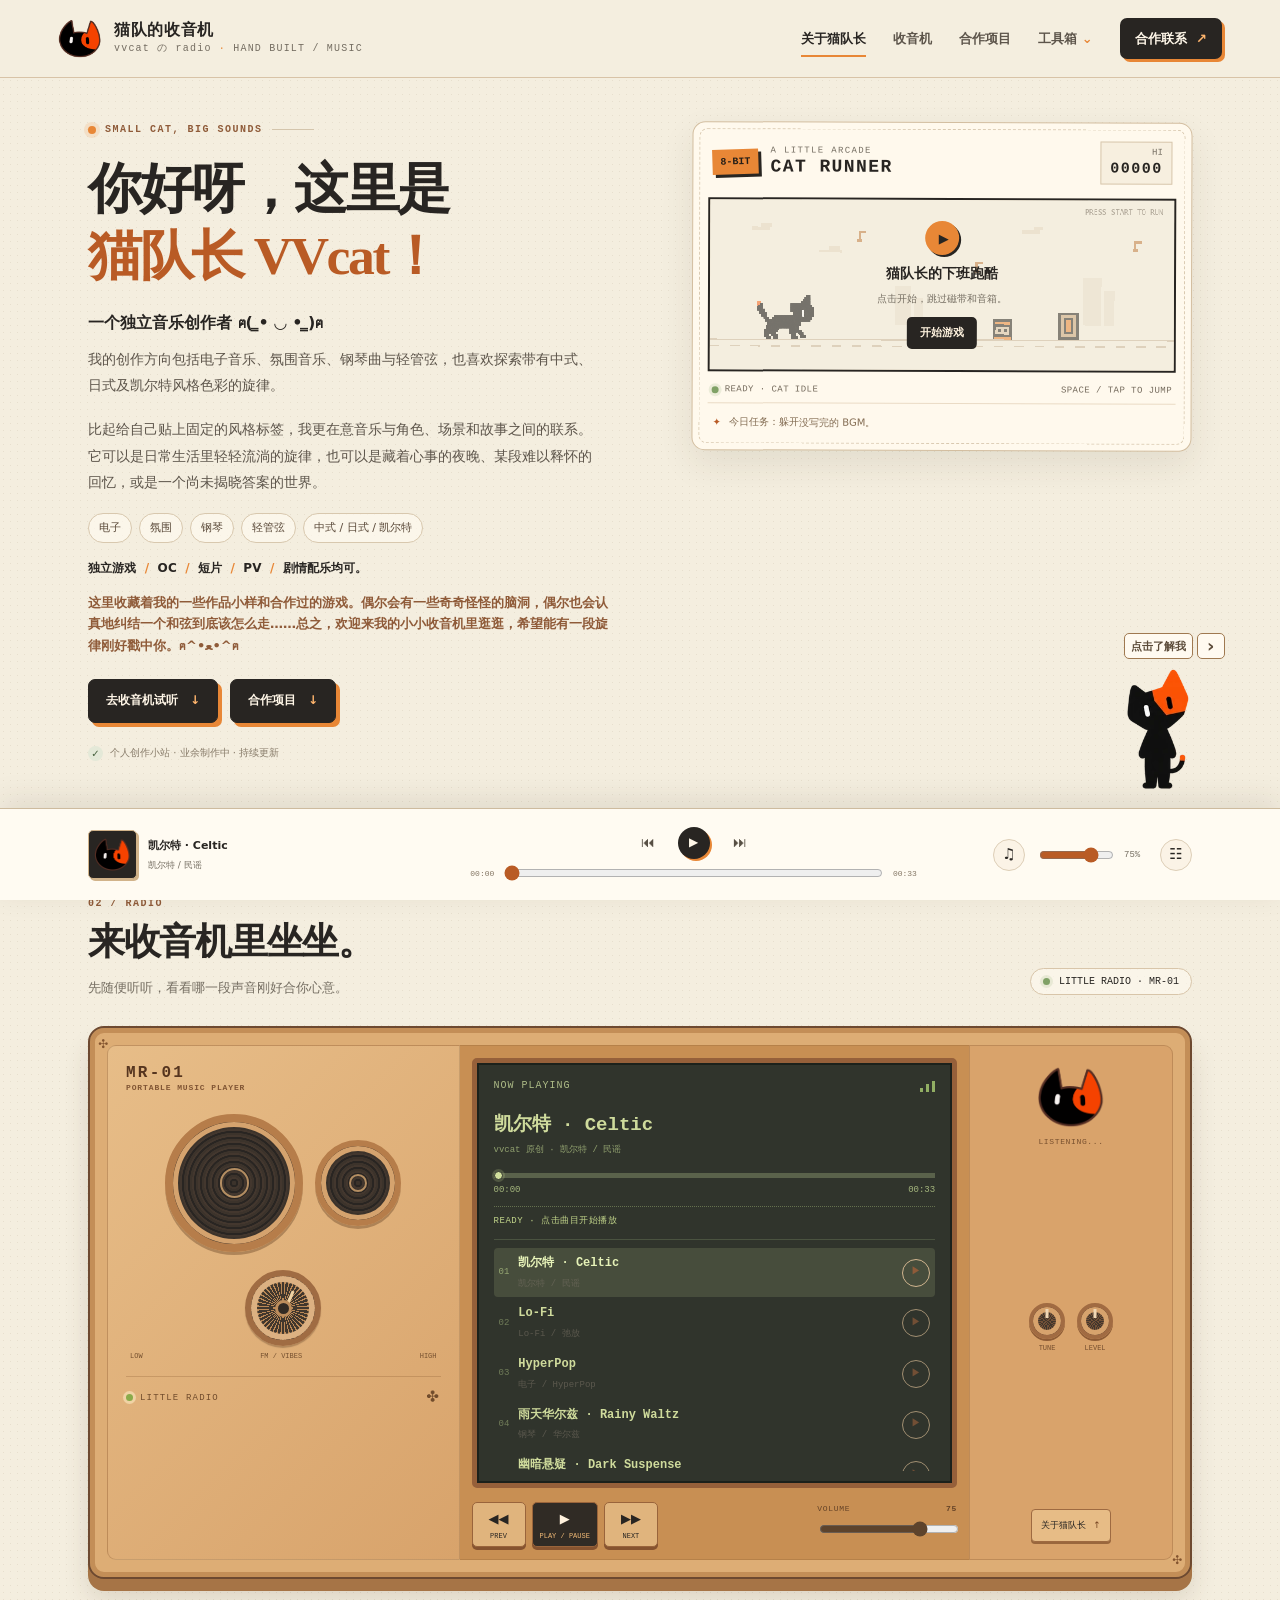
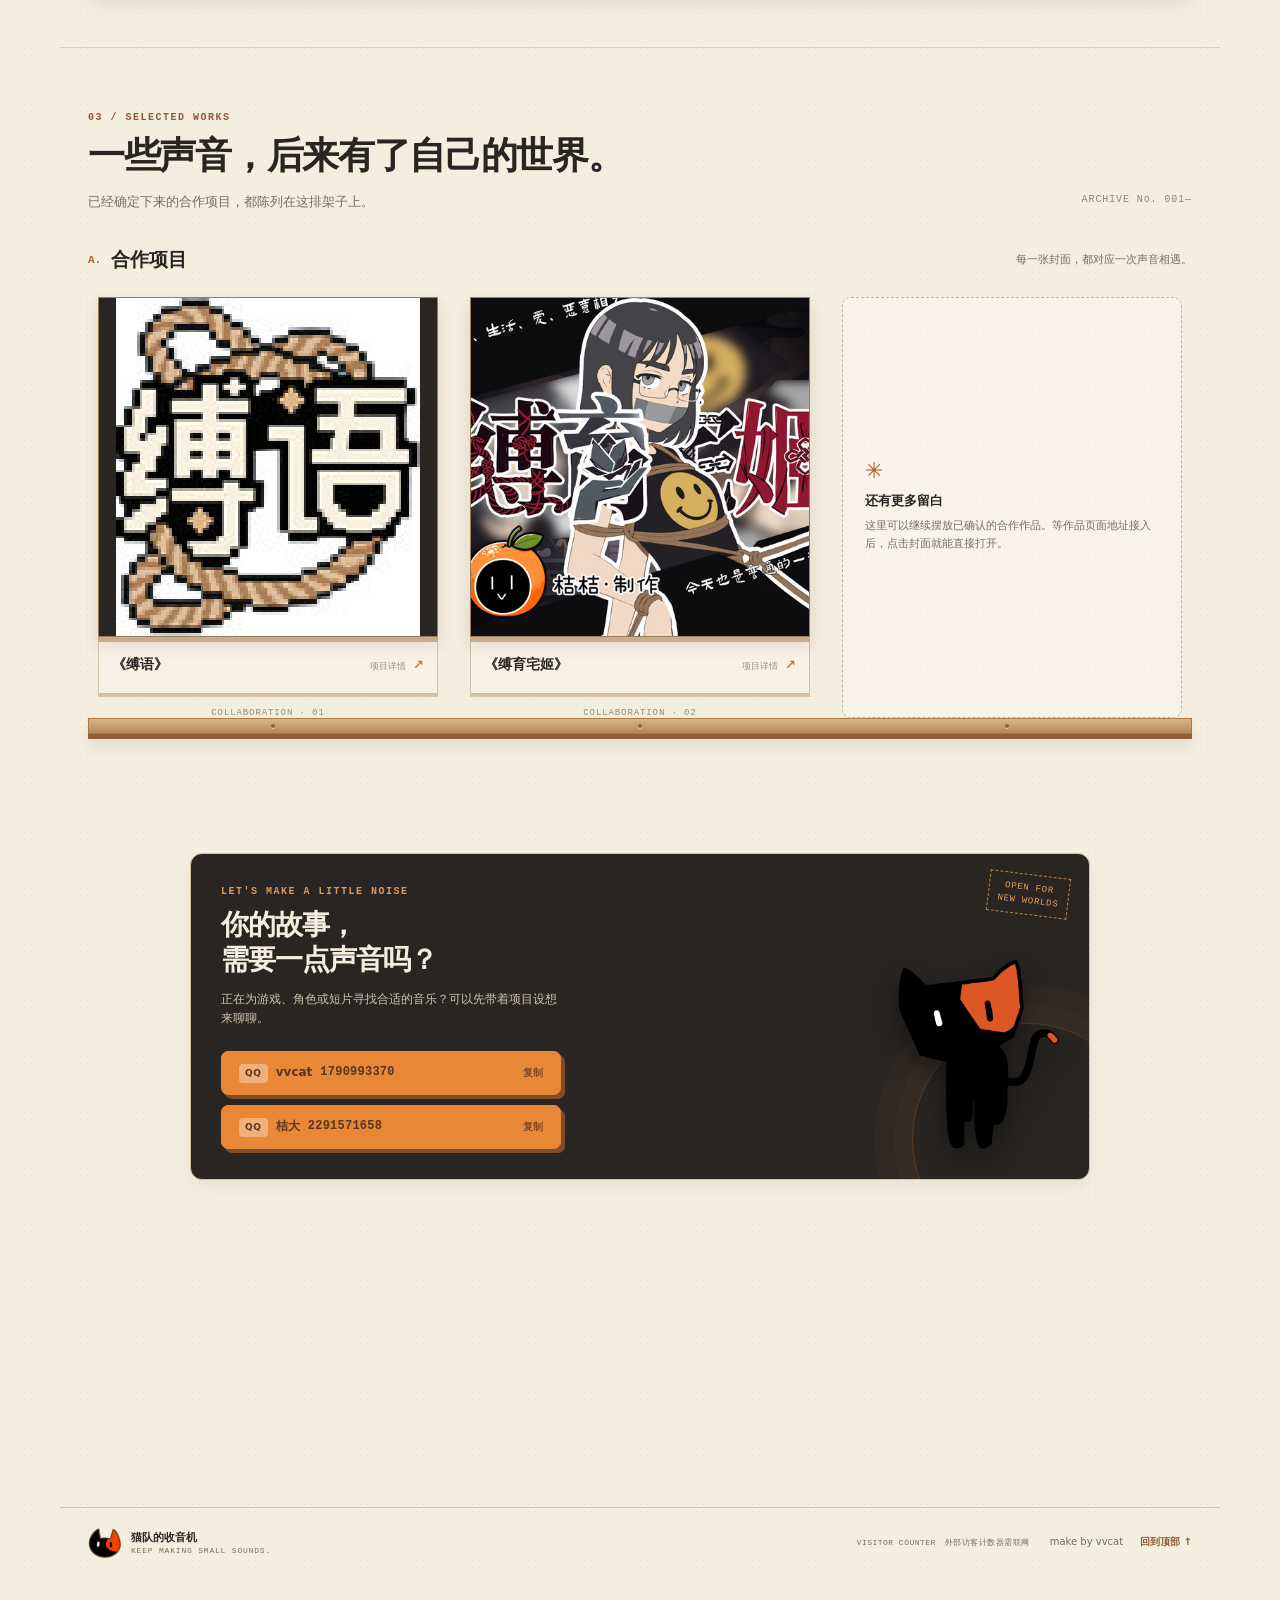
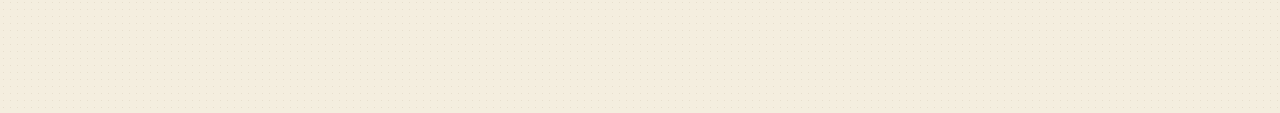
==== commit 4915642c: "Add the 净色 image denoise tool to the toolbox Render toolbox links from config.js so the denoise Clou" ====
--- a/index.html
+++ b/index.html
@@ -28,9 +28,7 @@
         <a class="nav-link" href="#works">合作项目</a>
         <details class="nav-toolbox" id="navToolbox">
           <summary>工具箱 <span aria-hidden="true">⌄</span></summary>
-          <div class="toolbox-links">
-            <a href="https://onlineaudiocutter.pages.dev/#editor" target="_blank" rel="noopener">音频切分工具 <span aria-hidden="true">↗</span></a>
-          </div>
+          <div class="toolbox-links" id="toolboxLinks"></div>
         </details>
         <a class="nav-contact" href="#contact">合作联系 <span aria-hidden="true">↗</span></a>
       </nav>
--- a/css/styles.css
+++ b/css/styles.css
@@ -110,8 +110,9 @@
   padding:5px;border:1px solid var(--line);border-radius:7px;
   background:var(--white);box-shadow:0 8px 18px rgba(51,37,20,.14);
 }
-.toolbox-links a{display:flex;align-items:center;justify-content:space-between;gap:10px;padding:8px 10px;border-radius:4px;white-space:nowrap}
+.toolbox-links a,.toolbox-links .toolbox-pending{display:flex;align-items:center;justify-content:space-between;gap:10px;padding:8px 10px;border-radius:4px;white-space:nowrap}
 .toolbox-links a:hover,.toolbox-links a:focus-visible{background:#f0e4ce}
+.toolbox-links .toolbox-pending{color:var(--muted);cursor:default}
 @media(max-width:760px){
   .nav-toolbox summary{justify-content:space-between;padding:12px 10px}
   .toolbox-links{position:static;margin:0 0 4px 10px;box-shadow:none}
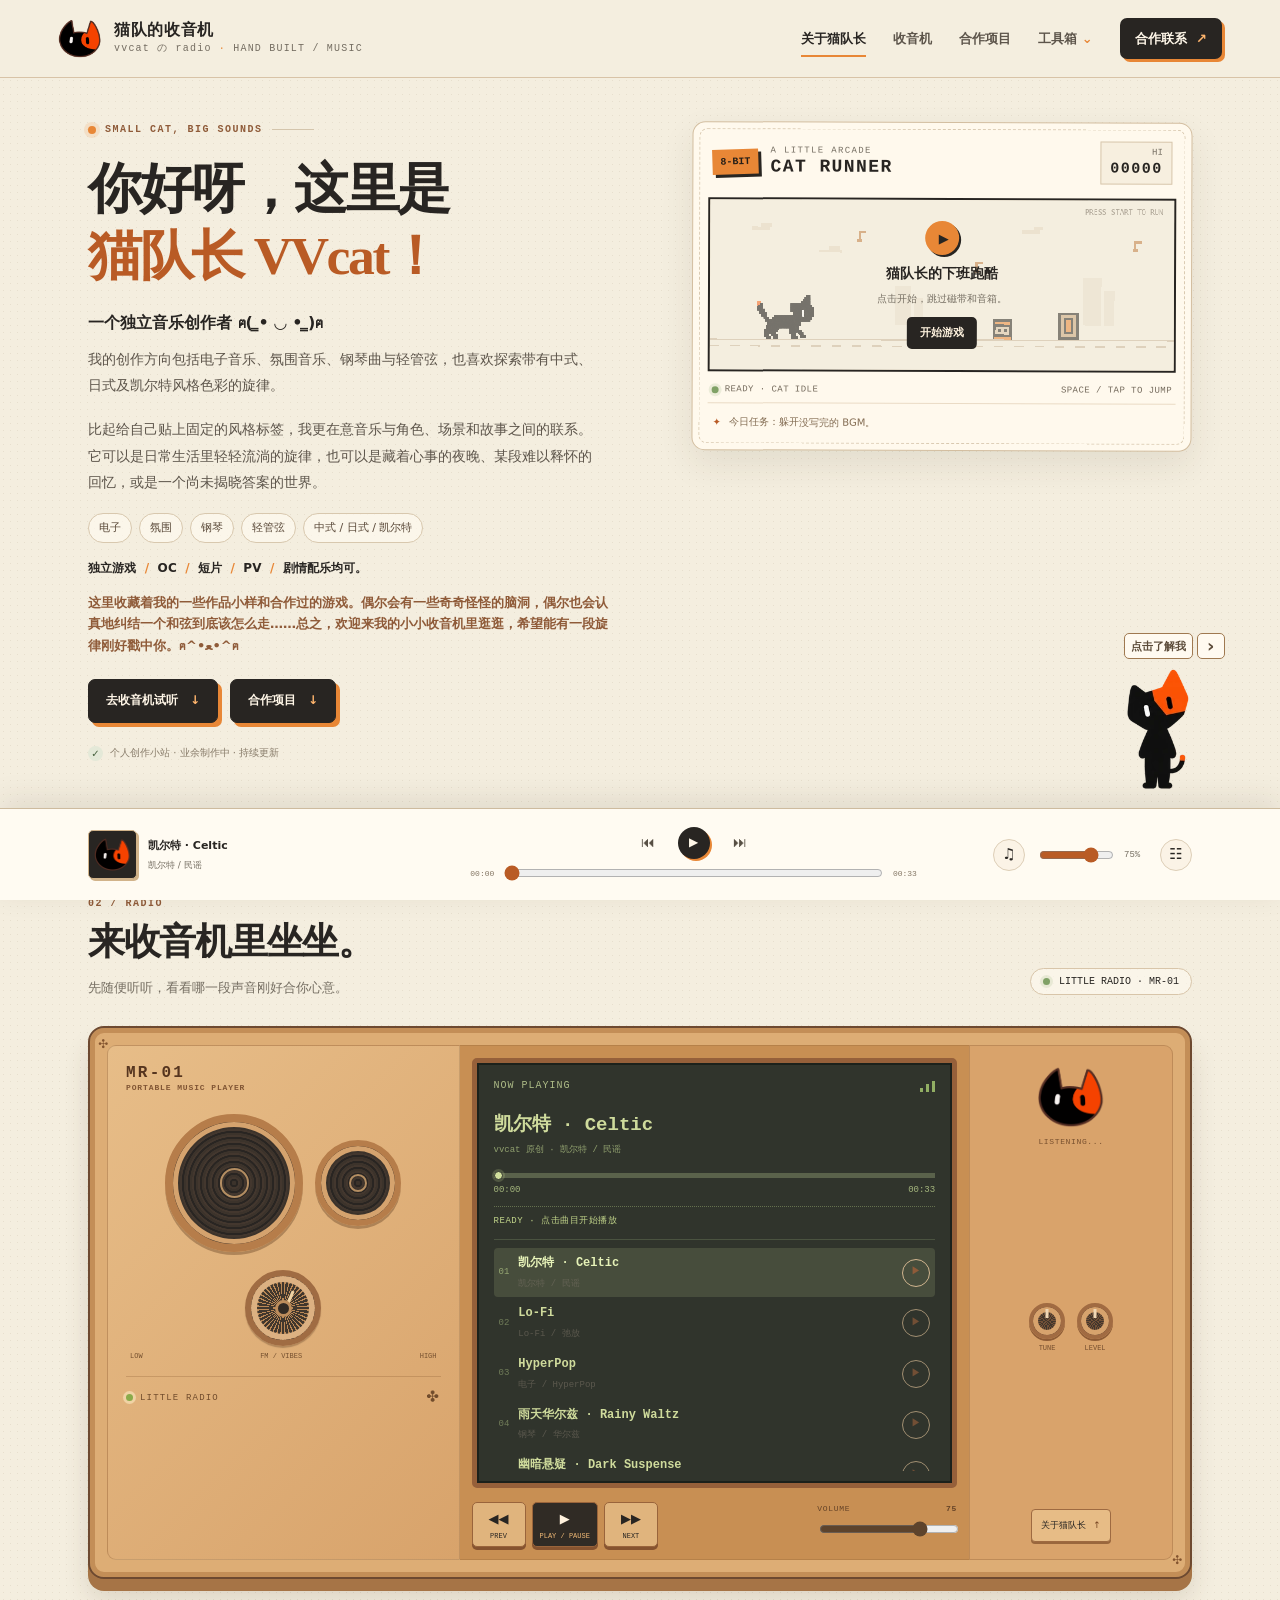
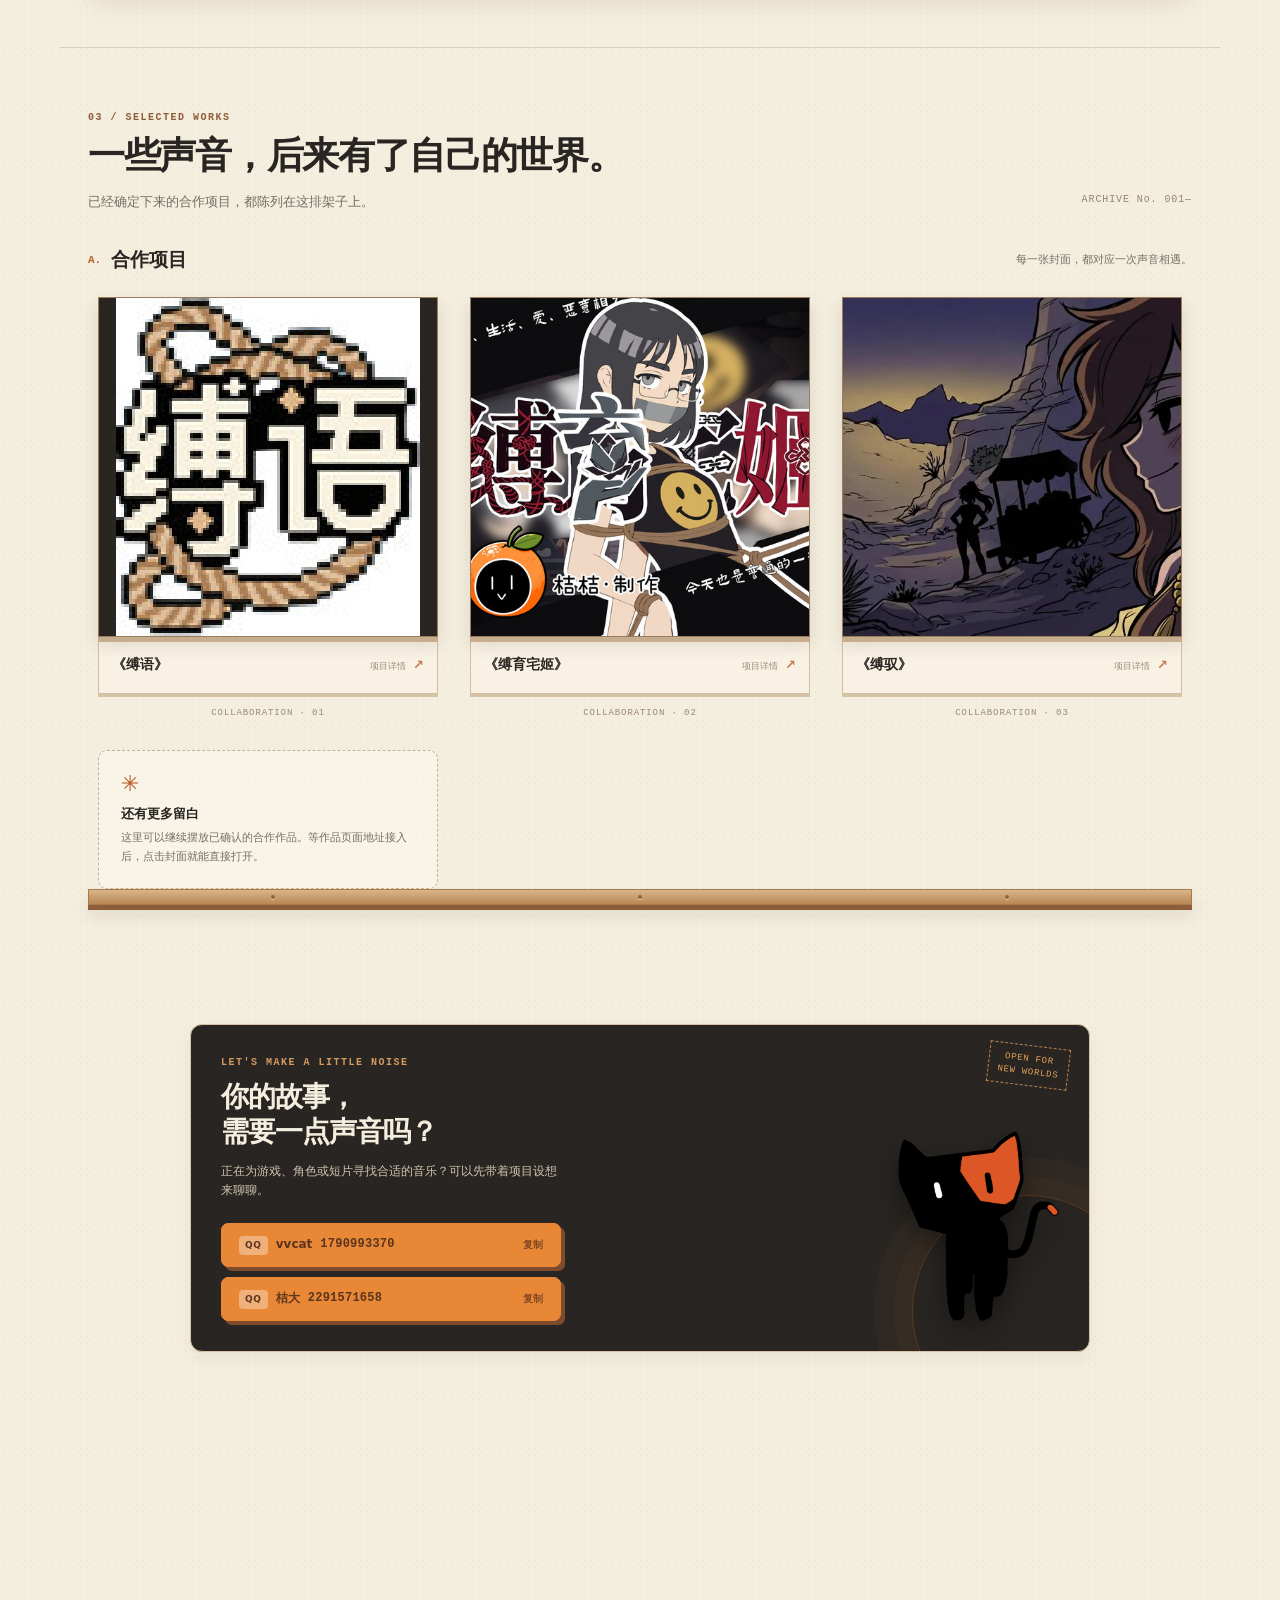
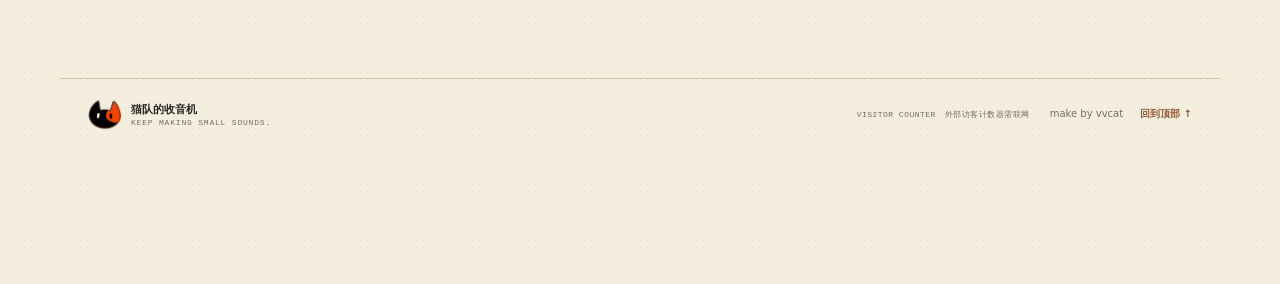
==== commit 23afb939: "Add three battle tracks and the 缚驭 collaboration card Append Boss Battle 2, Boss Battle 3, and Battl" ====
--- a/index.html
+++ b/index.html
@@ -134,6 +134,13 @@
           </button>
           <span class="album-caption">COLLABORATION · 02</span>
         </article>
+        <article class="album-item">
+          <button class="album-hit" data-project="fuyu-yu" aria-label="查看《缚驭》项目说明">
+            <span class="album-cover"><img src="assets/covers/缚驭.jpg" alt="《缚驭》作品封面" loading="lazy"></span>
+            <span class="album-name-card"><span class="album-name">《缚驭》</span><span class="album-more">项目详情 <b>↗</b></span></span>
+          </button>
+          <span class="album-caption">COLLABORATION · 03</span>
+        </article>
         <div class="shelf-empty-note"><span class="note-star">✳</span><strong>还有更多留白</strong><p>这里可以继续摆放已确认的合作作品。等作品页面地址接入后，点击封面就能直接打开。</p></div>
       </div>
       <div class="physical-shelf" aria-hidden="true"><span></span><span></span><span></span></div>
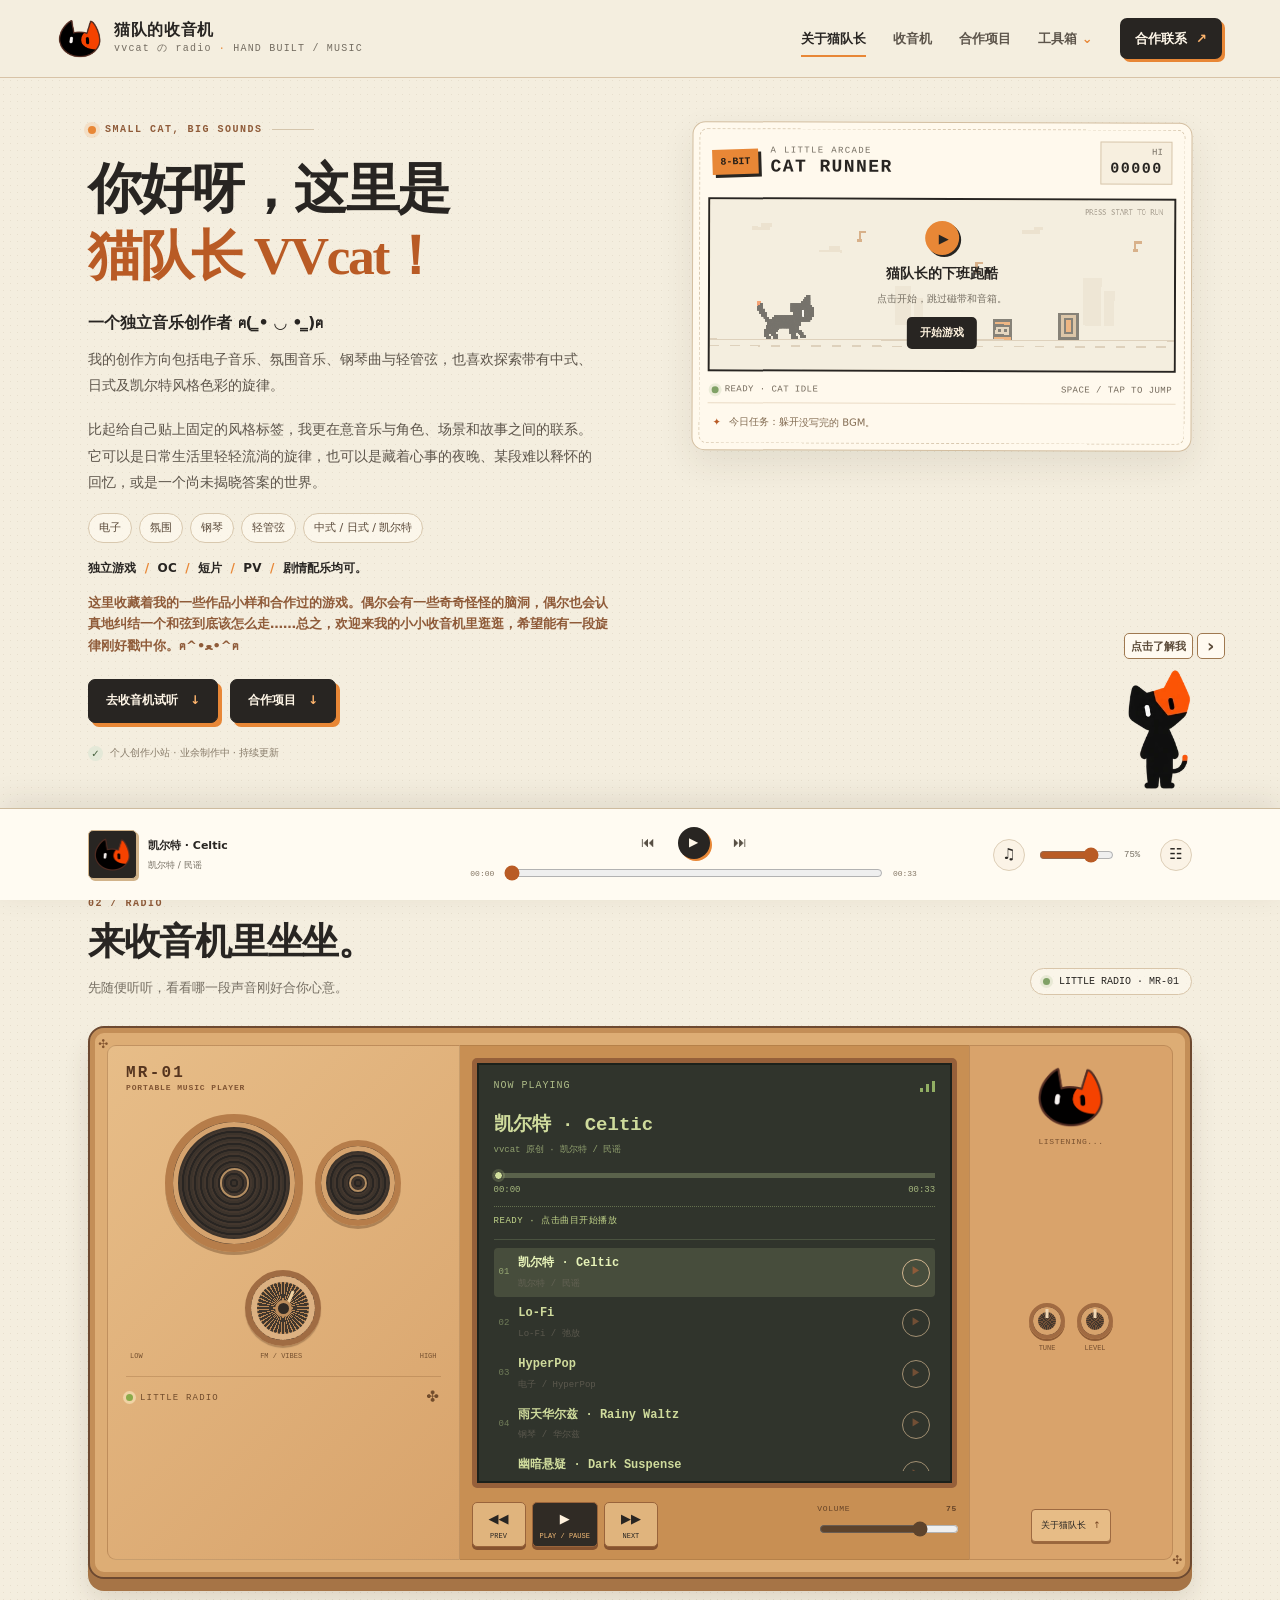
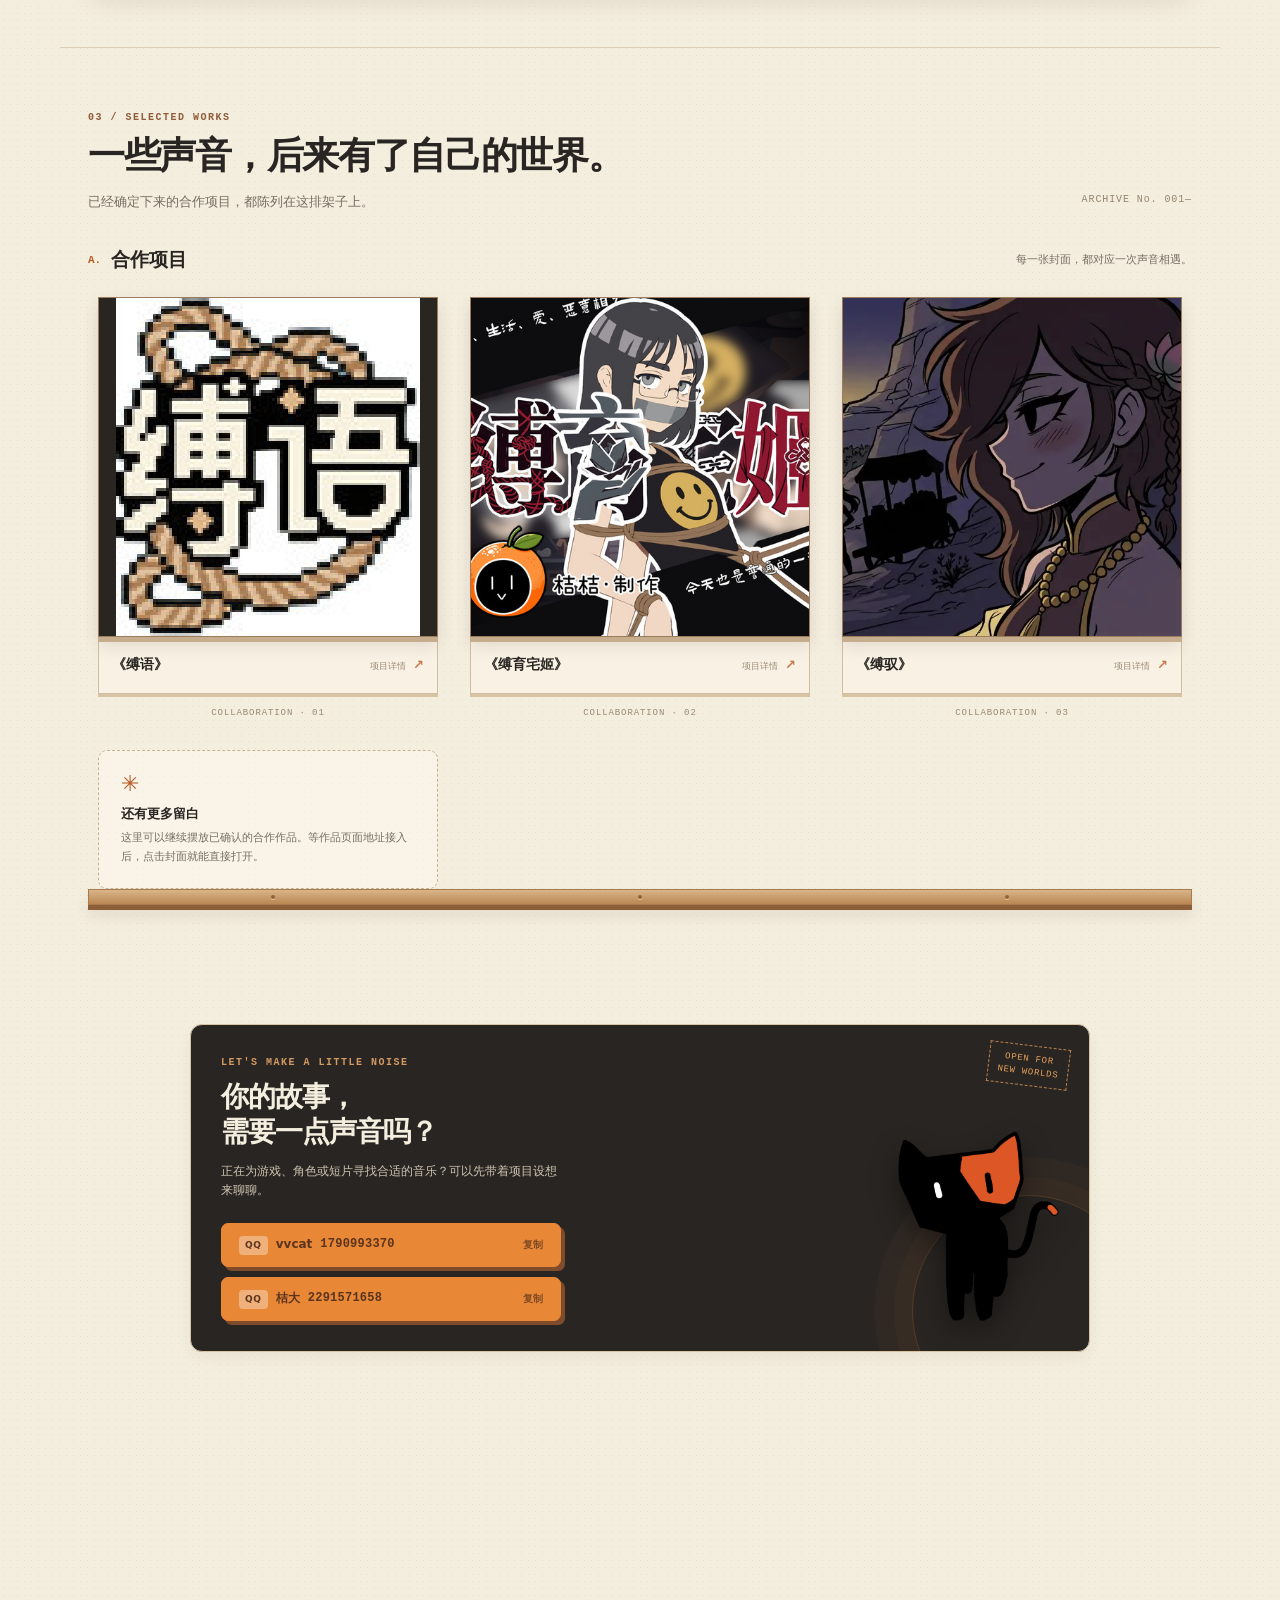
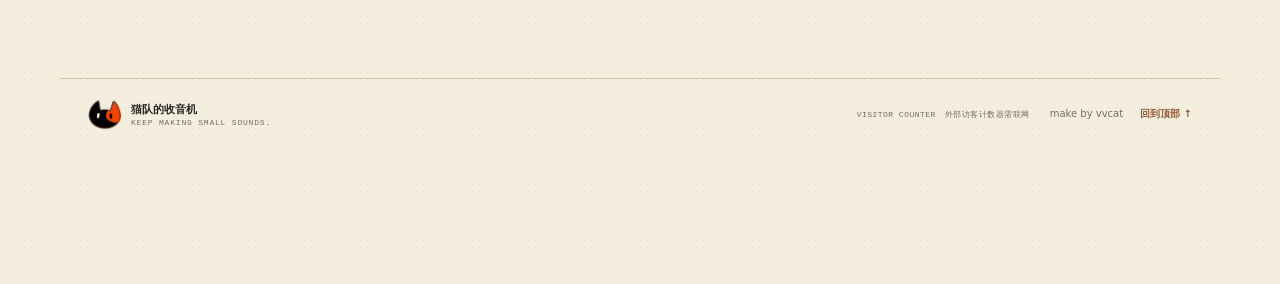
==== commit 13dcabe3: "Frame the 《缚驭》 shelf cover on the right of the art The 1000×558 illustration was centered in the squ" ====
--- a/index.html
+++ b/index.html
@@ -136,7 +136,7 @@
         </article>
         <article class="album-item">
           <button class="album-hit" data-project="fuyu-yu" aria-label="查看《缚驭》项目说明">
-            <span class="album-cover"><img src="assets/covers/缚驭.jpg" alt="《缚驭》作品封面" loading="lazy"></span>
+            <span class="album-cover is-focus-right"><img src="assets/covers/缚驭.jpg" alt="《缚驭》作品封面" loading="lazy"></span>
             <span class="album-name-card"><span class="album-name">《缚驭》</span><span class="album-more">项目详情 <b>↗</b></span></span>
           </button>
           <span class="album-caption">COLLABORATION · 03</span>
--- a/css/styles.css
+++ b/css/styles.css
@@ -85,6 +85,8 @@
 
 /* 6) 作品封面：标题 LOGO 类封面完整显示不裁切，像素风封面放大时保持硬边 */
 .album-cover.is-logo img{object-fit:contain;image-rendering:pixelated}
+/* 《缚驭》是 1000×558 宽图，方框默认居中裁切会把女主的脸切在右缘。靠右取景，脸和发间莲花都留在画面里。 */
+.album-cover.is-focus-right img{object-position:right center}
 
 /* 7) 联系方式（QQ）：沿用橙色高亮主按钮样式，一行一个，点一下复制号码 */
 .contact-qqs{display:flex;flex-direction:column;gap:10px;margin-top:20px;max-width:340px}
